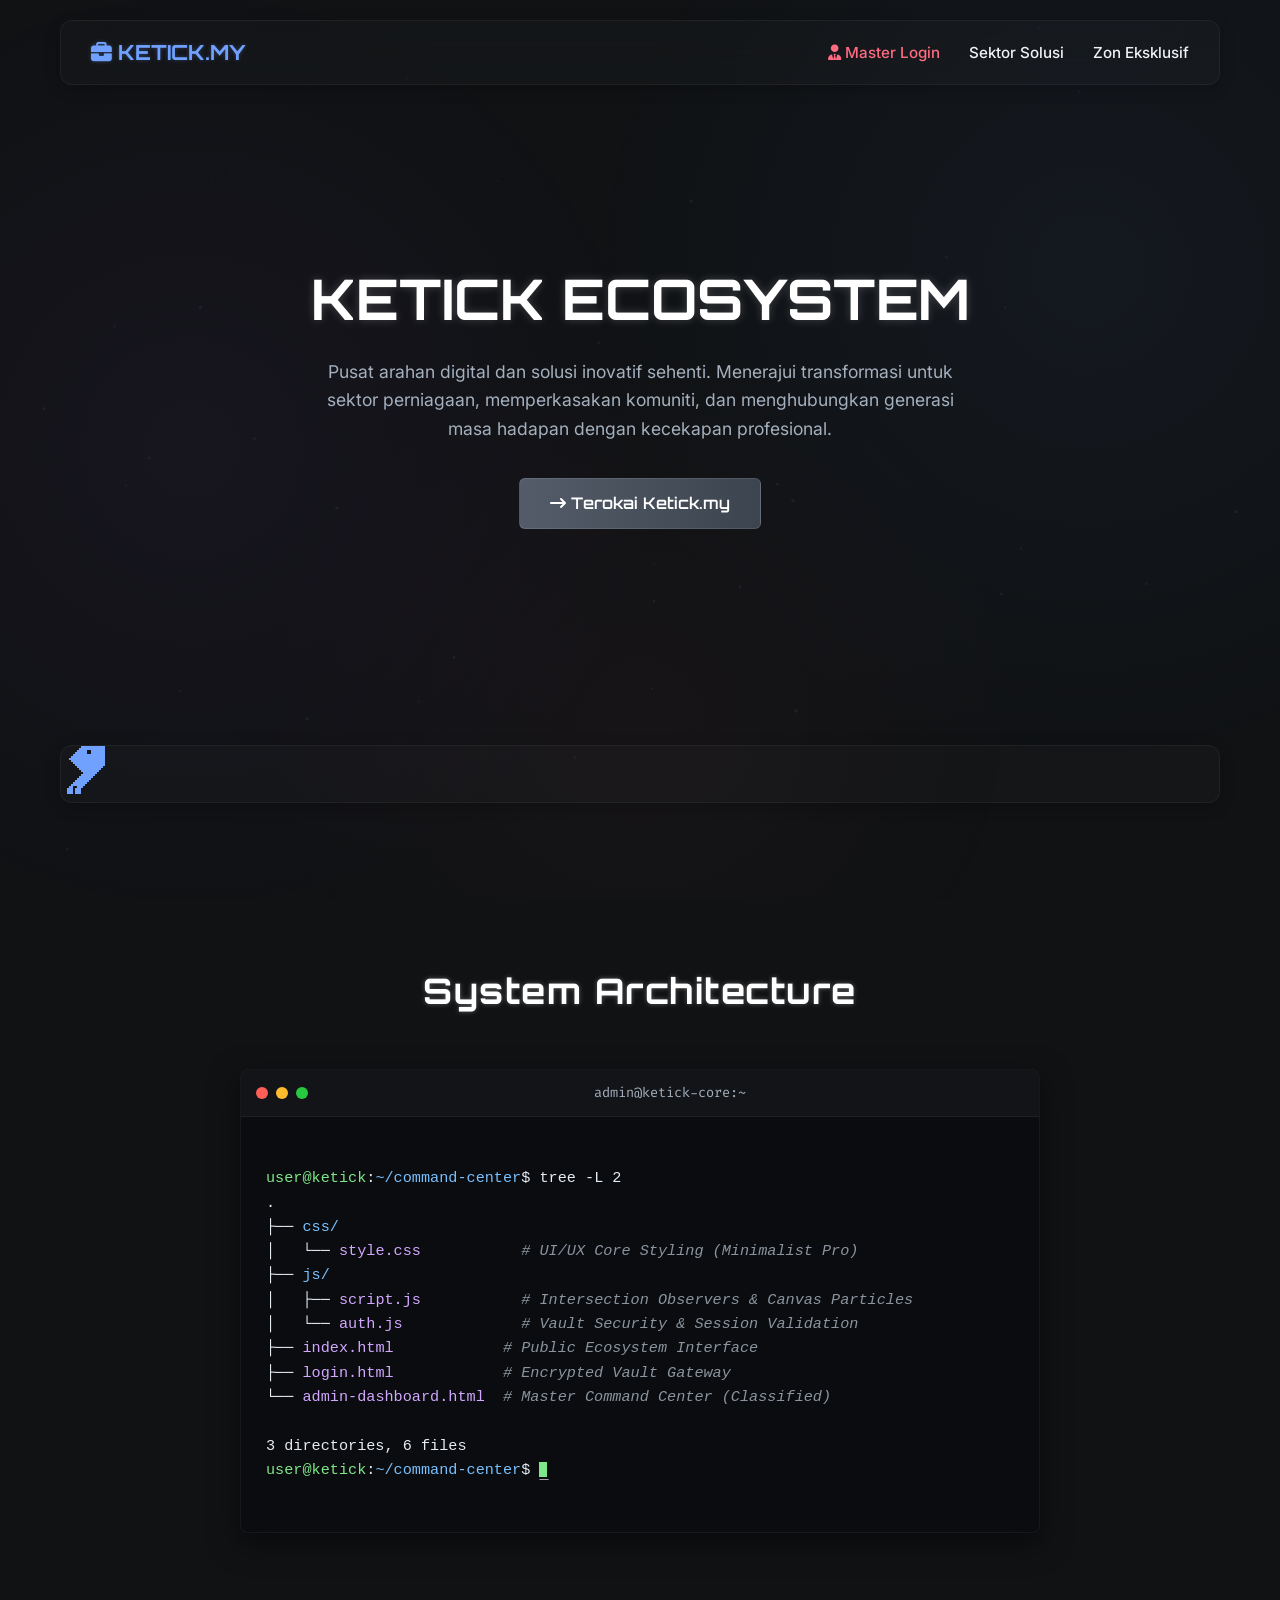
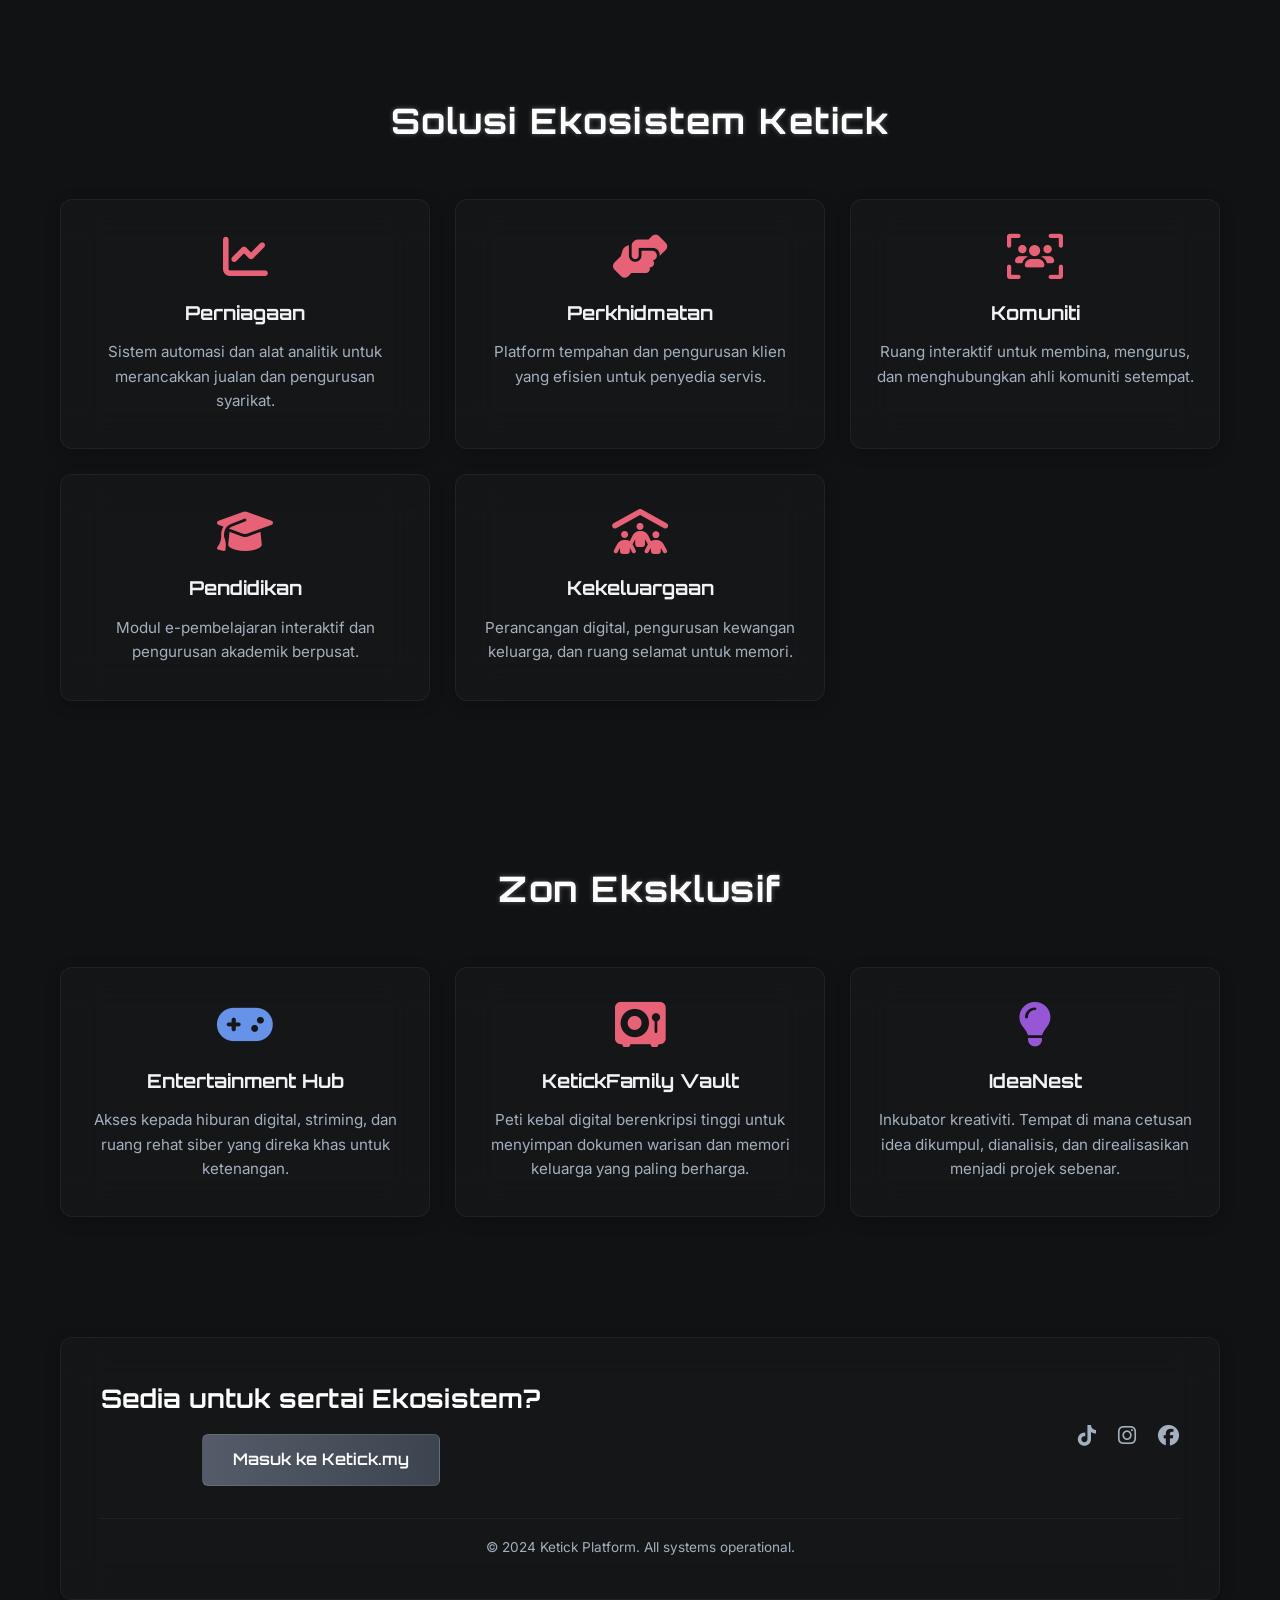
==== index.html @ 46fa91d4 "Update index.html" ====
<!DOCTYPE html>
<html lang="en">
<head>
    <meta charset="UTF-8">
    <meta name="viewport" content="width=device-width, initial-scale=1.0">
    <title>Ketick Ecosystem & Command Center</title>
    
    <link rel="preconnect" href="https://fonts.googleapis.com">
    <link rel="preconnect" href="https://fonts.gstatic.com" crossorigin>
    <link href="https://fonts.googleapis.com/css2?family=Fira+Code:wght@400;500&family=Inter:wght@300;400;500;600&family=Orbitron:wght@500;700;900&display=swap" rel="stylesheet">
    
    <link rel="stylesheet" href="https://cdnjs.cloudflare.com/ajax/libs/font-awesome/6.4.0/css/all.min.css">
    
    <link rel="stylesheet" href="css/style.css">
</head>
<body>
    <div class="bg-animated"></div>
    <canvas id="particle-canvas"></canvas>

    <div class="container">
        
        <header class="glass-panel slide-down">
            <div class="logo">
                <i class="fa-solid fa-briefcase"></i> KETICK.MY
            </div>
            <nav>
                <a href="login.html" style="color: var(--accent-magenta);">
                    <i class="fa-solid fa-user-tie"></i> Master Login
                </a>
                <a href="#solutions">Sektor Solusi</a>
                <a href="#exclusive-zones">Zon Eksklusif</a>
            </nav>
        </header>

        <section id="hero" class="fade-in">
            <div class="hero-content">
                <h1 class="glitch-text" data-text="KETICK ECOSYSTEM">KETICK ECOSYSTEM</h1>
                <p>Pusat arahan digital dan solusi inovatif sehenti. Menerajui transformasi untuk sektor perniagaan, memperkasakan komuniti, dan menghubungkan generasi masa hadapan dengan kecekapan profesional.</p>
                <a href="https://ketick.my" class="btn-glow magnetic-btn">
                    <i class="fa-solid fa-arrow-right-long"></i> Terokai Ketick.my
                </a>
            </div>
        </section>

        <section id="dino-zone" class="fade-in">
            <div class="dino-track glass-panel">
                <div class="dino-character">
                    <svg width="44" height="48" viewBox="0 0 44 48" fill="var(--accent-blue)" xmlns="http://www.w3.org/2000/svg">
                        <path fill-rule="evenodd" clip-rule="evenodd" d="M22 [base64] 4H26V8H30V4Z"/>
                    </svg>
                </div>
            </div>
        </section>

        <section id="system-architecture">
            <h2 class="section-title fade-in">System Architecture</h2>
            <div class="terminal-window glass-panel fade-in">
                <div class="terminal-header">
                    <span class="dot red"></span>
                    <span class="dot yellow"></span>
                    <span class="dot green"></span>
                    <span class="terminal-title">admin@ketick-core:~</span>
                </div>
                <div class="terminal-body">
                    <pre><code class="language-tree">
<span class="keyword">user@ketick</span>:<span class="dir">~/command-center</span>$ tree -L 2
.
├── <span class="dir">css/</span>
│   └── <span class="file">style.css</span>           <span class="comment"># UI/UX Core Styling (Minimalist Pro)</span>
├── <span class="dir">js/</span>
│   ├── <span class="file">script.js</span>           <span class="comment"># Intersection Observers & Canvas Particles</span>
│   └── <span class="file">auth.js</span>             <span class="comment"># Vault Security & Session Validation</span>
├── <span class="file">index.html</span>            <span class="comment"># Public Ecosystem Interface</span>
├── <span class="file">login.html</span>            <span class="comment"># Encrypted Vault Gateway</span>
└── <span class="file">admin-dashboard.html</span>  <span class="comment"># Master Command Center (Classified)</span>

3 directories, 6 files
<span class="keyword">user@ketick</span>:<span class="dir">~/command-center</span>$ <span class="cursor">_</span>
                    </code></pre>
                </div>
            </div>
        </section>

        <section id="solutions">
            <h2 class="section-title fade-in">Solusi Ekosistem Ketick</h2>
            <div class="grid-services">
                <div class="glass-panel service-card fade-in">
                    <i class="fa-solid fa-chart-line"></i>
                    <h3>Perniagaan</h3>
                    <p>Sistem automasi dan alat analitik untuk merancakkan jualan dan pengurusan syarikat.</p>
                </div>
                <div class="glass-panel service-card fade-in">
                    <i class="fa-solid fa-handshake-angle"></i>
                    <h3>Perkhidmatan</h3>
                    <p>Platform tempahan dan pengurusan klien yang efisien untuk penyedia servis.</p>
                </div>
                <div class="glass-panel service-card fade-in">
                    <i class="fa-solid fa-users-viewfinder"></i>
                    <h3>Komuniti</h3>
                    <p>Ruang interaktif untuk membina, mengurus, dan menghubungkan ahli komuniti setempat.</p>
                </div>
                <div class="glass-panel service-card fade-in">
                    <i class="fa-solid fa-graduation-cap"></i>
                    <h3>Pendidikan</h3>
                    <p>Modul e-pembelajaran interaktif dan pengurusan akademik berpusat.</p>
                </div>
                <div class="glass-panel service-card fade-in">
                    <i class="fa-solid fa-people-roof"></i>
                    <h3>Kekeluargaan</h3>
                    <p>Perancangan digital, pengurusan kewangan keluarga, dan ruang selamat untuk memori.</p>
                </div>
            </div>
        </section>

        <section id="exclusive-zones">
            <h2 class="section-title fade-in">Zon Eksklusif</h2>
            <div class="grid-services">
                <div class="glass-panel service-card fade-in">
                    <i class="fa-solid fa-gamepad" style="color: var(--accent-blue);"></i>
                    <h3>Entertainment Hub</h3>
                    <p>Akses kepada hiburan digital, striming, dan ruang rehat siber yang direka khas untuk ketenangan.</p>
                </div>
                <div class="glass-panel service-card fade-in">
                    <i class="fa-solid fa-vault" style="color: var(--accent-magenta);"></i>
                    <h3>KetickFamily Vault</h3>
                    <p>Peti kebal digital berenkripsi tinggi untuk menyimpan dokumen warisan dan memori keluarga yang paling berharga.</p>
                </div>
                <div class="glass-panel service-card fade-in">
                    <i class="fa-solid fa-lightbulb" style="color: var(--accent-purple);"></i>
                    <h3>IdeaNest</h3>
                    <p>Inkubator kreativiti. Tempat di mana cetusan idea dikumpul, dianalisis, dan direalisasikan menjadi projek sebenar.</p>
                </div>
            </div>
        </section>

        <footer class="glass-panel fade-in">
            <div class="footer-content">
                <div class="footer-cta">
                    <h3>Sedia untuk sertai Ekosistem?</h3>
                    <a href="https://ketick.my" class="btn-glow magnetic-btn">Masuk ke Ketick.my</a>
                </div>
                <div class="footer-social">
                    <a href="#"><i class="fa-brands fa-tiktok"></i></a>
                    <a href="#"><i class="fa-brands fa-instagram"></i></a>
                    <a href="#"><i class="fa-brands fa-facebook"></i></a>
                </div>
            </div>
            <div class="footer-bottom">
                <p>&copy; 2024 Ketick Platform. All systems operational.</p>
            </div>
        </footer>

    </div>

    <script src="js/script.js"></script>
    <script src="js/auth.js"></script>
</body>
</html>
---- css/style.css ----
/* --- CSS VARIABLES (Minimalist Professional) --- */
:root {
    --bg-color-1: #101214;
    --bg-color-2: #1a1d21;
    --accent-blue: #70a1ff;
    --accent-purple: #a55eea;
    --accent-magenta: #ff6b81;
    --glass-bg: rgba(255, 255, 255, 0.02);
    --glass-border: rgba(255, 255, 255, 0.05);
    --text-main: #f1f2f6;
    --text-muted: #a4b0be;
    --font-heading: 'Orbitron', sans-serif;
    --font-body: 'Inter', sans-serif;
}

/* --- GLOBAL RESET --- */
* { 
    margin: 0; 
    padding: 0; 
    box-sizing: border-box; 
}

body {
    background-color: var(--bg-color-1); 
    color: var(--text-main);
    font-family: var(--font-body); 
    overflow-x: hidden; 
    line-height: 1.6;
}

/* --- BACKGROUND ANIMATION --- */
.bg-animated {
    position: fixed; 
    top: 0; 
    left: 0; 
    width: 100vw; 
    height: 100vh; 
    z-index: -2;
    background: radial-gradient(circle at 15% 50%, rgba(165, 94, 234, 0.05), transparent 40%),
                radial-gradient(circle at 85% 30%, rgba(112, 161, 255, 0.05), transparent 40%),
                radial-gradient(circle at 50% 80%, rgba(255, 107, 129, 0.03), transparent 40%);
    animation: pulseGlow 20s infinite alternate;
}

#particle-canvas { 
    position: fixed; 
    top: 0; 
    left: 0; 
    width: 100vw; 
    height: 100vh; 
    z-index: -1; 
    opacity: 0.3; 
}

@keyframes pulseGlow { 
    0% { transform: scale(1); opacity: 0.6; } 
    100% { transform: scale(1.05); opacity: 0.8; } 
}

/* --- LAYOUT & GLASSMORPHISM --- */
.container { 
    max-width: 1200px; 
    margin: 0 auto; 
    padding: 20px; 
}

.glass-panel {
    background: var(--glass-bg); 
    backdrop-filter: blur(20px); 
    -webkit-backdrop-filter: blur(20px);
    border: 1px solid var(--glass-border); 
    border-radius: 12px; 
    box-shadow: 0 4px 16px 0 rgba(0, 0, 0, 0.2);
}

.section-title { 
    font-family: var(--font-heading); 
    text-align: center; 
    margin-bottom: 50px; 
    font-size: 2.2rem; 
    color: #fff; 
    text-shadow: 0 0 5px rgba(255, 255, 255, 0.3); 
    letter-spacing: 1.5px; 
}

section { padding: 80px 0; }

/* --- HEADER --- */
header { 
    display: flex; 
    justify-content: space-between; 
    align-items: center; 
    padding: 15px 30px; 
    margin-bottom: 40px; 
}

.logo { 
    font-family: var(--font-heading); 
    font-size: 1.3rem; 
    font-weight: 700; 
    color: var(--accent-blue); 
    text-shadow: 0 0 4px rgba(112, 161, 255, 0.3); 
}

nav a { 
    color: var(--text-main); 
    text-decoration: none; 
    margin-left: 25px; 
    font-size: 0.95rem; 
    font-weight: 500; 
    transition: color 0.3s; 
}

nav a:hover { color: var(--accent-magenta); }

/* --- HERO --- */
#hero { 
    text-align: center; 
    min-height: 60vh; 
    display: flex; 
    align-items: center; 
    justify-content: center; 
}

.hero-content h1 { 
    font-family: var(--font-heading); 
    font-size: 3.5rem; 
    color: #fff; 
    margin-bottom: 15px; 
    text-shadow: 0 0 10px rgba(255, 255, 255, 0.2); 
}

.hero-content p { 
    font-size: 1.1rem; 
    color: var(--text-muted); 
    max-width: 650px; 
    margin: 0 auto 35px; 
}

.btn-glow {
    display: inline-block; 
    padding: 12px 30px; 
    font-family: var(--font-heading); 
    font-size: 1rem; 
    font-weight: 600;
    color: #fff; 
    text-decoration: none; 
    background: linear-gradient(90deg, #535c68, #3c444f);
    border-radius: 6px; 
    border: 1px solid rgba(255, 255, 255, 0.1); 
    cursor: pointer; 
    position: relative;
    z-index: 1; 
    overflow: hidden; 
    transition: transform 0.2s ease, box-shadow 0.3s, border-color 0.3s;
}

.btn-glow:hover { 
    box-shadow: 0 0 15px rgba(112, 161, 255, 0.2); 
    border-color: rgba(112, 161, 255, 0.4); 
    color: #fff; 
}

/* --- TERMINAL WINDOW (Coding Vibe) --- */
.terminal-window {
    max-width: 800px; 
    margin: 0 auto; 
    background: rgba(10, 12, 16, 0.85); 
    border-radius: 8px;
    overflow: hidden; 
    border: 1px solid var(--glass-border); 
    box-shadow: 0 10px 30px rgba(0, 0, 0, 0.5);
}

.terminal-header { 
    background: rgba(255, 255, 255, 0.03); 
    padding: 12px 15px; 
    display: flex; 
    align-items: center; 
    border-bottom: 1px solid var(--glass-border); 
}

.terminal-header .dot { 
    width: 12px; 
    height: 12px; 
    border-radius: 50%; 
    margin-right: 8px; 
}

.dot.red { background: #ff5f56; } 
.dot.yellow { background: #ffbd2e; } 
.dot.green { background: #27c93f; }

.terminal-title { 
    margin-left: auto; 
    margin-right: auto; 
    font-family: 'Fira Code', monospace; 
    font-size: 0.85rem; 
    color: var(--text-muted); 
}

.terminal-body { 
    padding: 25px; 
    font-family: 'Fira Code', monospace; 
    font-size: 0.95rem; 
    color: #e6edf3; 
    overflow-x: auto; 
}

.terminal-body pre { margin: 0; line-height: 1.6; }
.terminal-body .keyword { color: #7ee787; } 
.terminal-body .dir { color: #79c0ff; }
.terminal-body .file { color: #d2a8ff; } 
.terminal-body .comment { color: #8b949e; font-style: italic; }
.terminal-body .cursor { 
    display: inline-block; 
    width: 8px; 
    height: 15px; 
    background-color: #7ee787; 
    vertical-align: middle; 
    animation: blink 1s step-end infinite; 
}

@keyframes blink { 
    0%, 100% { opacity: 1; } 
    50% { opacity: 0; } 
}

/* --- WIDGETS --- */
.grid-analytics { 
    display: grid; 
    grid-template-columns: repeat(auto-fit, minmax(300px, 1fr)); 
    gap: 25px; 
}

.widget { 
    padding: 25px; 
    text-align: center; 
    display: flex; 
    flex-direction: column; 
    align-items: center; 
    transition: transform 0.3s, border-color 0.3s; 
}

.widget:hover { 
    transform: translateY(-3px); 
    border-color: rgba(112, 161, 255, 0.2); 
}

.widget h3 { 
    font-family: var(--font-heading); 
    margin-bottom: 15px; 
    font-size: 1.1rem; 
    color: var(--text-muted); 
}

.widget-content { 
    font-size: 2.8rem; 
    font-weight: bold; 
    color: var(--accent-blue); 
    text-shadow: 0 0 8px rgba(112, 161, 255, 0.3); 
    display: flex; 
    align-items: center; 
    gap: 12px; 
}

.widget-icon { font-size: 2.2rem; color: var(--accent-purple); }

/* Circular Progress */
.circular-progress { position: relative; width: 140px; height: 140px; }
.circular-progress svg { width: 140px; height: 140px; transform: rotate(-90deg); }
.circular-progress circle { fill: none; stroke-width: 6; stroke-linecap: round; }
.circular-progress .bg { stroke: rgba(255,255,255,0.05); }
.circular-progress .progress { 
    stroke: var(--accent-magenta); 
    stroke-dasharray: 251; 
    stroke-dashoffset: 251; 
    transition: stroke-dashoffset 2s ease-out; 
}
.circular-progress.animate .progress { stroke-dashoffset: 32; }
.circular-progress .percentage { 
    position: absolute; 
    top: 50%; 
    left: 50%; 
    transform: translate(-50%, -50%); 
    font-size: 1.7rem; 
    font-family: var(--font-heading); 
    color: #fff; 
}

/* Chart Simulation */
.chart-container { 
    display: flex; 
    align-items: flex-end; 
    gap: 7px; 
    height: 90px; 
    width: 100%; 
    justify-content: center; 
}
.chart-container .bar { 
    width: 18px; 
    background: linear-gradient(to top, #4a69bd, var(--accent-blue)); 
    border-radius: 3px 3px 0 0; 
    height: 0; 
    transition: height 1.5s ease-out; 
}
.chart-container.animate .bar { 
    height: var(--height); 
    animation: equalizer 2s infinite alternate ease-in-out; 
}

@keyframes equalizer { 
    0% { transform: scaleY(0.9); } 
    100% { transform: scaleY(1.05); } 
}

/* --- SERVICES --- */
.grid-services { 
    display: grid; 
    grid-template-columns: repeat(auto-fit, minmax(280px, 1fr)); 
    gap: 25px; 
}

.service-card { 
    padding: 35px 25px; 
    text-align: center; 
    transition: all 0.3s ease; 
    cursor: pointer; 
}

.service-card i { 
    font-size: 2.8rem; 
    color: var(--accent-magenta); 
    margin-bottom: 18px; 
    opacity: 0.9; 
}

.service-card h3 { 
    font-family: var(--font-heading); 
    margin-bottom: 12px; 
    font-size: 1.2rem; 
}

.service-card p { 
    color: var(--text-muted); 
    font-size: 0.95rem; 
}

.service-card:hover { 
    transform: translateY(-5px); 
    background: rgba(255, 255, 255, 0.03); 
    border-color: rgba(255, 255, 255, 0.1); 
}

/* --- FOOTER --- */
footer { 
    margin-top: 40px; 
    padding: 40px; 
    text-align: center; 
}

.footer-content { 
    display: flex; 
    justify-content: space-between; 
    align-items: center; 
    flex-wrap: wrap; 
    gap: 25px; 
    margin-bottom: 25px; 
}

.footer-cta h3 { 
    font-family: var(--font-heading); 
    margin-bottom: 15px; 
    font-size: 1.6rem; 
    color: #fff; 
}

.footer-social a { 
    color: var(--text-muted); 
    font-size: 1.3rem; 
    margin-left: 18px; 
    transition: color 0.3s; 
}

.footer-social a:hover { color: var(--accent-blue); }

.footer-bottom { 
    border-top: 1px solid rgba(255,255,255,0.05); 
    padding-top: 18px; 
    color: var(--text-muted); 
    font-size: 0.85rem; 
}

/* --- FULL-WIDTH DINO WALKER (EMOJI EDITION) --- */
#dino-walker-track {
    width: 100vw; 
    height: 100px; 
    position: fixed; 
    bottom: 0; 
    left: 0;
    pointer-events: none; 
    z-index: 100; /* Tampal paling atas skrin */
}

/* Kontena yang mengawal pergerakan Kiri ke Kanan */
.dino-mover {
    position: absolute; 
    bottom: 5px; 
    left: 0;
    animation: dinoVoyage 30s linear infinite; /* Masa untuk satu perjalanan penuh */
}

/* Emoji Dino (Yang mengawal animasi melompat/bounce) */
.dino-emoji {
    font-size: 4.5rem; /* Saiz Dino */
    animation: dinoBounce 0.3s ease-in-out infinite alternate; /* Animasi melompat */
    filter: drop-shadow(0 5px 15px rgba(0, 240, 255, 0.5)); /* Glowing effect */
}

/* Animasi Melompat (Bounce) Semasa Berjalan */
@keyframes dinoBounce {
    0% { transform: translateY(0); }
    100% { transform: translateY(-15px); }
}

/* Animasi Perjalanan Panjang & Mengintai (Voyage) */
@keyframes dinoVoyage {
    0% { transform: translateX(-150px) scaleX(-1); }
    30% { transform: translateX(calc(100vw + 50px)) scaleX(-1); }
    33% { transform: translateX(calc(100vw - 80px)) scaleX(-1); }
    38% { transform: translateX(calc(100vw - 80px)) scaleX(1); }
    68% { transform: translateX(-150px) scaleX(1); }
    71% { transform: translateX(-20px) scaleX(1); }
    76% { transform: translateX(-20px) scaleX(-1); }
    85% { transform: translateX(-150px) scaleX(-1); }
    100% { transform: translateX(-150px) scaleX(-1); }
}

/* --- ANIMATIONS & UTILS --- */
.fade-in, .slide-down { 
    opacity: 0; 
    visibility: hidden; 
    transition: opacity 0.6s ease-out, transform 0.6s ease-out; 
    will-change: opacity, visibility; 
}
.fade-in { transform: translateY(20px); } 
.slide-down { transform: translateY(-20px); }
.fade-in.is-visible, .slide-down.is-visible { 
    opacity: 1; 
    visibility: visible; 
    transform: translateY(0); 
}

/* --- RESPONSIVE --- */
@media (max-width: 768px) {
    .hero-content h1 { font-size: 2.2rem; }
    header { flex-direction: column; gap: 15px; padding: 15px; }
    nav a { margin: 0 8px; font-size: 0.9rem; }
    .section-title { font-size: 1.8rem; }
    footer { padding: 30px 20px; }
    .footer-content { flex-direction: column; text-align: center; }
    .terminal-body { font-size: 0.75rem; padding: 15px; }
    
    /* Kecilkan sedikit Dino Emoji untuk Mobile */
    .dino-emoji { font-size: 3rem; }
}
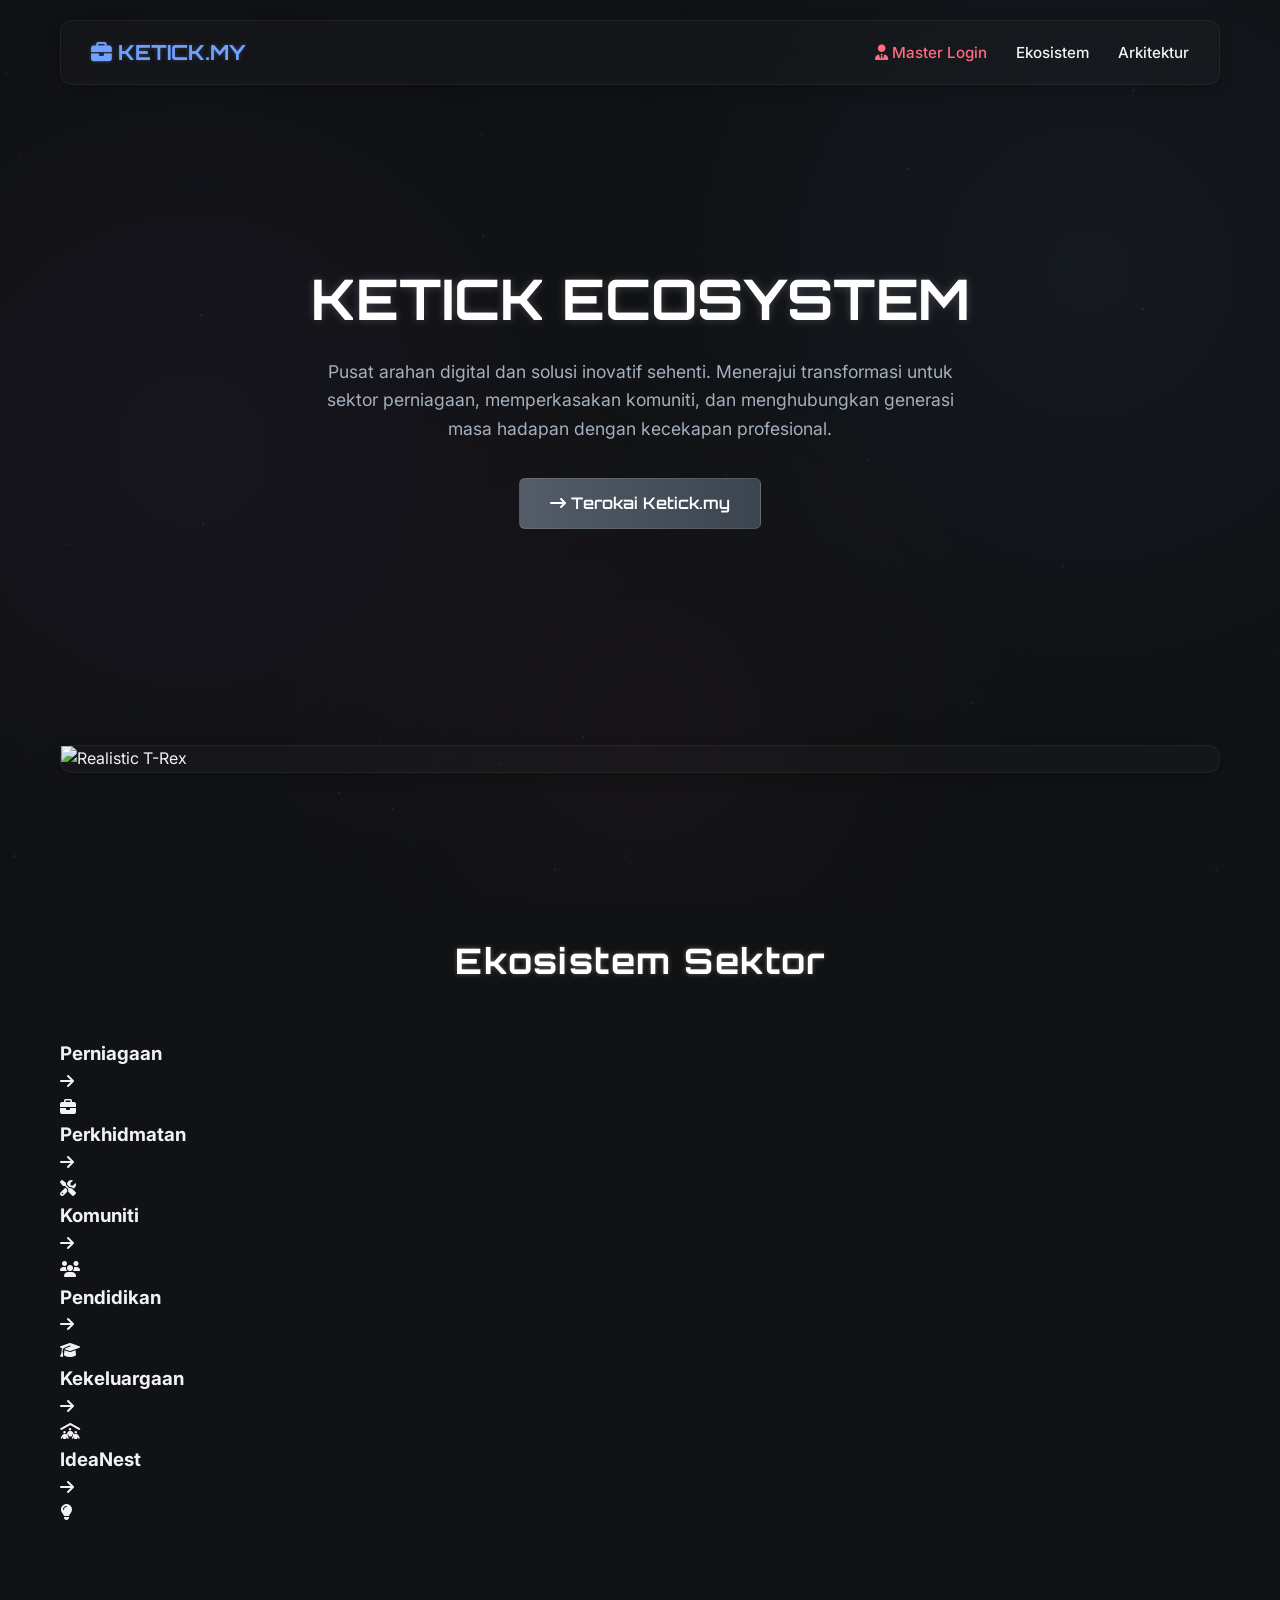
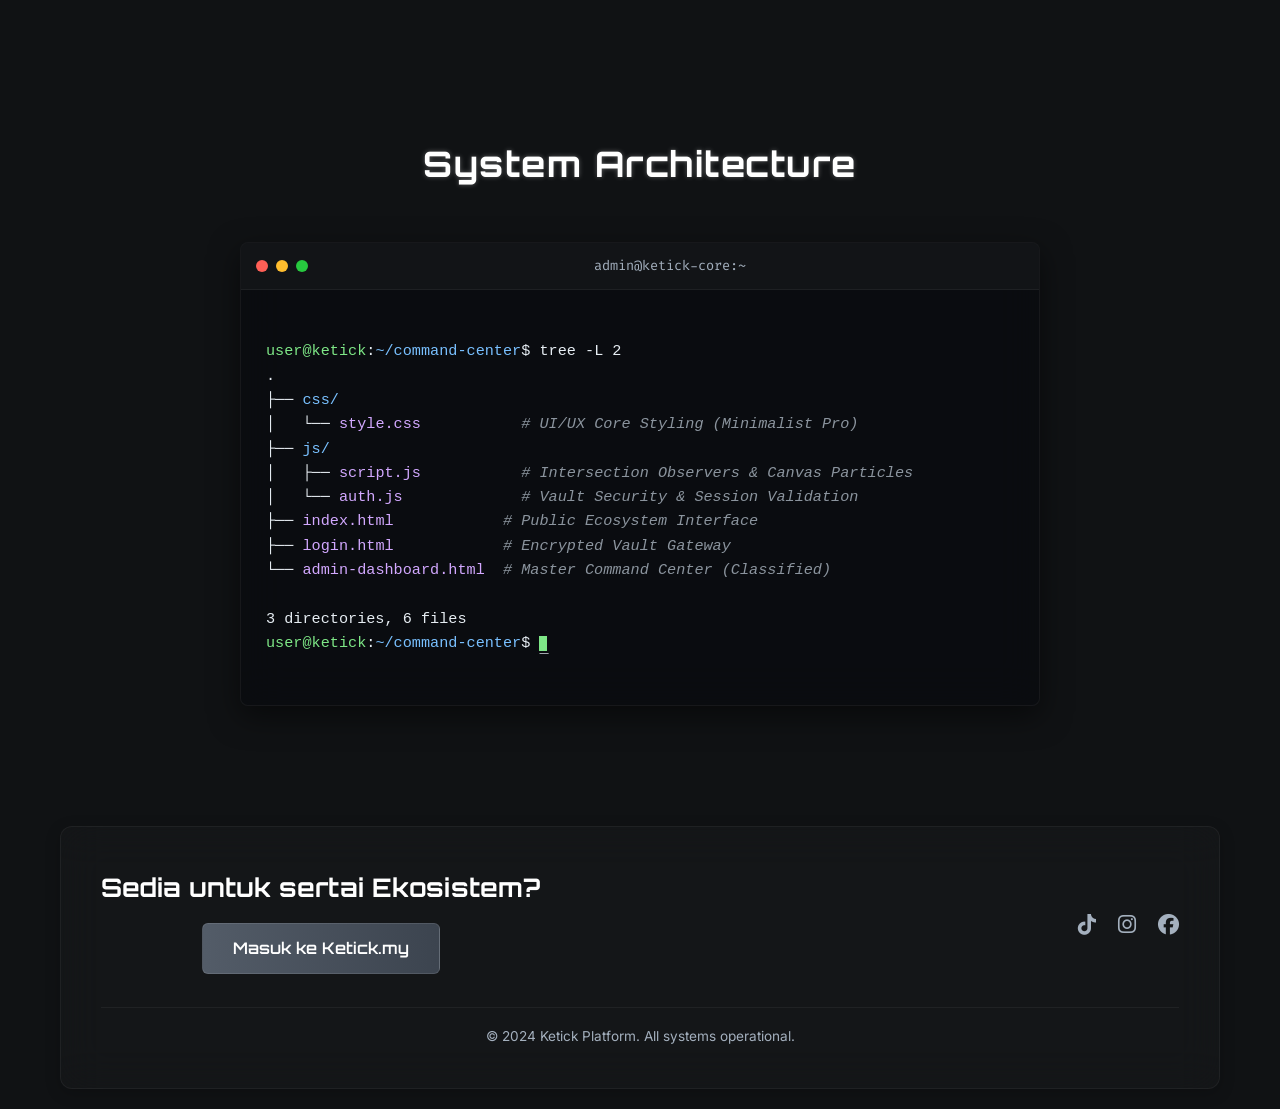
==== commit 208496fb: "Update index.html" ====
--- a/index.html
+++ b/index.html
@@ -7,7 +7,7 @@
     
     <link rel="preconnect" href="https://fonts.googleapis.com">
     <link rel="preconnect" href="https://fonts.gstatic.com" crossorigin>
-    <link href="https://fonts.googleapis.com/css2?family=Fira+Code:wght@400;500&family=Inter:wght@300;400;500;600&family=Orbitron:wght@500;700;900&display=swap" rel="stylesheet">
+    <link href="https://fonts.googleapis.com/css2?family=Fira+Code:wght@400;500&family=Inter:wght@300;400;600;700&family=Orbitron:wght@500;700;900&display=swap" rel="stylesheet">
     
     <link rel="stylesheet" href="https://cdnjs.cloudflare.com/ajax/libs/font-awesome/6.4.0/css/all.min.css">
     
@@ -27,8 +27,8 @@
                 <a href="login.html" style="color: var(--accent-magenta);">
                     <i class="fa-solid fa-user-tie"></i> Master Login
                 </a>
-                <a href="#solutions">Sektor Solusi</a>
-                <a href="#exclusive-zones">Zon Eksklusif</a>
+                <a href="#services-grid">Ekosistem</a>
+                <a href="#system-architecture">Arkitektur</a>
             </nav>
         </header>
 
@@ -42,17 +42,69 @@
             </div>
         </section>
 
-        <section id="dino-zone" class="fade-in">
-            <div class="dino-track glass-panel">
-                <div class="dino-character">
-                    <svg width="44" height="48" viewBox="0 0 44 48" fill="var(--accent-blue)" xmlns="http://www.w3.org/2000/svg">
-                        <path fill-rule="evenodd" clip-rule="evenodd" d="M22 [base64] 4H26V8H30V4Z"/>
-                    </svg>
-                </div>
+        <section id="dino-sanctuary-zone" class="fade-in">
+            <div class="sanctuary-box glass-panel">
+                <div class="sanctuary-bg"></div>
+                <img src="https://upload.wikimedia.org/wikipedia/commons/thumb/1/1b/Tyrannosaurus_rex_transparent.png/1200px-Tyrannosaurus_rex_transparent.png" alt="Realistic T-Rex" class="realistic-dino">
             </div>
         </section>
 
-        <section id="system-architecture">
+        <section id="services-grid" class="fade-in">
+            <h2 class="section-title">Ekosistem Sektor</h2>
+            <div class="grid-6-cards">
+                
+                <div class="vibrant-card card-teal">
+                    <h3>Perniagaan</h3>
+                    <div class="card-bottom">
+                        <i class="fa-solid fa-arrow-right arrow-icon"></i>
+                        <div class="icon-box"><i class="fa-solid fa-briefcase"></i></div>
+                    </div>
+                </div>
+
+                <div class="vibrant-card card-blue">
+                    <h3>Perkhidmatan</h3>
+                    <div class="card-bottom">
+                        <i class="fa-solid fa-arrow-right arrow-icon"></i>
+                        <div class="icon-box"><i class="fa-solid fa-screwdriver-wrench"></i></div>
+                    </div>
+                </div>
+
+                <div class="vibrant-card card-orange">
+                    <h3>Komuniti</h3>
+                    <div class="card-bottom">
+                        <i class="fa-solid fa-arrow-right arrow-icon"></i>
+                        <div class="icon-box"><i class="fa-solid fa-users"></i></div>
+                    </div>
+                </div>
+
+                <div class="vibrant-card card-purple">
+                    <h3>Pendidikan</h3>
+                    <div class="card-bottom">
+                        <i class="fa-solid fa-arrow-right arrow-icon"></i>
+                        <div class="icon-box"><i class="fa-solid fa-graduation-cap"></i></div>
+                    </div>
+                </div>
+
+                <div class="vibrant-card card-green">
+                    <h3>Kekeluargaan</h3>
+                    <div class="card-bottom">
+                        <i class="fa-solid fa-arrow-right arrow-icon"></i>
+                        <div class="icon-box"><i class="fa-solid fa-people-roof"></i></div>
+                    </div>
+                </div>
+
+                <div class="vibrant-card card-darkblue">
+                    <h3>IdeaNest</h3>
+                    <div class="card-bottom">
+                        <i class="fa-solid fa-arrow-right arrow-icon"></i>
+                        <div class="icon-box"><i class="fa-solid fa-lightbulb"></i></div>
+                    </div>
+                </div>
+
+            </div>
+        </section>
+
+        <section id="system-architecture" style="margin-top: 50px;">
             <h2 class="section-title fade-in">System Architecture</h2>
             <div class="terminal-window glass-panel fade-in">
                 <div class="terminal-header">
@@ -81,58 +133,6 @@
             </div>
         </section>
 
-        <section id="solutions">
-            <h2 class="section-title fade-in">Solusi Ekosistem Ketick</h2>
-            <div class="grid-services">
-                <div class="glass-panel service-card fade-in">
-                    <i class="fa-solid fa-chart-line"></i>
-                    <h3>Perniagaan</h3>
-                    <p>Sistem automasi dan alat analitik untuk merancakkan jualan dan pengurusan syarikat.</p>
-                </div>
-                <div class="glass-panel service-card fade-in">
-                    <i class="fa-solid fa-handshake-angle"></i>
-                    <h3>Perkhidmatan</h3>
-                    <p>Platform tempahan dan pengurusan klien yang efisien untuk penyedia servis.</p>
-                </div>
-                <div class="glass-panel service-card fade-in">
-                    <i class="fa-solid fa-users-viewfinder"></i>
-                    <h3>Komuniti</h3>
-                    <p>Ruang interaktif untuk membina, mengurus, dan menghubungkan ahli komuniti setempat.</p>
-                </div>
-                <div class="glass-panel service-card fade-in">
-                    <i class="fa-solid fa-graduation-cap"></i>
-                    <h3>Pendidikan</h3>
-                    <p>Modul e-pembelajaran interaktif dan pengurusan akademik berpusat.</p>
-                </div>
-                <div class="glass-panel service-card fade-in">
-                    <i class="fa-solid fa-people-roof"></i>
-                    <h3>Kekeluargaan</h3>
-                    <p>Perancangan digital, pengurusan kewangan keluarga, dan ruang selamat untuk memori.</p>
-                </div>
-            </div>
-        </section>
-
-        <section id="exclusive-zones">
-            <h2 class="section-title fade-in">Zon Eksklusif</h2>
-            <div class="grid-services">
-                <div class="glass-panel service-card fade-in">
-                    <i class="fa-solid fa-gamepad" style="color: var(--accent-blue);"></i>
-                    <h3>Entertainment Hub</h3>
-                    <p>Akses kepada hiburan digital, striming, dan ruang rehat siber yang direka khas untuk ketenangan.</p>
-                </div>
-                <div class="glass-panel service-card fade-in">
-                    <i class="fa-solid fa-vault" style="color: var(--accent-magenta);"></i>
-                    <h3>KetickFamily Vault</h3>
-                    <p>Peti kebal digital berenkripsi tinggi untuk menyimpan dokumen warisan dan memori keluarga yang paling berharga.</p>
-                </div>
-                <div class="glass-panel service-card fade-in">
-                    <i class="fa-solid fa-lightbulb" style="color: var(--accent-purple);"></i>
-                    <h3>IdeaNest</h3>
-                    <p>Inkubator kreativiti. Tempat di mana cetusan idea dikumpul, dianalisis, dan direalisasikan menjadi projek sebenar.</p>
-                </div>
-            </div>
-        </section>
-
         <footer class="glass-panel fade-in">
             <div class="footer-content">
                 <div class="footer-cta">
--- a/css/style.css
+++ b/css/style.css
@@ -14,256 +14,128 @@
 }
 
 /* --- GLOBAL RESET --- */
-* { 
-    margin: 0; 
-    padding: 0; 
-    box-sizing: border-box; 
-}
+* { margin: 0; padding: 0; box-sizing: border-box; }
 
 body {
-    background-color: var(--bg-color-1); 
-    color: var(--text-main);
-    font-family: var(--font-body); 
-    overflow-x: hidden; 
-    line-height: 1.6;
+    background-color: var(--bg-color-1); color: var(--text-main);
+    font-family: var(--font-body); overflow-x: hidden; line-height: 1.6;
 }
 
 /* --- BACKGROUND ANIMATION --- */
 .bg-animated {
-    position: fixed; 
-    top: 0; 
-    left: 0; 
-    width: 100vw; 
-    height: 100vh; 
-    z-index: -2;
+    position: fixed; top: 0; left: 0; width: 100vw; height: 100vh; z-index: -2;
     background: radial-gradient(circle at 15% 50%, rgba(165, 94, 234, 0.05), transparent 40%),
                 radial-gradient(circle at 85% 30%, rgba(112, 161, 255, 0.05), transparent 40%),
                 radial-gradient(circle at 50% 80%, rgba(255, 107, 129, 0.03), transparent 40%);
     animation: pulseGlow 20s infinite alternate;
 }
 
-#particle-canvas { 
-    position: fixed; 
-    top: 0; 
-    left: 0; 
-    width: 100vw; 
-    height: 100vh; 
-    z-index: -1; 
-    opacity: 0.3; 
+#particle-canvas { position: fixed; top: 0; left: 0; width: 100vw; height: 100vh; z-index: -1; opacity: 0.3; }
+
+@keyframes pulseGlow { 0% { transform: scale(1); opacity: 0.6; } 100% { transform: scale(1.05); opacity: 0.8; } }
+
+/* --- LAYOUT & GLASSMORPHISM --- */
+.container { max-width: 1200px; margin: 0 auto; padding: 20px; }
+
+.glass-panel {
+    background: var(--glass-bg); backdrop-filter: blur(20px); -webkit-backdrop-filter: blur(20px);
+    border: 1px solid var(--glass-border); border-radius: 12px; box-shadow: 0 4px 16px 0 rgba(0, 0, 0, 0.2);
 }
 
-@keyframes pulseGlow { 
-    0% { transform: scale(1); opacity: 0.6; } 
-    100% { transform: scale(1.05); opacity: 0.8; } 
-}
-
-/* --- LAYOUT & GLASSMORPHISM --- */
-.container { 
-    max-width: 1200px; 
-    margin: 0 auto; 
-    padding: 20px; 
-}
-
-.glass-panel {
-    background: var(--glass-bg); 
-    backdrop-filter: blur(20px); 
-    -webkit-backdrop-filter: blur(20px);
-    border: 1px solid var(--glass-border); 
-    border-radius: 12px; 
-    box-shadow: 0 4px 16px 0 rgba(0, 0, 0, 0.2);
-}
-
-.section-title { 
-    font-family: var(--font-heading); 
-    text-align: center; 
-    margin-bottom: 50px; 
-    font-size: 2.2rem; 
-    color: #fff; 
-    text-shadow: 0 0 5px rgba(255, 255, 255, 0.3); 
-    letter-spacing: 1.5px; 
-}
-
+.section-title { font-family: var(--font-heading); text-align: center; margin-bottom: 50px; font-size: 2.2rem; color: #fff; text-shadow: 0 0 5px rgba(255, 255, 255, 0.3); letter-spacing: 1.5px; }
 section { padding: 80px 0; }
 
 /* --- HEADER --- */
-header { 
-    display: flex; 
-    justify-content: space-between; 
-    align-items: center; 
-    padding: 15px 30px; 
-    margin-bottom: 40px; 
-}
-
-.logo { 
-    font-family: var(--font-heading); 
-    font-size: 1.3rem; 
-    font-weight: 700; 
-    color: var(--accent-blue); 
-    text-shadow: 0 0 4px rgba(112, 161, 255, 0.3); 
-}
-
-nav a { 
-    color: var(--text-main); 
-    text-decoration: none; 
-    margin-left: 25px; 
-    font-size: 0.95rem; 
-    font-weight: 500; 
-    transition: color 0.3s; 
-}
-
+header { display: flex; justify-content: space-between; align-items: center; padding: 15px 30px; margin-bottom: 40px; }
+.logo { font-family: var(--font-heading); font-size: 1.3rem; font-weight: 700; color: var(--accent-blue); text-shadow: 0 0 4px rgba(112, 161, 255, 0.3); }
+nav a { color: var(--text-main); text-decoration: none; margin-left: 25px; font-size: 0.95rem; font-weight: 500; transition: color 0.3s; }
 nav a:hover { color: var(--accent-magenta); }
 
 /* --- HERO --- */
-#hero { 
-    text-align: center; 
-    min-height: 60vh; 
-    display: flex; 
-    align-items: center; 
-    justify-content: center; 
+#hero { text-align: center; min-height: 60vh; display: flex; align-items: center; justify-content: center; }
+.hero-content h1 { font-family: var(--font-heading); font-size: 3.5rem; color: #fff; margin-bottom: 15px; text-shadow: 0 0 10px rgba(255, 255, 255, 0.2); }
+.hero-content p { font-size: 1.1rem; color: var(--text-muted); max-width: 650px; margin: 0 auto 35px; }
+
+.btn-glow {
+    display: inline-block; padding: 12px 30px; font-family: var(--font-heading); font-size: 1rem; font-weight: 600;
+    color: #fff; text-decoration: none; background: linear-gradient(90deg, #535c68, #3c444f);
+    border-radius: 6px; border: 1px solid rgba(255, 255, 255, 0.1); cursor: pointer; position: relative;
+    z-index: 1; overflow: hidden; transition: transform 0.2s ease, box-shadow 0.3s, border-color 0.3s;
+}
+.btn-glow:hover { box-shadow: 0 0 15px rgba(112, 161, 255, 0.2); border-color: rgba(112, 161, 255, 0.4); color: #fff; }
+
+/* --- MINI DINO RUNNER ZONE --- */
+#dino-zone {
+    display: flex;
+    justify-content: center;
+    padding: 20px 20px 60px 20px;
 }
 
-.hero-content h1 { 
-    font-family: var(--font-heading); 
-    font-size: 3.5rem; 
-    color: #fff; 
-    margin-bottom: 15px; 
-    text-shadow: 0 0 10px rgba(255, 255, 255, 0.2); 
+.dino-track {
+    width: 100%;
+    max-width: 800px;
+    height: 70px;
+    position: relative;
+    overflow: hidden;
+    border-bottom: 2px solid rgba(112, 161, 255, 0.4);
+    border-radius: 8px;
+    background: rgba(0, 0, 0, 0.2);
 }
 
-.hero-content p { 
-    font-size: 1.1rem; 
-    color: var(--text-muted); 
-    max-width: 650px; 
-    margin: 0 auto 35px; 
+.dino-character {
+    position: absolute;
+    bottom: 0px; 
+    left: -60px; 
+    animation: walkBackAndForth 16s linear infinite; 
 }
 
-.btn-glow {
-    display: inline-block; 
-    padding: 12px 30px; 
-    font-family: var(--font-heading); 
-    font-size: 1rem; 
-    font-weight: 600;
-    color: #fff; 
-    text-decoration: none; 
-    background: linear-gradient(90deg, #535c68, #3c444f);
-    border-radius: 6px; 
-    border: 1px solid rgba(255, 255, 255, 0.1); 
-    cursor: pointer; 
-    position: relative;
-    z-index: 1; 
-    overflow: hidden; 
-    transition: transform 0.2s ease, box-shadow 0.3s, border-color 0.3s;
+.dino-character svg {
+    width: 35px; 
+    height: auto;
+    filter: drop-shadow(0 0 8px var(--accent-blue)); 
+    animation: dinoHop 0.15s steps(2) infinite alternate; 
 }
 
-.btn-glow:hover { 
-    box-shadow: 0 0 15px rgba(112, 161, 255, 0.2); 
-    border-color: rgba(112, 161, 255, 0.4); 
-    color: #fff; 
+@keyframes dinoHop {
+    0% { transform: translateY(0); }
+    100% { transform: translateY(-4px); }
+}
+
+@keyframes walkBackAndForth {
+    0% { left: -60px; transform: scaleX(1); }
+    42% { left: calc(100% + 20px); transform: scaleX(1); }
+    42.01% { left: calc(100% + 20px); transform: scaleX(-1); }
+    46% { left: calc(100% - 40px); transform: scaleX(-1); }
+    50% { left: calc(100% - 40px); transform: scaleX(-1); }
+    92% { left: -60px; transform: scaleX(-1); }
+    92.01% { left: -60px; transform: scaleX(1); }
+    96% { left: 10px; transform: scaleX(1); }
+    98% { left: 10px; transform: scaleX(1); }
+    100% { left: -60px; transform: scaleX(1); }
 }
 
 /* --- TERMINAL WINDOW (Coding Vibe) --- */
 .terminal-window {
-    max-width: 800px; 
-    margin: 0 auto; 
-    background: rgba(10, 12, 16, 0.85); 
-    border-radius: 8px;
-    overflow: hidden; 
-    border: 1px solid var(--glass-border); 
-    box-shadow: 0 10px 30px rgba(0, 0, 0, 0.5);
+    max-width: 800px; margin: 0 auto; background: rgba(10, 12, 16, 0.85); border-radius: 8px;
+    overflow: hidden; border: 1px solid var(--glass-border); box-shadow: 0 10px 30px rgba(0, 0, 0, 0.5);
 }
-
-.terminal-header { 
-    background: rgba(255, 255, 255, 0.03); 
-    padding: 12px 15px; 
-    display: flex; 
-    align-items: center; 
-    border-bottom: 1px solid var(--glass-border); 
-}
-
-.terminal-header .dot { 
-    width: 12px; 
-    height: 12px; 
-    border-radius: 50%; 
-    margin-right: 8px; 
-}
-
-.dot.red { background: #ff5f56; } 
-.dot.yellow { background: #ffbd2e; } 
-.dot.green { background: #27c93f; }
-
-.terminal-title { 
-    margin-left: auto; 
-    margin-right: auto; 
-    font-family: 'Fira Code', monospace; 
-    font-size: 0.85rem; 
-    color: var(--text-muted); 
-}
-
-.terminal-body { 
-    padding: 25px; 
-    font-family: 'Fira Code', monospace; 
-    font-size: 0.95rem; 
-    color: #e6edf3; 
-    overflow-x: auto; 
-}
-
+.terminal-header { background: rgba(255, 255, 255, 0.03); padding: 12px 15px; display: flex; align-items: center; border-bottom: 1px solid var(--glass-border); }
+.terminal-header .dot { width: 12px; height: 12px; border-radius: 50%; margin-right: 8px; }
+.dot.red { background: #ff5f56; } .dot.yellow { background: #ffbd2e; } .dot.green { background: #27c93f; }
+.terminal-title { margin-left: auto; margin-right: auto; font-family: 'Fira Code', monospace; font-size: 0.85rem; color: var(--text-muted); }
+.terminal-body { padding: 25px; font-family: 'Fira Code', monospace; font-size: 0.95rem; color: #e6edf3; overflow-x: auto; }
 .terminal-body pre { margin: 0; line-height: 1.6; }
-.terminal-body .keyword { color: #7ee787; } 
-.terminal-body .dir { color: #79c0ff; }
-.terminal-body .file { color: #d2a8ff; } 
-.terminal-body .comment { color: #8b949e; font-style: italic; }
-.terminal-body .cursor { 
-    display: inline-block; 
-    width: 8px; 
-    height: 15px; 
-    background-color: #7ee787; 
-    vertical-align: middle; 
-    animation: blink 1s step-end infinite; 
-}
-
-@keyframes blink { 
-    0%, 100% { opacity: 1; } 
-    50% { opacity: 0; } 
-}
+.terminal-body .keyword { color: #7ee787; } .terminal-body .dir { color: #79c0ff; }
+.terminal-body .file { color: #d2a8ff; } .terminal-body .comment { color: #8b949e; font-style: italic; }
+.terminal-body .cursor { display: inline-block; width: 8px; height: 15px; background-color: #7ee787; vertical-align: middle; animation: blink 1s step-end infinite; }
+@keyframes blink { 0%, 100% { opacity: 1; } 50% { opacity: 0; } }
 
 /* --- WIDGETS --- */
-.grid-analytics { 
-    display: grid; 
-    grid-template-columns: repeat(auto-fit, minmax(300px, 1fr)); 
-    gap: 25px; 
-}
-
-.widget { 
-    padding: 25px; 
-    text-align: center; 
-    display: flex; 
-    flex-direction: column; 
-    align-items: center; 
-    transition: transform 0.3s, border-color 0.3s; 
-}
-
-.widget:hover { 
-    transform: translateY(-3px); 
-    border-color: rgba(112, 161, 255, 0.2); 
-}
-
-.widget h3 { 
-    font-family: var(--font-heading); 
-    margin-bottom: 15px; 
-    font-size: 1.1rem; 
-    color: var(--text-muted); 
-}
-
-.widget-content { 
-    font-size: 2.8rem; 
-    font-weight: bold; 
-    color: var(--accent-blue); 
-    text-shadow: 0 0 8px rgba(112, 161, 255, 0.3); 
-    display: flex; 
-    align-items: center; 
-    gap: 12px; 
-}
-
+.grid-analytics { display: grid; grid-template-columns: repeat(auto-fit, minmax(300px, 1fr)); gap: 25px; }
+.widget { padding: 25px; text-align: center; display: flex; flex-direction: column; align-items: center; transition: transform 0.3s, border-color 0.3s; }
+.widget:hover { transform: translateY(-3px); border-color: rgba(112, 161, 255, 0.2); }
+.widget h3 { font-family: var(--font-heading); margin-bottom: 15px; font-size: 1.1rem; color: var(--text-muted); }
+.widget-content { font-size: 2.8rem; font-weight: bold; color: var(--accent-blue); text-shadow: 0 0 8px rgba(112, 161, 255, 0.3); display: flex; align-items: center; gap: 12px; }
 .widget-icon { font-size: 2.2rem; color: var(--accent-purple); }
 
 /* Circular Progress */
@@ -271,185 +143,36 @@
 .circular-progress svg { width: 140px; height: 140px; transform: rotate(-90deg); }
 .circular-progress circle { fill: none; stroke-width: 6; stroke-linecap: round; }
 .circular-progress .bg { stroke: rgba(255,255,255,0.05); }
-.circular-progress .progress { 
-    stroke: var(--accent-magenta); 
-    stroke-dasharray: 251; 
-    stroke-dashoffset: 251; 
-    transition: stroke-dashoffset 2s ease-out; 
-}
+.circular-progress .progress { stroke: var(--accent-magenta); stroke-dasharray: 251; stroke-dashoffset: 251; transition: stroke-dashoffset 2s ease-out; }
 .circular-progress.animate .progress { stroke-dashoffset: 32; }
-.circular-progress .percentage { 
-    position: absolute; 
-    top: 50%; 
-    left: 50%; 
-    transform: translate(-50%, -50%); 
-    font-size: 1.7rem; 
-    font-family: var(--font-heading); 
-    color: #fff; 
-}
+.circular-progress .percentage { position: absolute; top: 50%; left: 50%; transform: translate(-50%, -50%); font-size: 1.7rem; font-family: var(--font-heading); color: #fff; }
 
 /* Chart Simulation */
-.chart-container { 
-    display: flex; 
-    align-items: flex-end; 
-    gap: 7px; 
-    height: 90px; 
-    width: 100%; 
-    justify-content: center; 
-}
-.chart-container .bar { 
-    width: 18px; 
-    background: linear-gradient(to top, #4a69bd, var(--accent-blue)); 
-    border-radius: 3px 3px 0 0; 
-    height: 0; 
-    transition: height 1.5s ease-out; 
-}
-.chart-container.animate .bar { 
-    height: var(--height); 
-    animation: equalizer 2s infinite alternate ease-in-out; 
-}
-
-@keyframes equalizer { 
-    0% { transform: scaleY(0.9); } 
-    100% { transform: scaleY(1.05); } 
-}
+.chart-container { display: flex; align-items: flex-end; gap: 7px; height: 90px; width: 100%; justify-content: center; }
+.chart-container .bar { width: 18px; background: linear-gradient(to top, #4a69bd, var(--accent-blue)); border-radius: 3px 3px 0 0; height: 0; transition: height 1.5s ease-out; }
+.chart-container.animate .bar { height: var(--height); animation: equalizer 2s infinite alternate ease-in-out; }
+@keyframes equalizer { 0% { transform: scaleY(0.9); } 100% { transform: scaleY(1.05); } }
 
 /* --- SERVICES --- */
-.grid-services { 
-    display: grid; 
-    grid-template-columns: repeat(auto-fit, minmax(280px, 1fr)); 
-    gap: 25px; 
-}
-
-.service-card { 
-    padding: 35px 25px; 
-    text-align: center; 
-    transition: all 0.3s ease; 
-    cursor: pointer; 
-}
-
-.service-card i { 
-    font-size: 2.8rem; 
-    color: var(--accent-magenta); 
-    margin-bottom: 18px; 
-    opacity: 0.9; 
-}
-
-.service-card h3 { 
-    font-family: var(--font-heading); 
-    margin-bottom: 12px; 
-    font-size: 1.2rem; 
-}
-
-.service-card p { 
-    color: var(--text-muted); 
-    font-size: 0.95rem; 
-}
-
-.service-card:hover { 
-    transform: translateY(-5px); 
-    background: rgba(255, 255, 255, 0.03); 
-    border-color: rgba(255, 255, 255, 0.1); 
-}
+.grid-services { display: grid; grid-template-columns: repeat(auto-fit, minmax(280px, 1fr)); gap: 25px; }
+.service-card { padding: 35px 25px; text-align: center; transition: all 0.3s ease; cursor: pointer; }
+.service-card i { font-size: 2.8rem; color: var(--accent-magenta); margin-bottom: 18px; opacity: 0.9; }
+.service-card h3 { font-family: var(--font-heading); margin-bottom: 12px; font-size: 1.2rem; }
+.service-card p { color: var(--text-muted); font-size: 0.95rem; }
+.service-card:hover { transform: translateY(-5px); background: rgba(255, 255, 255, 0.03); border-color: rgba(255, 255, 255, 0.1); }
 
 /* --- FOOTER --- */
-footer { 
-    margin-top: 40px; 
-    padding: 40px; 
-    text-align: center; 
-}
-
-.footer-content { 
-    display: flex; 
-    justify-content: space-between; 
-    align-items: center; 
-    flex-wrap: wrap; 
-    gap: 25px; 
-    margin-bottom: 25px; 
-}
-
-.footer-cta h3 { 
-    font-family: var(--font-heading); 
-    margin-bottom: 15px; 
-    font-size: 1.6rem; 
-    color: #fff; 
-}
-
-.footer-social a { 
-    color: var(--text-muted); 
-    font-size: 1.3rem; 
-    margin-left: 18px; 
-    transition: color 0.3s; 
-}
-
+footer { margin-top: 40px; padding: 40px; text-align: center; }
+.footer-content { display: flex; justify-content: space-between; align-items: center; flex-wrap: wrap; gap: 25px; margin-bottom: 25px; }
+.footer-cta h3 { font-family: var(--font-heading); margin-bottom: 15px; font-size: 1.6rem; color: #fff; }
+.footer-social a { color: var(--text-muted); font-size: 1.3rem; margin-left: 18px; transition: color 0.3s; }
 .footer-social a:hover { color: var(--accent-blue); }
-
-.footer-bottom { 
-    border-top: 1px solid rgba(255,255,255,0.05); 
-    padding-top: 18px; 
-    color: var(--text-muted); 
-    font-size: 0.85rem; 
-}
-
-/* --- FULL-WIDTH DINO WALKER (EMOJI EDITION) --- */
-#dino-walker-track {
-    width: 100vw; 
-    height: 100px; 
-    position: fixed; 
-    bottom: 0; 
-    left: 0;
-    pointer-events: none; 
-    z-index: 100; /* Tampal paling atas skrin */
-}
-
-/* Kontena yang mengawal pergerakan Kiri ke Kanan */
-.dino-mover {
-    position: absolute; 
-    bottom: 5px; 
-    left: 0;
-    animation: dinoVoyage 30s linear infinite; /* Masa untuk satu perjalanan penuh */
-}
-
-/* Emoji Dino (Yang mengawal animasi melompat/bounce) */
-.dino-emoji {
-    font-size: 4.5rem; /* Saiz Dino */
-    animation: dinoBounce 0.3s ease-in-out infinite alternate; /* Animasi melompat */
-    filter: drop-shadow(0 5px 15px rgba(0, 240, 255, 0.5)); /* Glowing effect */
-}
-
-/* Animasi Melompat (Bounce) Semasa Berjalan */
-@keyframes dinoBounce {
-    0% { transform: translateY(0); }
-    100% { transform: translateY(-15px); }
-}
-
-/* Animasi Perjalanan Panjang & Mengintai (Voyage) */
-@keyframes dinoVoyage {
-    0% { transform: translateX(-150px) scaleX(-1); }
-    30% { transform: translateX(calc(100vw + 50px)) scaleX(-1); }
-    33% { transform: translateX(calc(100vw - 80px)) scaleX(-1); }
-    38% { transform: translateX(calc(100vw - 80px)) scaleX(1); }
-    68% { transform: translateX(-150px) scaleX(1); }
-    71% { transform: translateX(-20px) scaleX(1); }
-    76% { transform: translateX(-20px) scaleX(-1); }
-    85% { transform: translateX(-150px) scaleX(-1); }
-    100% { transform: translateX(-150px) scaleX(-1); }
-}
+.footer-bottom { border-top: 1px solid rgba(255,255,255,0.05); padding-top: 18px; color: var(--text-muted); font-size: 0.85rem; }
 
 /* --- ANIMATIONS & UTILS --- */
-.fade-in, .slide-down { 
-    opacity: 0; 
-    visibility: hidden; 
-    transition: opacity 0.6s ease-out, transform 0.6s ease-out; 
-    will-change: opacity, visibility; 
-}
-.fade-in { transform: translateY(20px); } 
-.slide-down { transform: translateY(-20px); }
-.fade-in.is-visible, .slide-down.is-visible { 
-    opacity: 1; 
-    visibility: visible; 
-    transform: translateY(0); 
-}
+.fade-in, .slide-down { opacity: 0; visibility: hidden; transition: opacity 0.6s ease-out, transform 0.6s ease-out; will-change: opacity, visibility; }
+.fade-in { transform: translateY(20px); } .slide-down { transform: translateY(-20px); }
+.fade-in.is-visible, .slide-down.is-visible { opacity: 1; visibility: visible; transform: translateY(0); }
 
 /* --- RESPONSIVE --- */
 @media (max-width: 768px) {
@@ -460,7 +183,4 @@
     footer { padding: 30px 20px; }
     .footer-content { flex-direction: column; text-align: center; }
     .terminal-body { font-size: 0.75rem; padding: 15px; }
-    
-    /* Kecilkan sedikit Dino Emoji untuk Mobile */
-    .dino-emoji { font-size: 3rem; }
 }
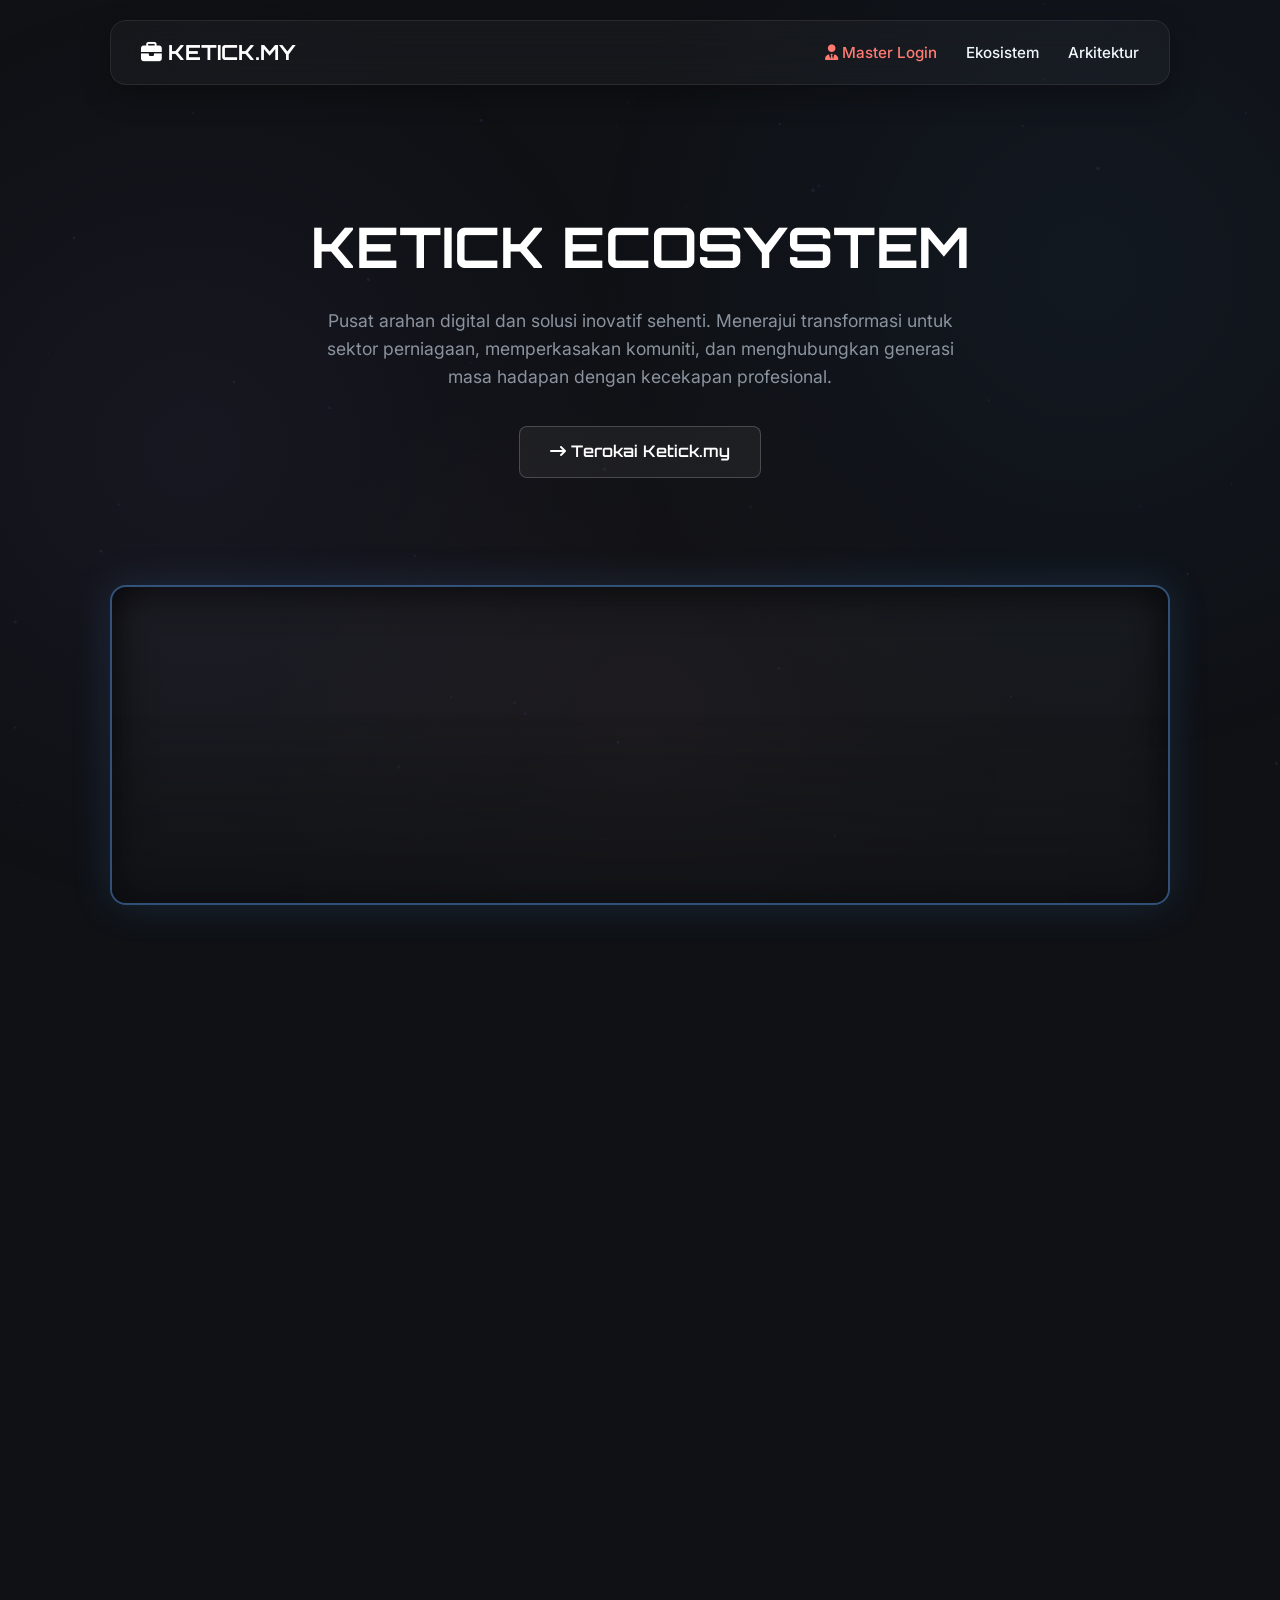
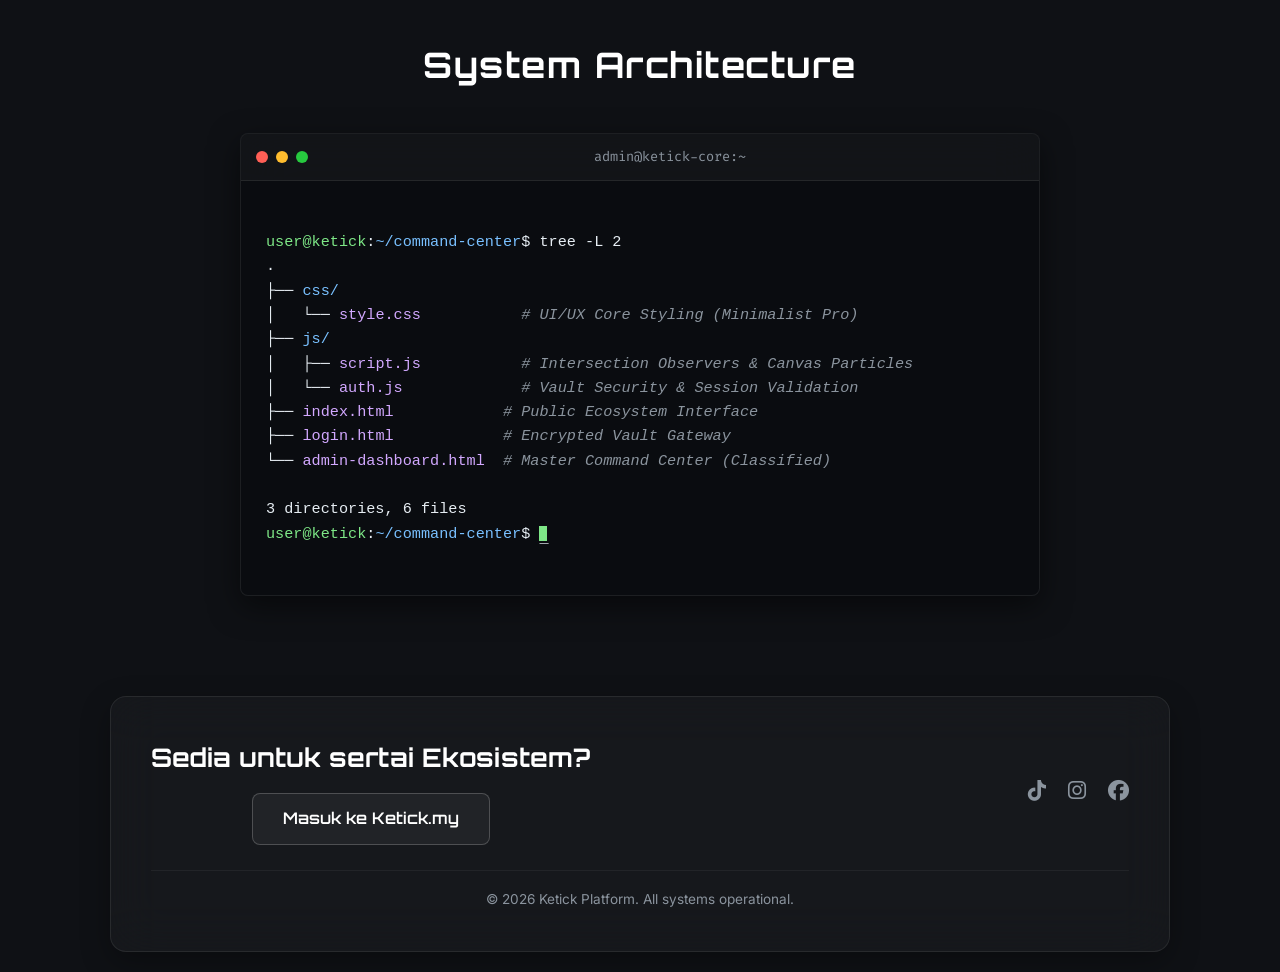
==== commit 1ab0c8bc: "Update index.html" ====
--- a/index.html
+++ b/index.html
@@ -45,7 +45,7 @@
         <section id="dino-sanctuary-zone" class="fade-in">
             <div class="sanctuary-box glass-panel">
                 <div class="sanctuary-bg"></div>
-                <img src="https://upload.wikimedia.org/wikipedia/commons/thumb/1/1b/Tyrannosaurus_rex_transparent.png/1200px-Tyrannosaurus_rex_transparent.png" alt="Realistic T-Rex" class="realistic-dino">
+                <img src="images/cyber-trex.png" alt="Cyber T-Rex" class="realistic-dino cyber-mode">
             </div>
         </section>
 
@@ -146,7 +146,7 @@
                 </div>
             </div>
             <div class="footer-bottom">
-                <p>&copy; 2024 Ketick Platform. All systems operational.</p>
+                <p>&copy; 2026 Ketick Platform. All systems operational.</p>
             </div>
         </footer>
 
--- a/css/style.css
+++ b/css/style.css
@@ -1,14 +1,14 @@
-/* --- CSS VARIABLES (Minimalist Professional) --- */
+/* --- CSS VARIABLES (Minimalist Professional & Vibrant) --- */
 :root {
-    --bg-color-1: #101214;
-    --bg-color-2: #1a1d21;
-    --accent-blue: #70a1ff;
-    --accent-purple: #a55eea;
-    --accent-magenta: #ff6b81;
-    --glass-bg: rgba(255, 255, 255, 0.02);
-    --glass-border: rgba(255, 255, 255, 0.05);
-    --text-main: #f1f2f6;
-    --text-muted: #a4b0be;
+    --bg-color-1: #0f1115;
+    --bg-color-2: #161b22;
+    --accent-blue: #58a6ff;
+    --accent-purple: #bc8cff;
+    --accent-magenta: #ff7b72;
+    --glass-bg: rgba(255, 255, 255, 0.03);
+    --glass-border: rgba(255, 255, 255, 0.08);
+    --text-main: #f0f6fc;
+    --text-muted: #8b949e;
     --font-heading: 'Orbitron', sans-serif;
     --font-body: 'Inter', sans-serif;
 }
@@ -24,101 +24,166 @@
 /* --- BACKGROUND ANIMATION --- */
 .bg-animated {
     position: fixed; top: 0; left: 0; width: 100vw; height: 100vh; z-index: -2;
-    background: radial-gradient(circle at 15% 50%, rgba(165, 94, 234, 0.05), transparent 40%),
-                radial-gradient(circle at 85% 30%, rgba(112, 161, 255, 0.05), transparent 40%),
-                radial-gradient(circle at 50% 80%, rgba(255, 107, 129, 0.03), transparent 40%);
+    background: radial-gradient(circle at 15% 50%, rgba(188, 140, 255, 0.05), transparent 40%),
+                radial-gradient(circle at 85% 30%, rgba(88, 166, 255, 0.05), transparent 40%),
+                radial-gradient(circle at 50% 80%, rgba(255, 123, 114, 0.03), transparent 40%);
     animation: pulseGlow 20s infinite alternate;
 }
 
 #particle-canvas { position: fixed; top: 0; left: 0; width: 100vw; height: 100vh; z-index: -1; opacity: 0.3; }
-
 @keyframes pulseGlow { 0% { transform: scale(1); opacity: 0.6; } 100% { transform: scale(1.05); opacity: 0.8; } }
 
 /* --- LAYOUT & GLASSMORPHISM --- */
-.container { max-width: 1200px; margin: 0 auto; padding: 20px; }
+.container { max-width: 1100px; margin: 0 auto; padding: 20px; }
 
 .glass-panel {
-    background: var(--glass-bg); backdrop-filter: blur(20px); -webkit-backdrop-filter: blur(20px);
-    border: 1px solid var(--glass-border); border-radius: 12px; box-shadow: 0 4px 16px 0 rgba(0, 0, 0, 0.2);
-}
-
-.section-title { font-family: var(--font-heading); text-align: center; margin-bottom: 50px; font-size: 2.2rem; color: #fff; text-shadow: 0 0 5px rgba(255, 255, 255, 0.3); letter-spacing: 1.5px; }
-section { padding: 80px 0; }
+    background: var(--glass-bg); backdrop-filter: blur(24px); -webkit-backdrop-filter: blur(24px);
+    border: 1px solid var(--glass-border); border-radius: 16px; box-shadow: 0 10px 30px rgba(0, 0, 0, 0.3);
+}
+
+.section-title { font-family: var(--font-heading); text-align: center; margin-bottom: 40px; font-size: 2.2rem; color: #fff; letter-spacing: 1.5px; }
+section { padding: 60px 0; }
 
 /* --- HEADER --- */
-header { display: flex; justify-content: space-between; align-items: center; padding: 15px 30px; margin-bottom: 40px; }
-.logo { font-family: var(--font-heading); font-size: 1.3rem; font-weight: 700; color: var(--accent-blue); text-shadow: 0 0 4px rgba(112, 161, 255, 0.3); }
+header { display: flex; justify-content: space-between; align-items: center; padding: 15px 30px; margin-bottom: 30px; }
+.logo { font-family: var(--font-heading); font-size: 1.3rem; font-weight: 700; color: #fff; }
 nav a { color: var(--text-main); text-decoration: none; margin-left: 25px; font-size: 0.95rem; font-weight: 500; transition: color 0.3s; }
-nav a:hover { color: var(--accent-magenta); }
+nav a:hover { color: var(--accent-blue); }
 
 /* --- HERO --- */
-#hero { text-align: center; min-height: 60vh; display: flex; align-items: center; justify-content: center; }
-.hero-content h1 { font-family: var(--font-heading); font-size: 3.5rem; color: #fff; margin-bottom: 15px; text-shadow: 0 0 10px rgba(255, 255, 255, 0.2); }
+#hero { text-align: center; min-height: 50vh; display: flex; align-items: center; justify-content: center; }
+.hero-content h1 { font-family: var(--font-heading); font-size: 3.5rem; color: #fff; margin-bottom: 15px; }
 .hero-content p { font-size: 1.1rem; color: var(--text-muted); max-width: 650px; margin: 0 auto 35px; }
 
 .btn-glow {
     display: inline-block; padding: 12px 30px; font-family: var(--font-heading); font-size: 1rem; font-weight: 600;
-    color: #fff; text-decoration: none; background: linear-gradient(90deg, #535c68, #3c444f);
-    border-radius: 6px; border: 1px solid rgba(255, 255, 255, 0.1); cursor: pointer; position: relative;
-    z-index: 1; overflow: hidden; transition: transform 0.2s ease, box-shadow 0.3s, border-color 0.3s;
-}
-.btn-glow:hover { box-shadow: 0 0 15px rgba(112, 161, 255, 0.2); border-color: rgba(112, 161, 255, 0.4); color: #fff; }
-
-/* --- MINI DINO RUNNER ZONE --- */
-#dino-zone {
+    color: #fff; text-decoration: none; background: rgba(255,255,255,0.05);
+    border-radius: 8px; border: 1px solid rgba(255, 255, 255, 0.2); cursor: pointer; transition: all 0.3s;
+}
+.btn-glow:hover { background: rgba(255,255,255,0.1); border-color: var(--accent-blue); }
+
+/* =========================================
+   REALISTIC DINO SANCTUARY
+========================================= */
+#dino-sanctuary-zone {
+    display: flex; justify-content: center; padding: 20px 0;
+}
+
+.sanctuary-box {
+    width: 100%; height: 320px; position: relative; overflow: hidden;
+    border: 2px solid rgba(88, 166, 255, 0.4); /* Glowing blue frame */
+    box-shadow: 0 0 40px rgba(88, 166, 255, 0.15), inset 0 0 40px rgba(0,0,0,0.8);
+    border-radius: 16px;
+}
+
+.sanctuary-bg {
+    position: absolute; top: 0; left: 0; width: 100%; height: 100%;
+    /* Menggunakan imej padang pasir/flora abstrak yang digelapkan */
+    background: linear-gradient(to top, #0f1115 10%, transparent 60%), 
+                url('https://images.unsplash.com/photo-1542224566-6e85f2e6772f?auto=format&fit=crop&q=80') center/cover;
+    opacity: 0.5; z-index: 1; filter: grayscale(30%);
+}
+
+.realistic-dino {
+    position: absolute; height: 85%; bottom: 10px; left: -300px;
+    z-index: 2; filter: drop-shadow(0 15px 15px rgba(0,0,0,0.8));
+    animation: slowRealisticWalk 35s linear infinite; /* Jalan perlahan */
+}
+
+@keyframes slowRealisticWalk {
+    0% { left: -350px; transform: scaleX(1); }
+    45% { left: calc(100% + 50px); transform: scaleX(1); } /* Jalan sampai hujung kanan */
+    46% { left: calc(100% + 50px); transform: scaleX(-1); } /* Pusing badan */
+    52% { left: calc(100% - 250px); transform: scaleX(-1); } /* Mengintai sikit */
+    55% { left: calc(100% - 250px); transform: scaleX(-1); } /* Stop intai */
+    92% { left: -350px; transform: scaleX(-1); } /* Jalan balik kiri */
+    93% { left: -350px; transform: scaleX(1); } /* Pusing balik */
+    100% { left: -350px; transform: scaleX(1); }
+}
+
+/* =========================================
+   VIBRANT GLASSMORPHISM CARDS (The Boxes)
+========================================= */
+.grid-6-cards {
+    display: grid;
+    grid-template-columns: repeat(auto-fit, minmax(300px, 1fr));
+    gap: 25px;
+    padding: 20px 0;
+}
+
+.vibrant-card {
+    height: 160px;
+    border-radius: 16px;
+    padding: 25px;
     display: flex;
-    justify-content: center;
-    padding: 20px 20px 60px 20px;
-}
-
-.dino-track {
-    width: 100%;
-    max-width: 800px;
-    height: 70px;
+    flex-direction: column;
+    justify-content: space-between;
     position: relative;
     overflow: hidden;
-    border-bottom: 2px solid rgba(112, 161, 255, 0.4);
-    border-radius: 8px;
-    background: rgba(0, 0, 0, 0.2);
-}
-
-.dino-character {
-    position: absolute;
-    bottom: 0px; 
-    left: -60px; 
-    animation: walkBackAndForth 16s linear infinite; 
-}
-
-.dino-character svg {
-    width: 35px; 
-    height: auto;
-    filter: drop-shadow(0 0 8px var(--accent-blue)); 
-    animation: dinoHop 0.15s steps(2) infinite alternate; 
-}
-
-@keyframes dinoHop {
-    0% { transform: translateY(0); }
-    100% { transform: translateY(-4px); }
-}
-
-@keyframes walkBackAndForth {
-    0% { left: -60px; transform: scaleX(1); }
-    42% { left: calc(100% + 20px); transform: scaleX(1); }
-    42.01% { left: calc(100% + 20px); transform: scaleX(-1); }
-    46% { left: calc(100% - 40px); transform: scaleX(-1); }
-    50% { left: calc(100% - 40px); transform: scaleX(-1); }
-    92% { left: -60px; transform: scaleX(-1); }
-    92.01% { left: -60px; transform: scaleX(1); }
-    96% { left: 10px; transform: scaleX(1); }
-    98% { left: 10px; transform: scaleX(1); }
-    100% { left: -60px; transform: scaleX(1); }
-}
+    cursor: pointer;
+    border: 1px solid rgba(255, 255, 255, 0.2);
+    box-shadow: 0 10px 30px rgba(0,0,0,0.4);
+    transition: transform 0.4s cubic-bezier(0.175, 0.885, 0.32, 1.275), box-shadow 0.4s;
+}
+
+.vibrant-card:hover {
+    transform: translateY(-8px);
+    box-shadow: 0 15px 40px rgba(0,0,0,0.6);
+}
+
+.vibrant-card h3 {
+    font-family: var(--font-body);
+    font-weight: 700;
+    font-size: 1.5rem;
+    color: #fff;
+    z-index: 2;
+    text-shadow: 0 2px 4px rgba(0,0,0,0.3);
+}
+
+.card-bottom {
+    display: flex;
+    justify-content: space-between;
+    align-items: flex-end;
+    z-index: 2;
+}
+
+.arrow-icon {
+    color: rgba(255,255,255,0.7);
+    font-size: 1.2rem;
+    transition: transform 0.3s;
+}
+
+.vibrant-card:hover .arrow-icon {
+    transform: translateX(5px);
+    color: #fff;
+}
+
+.icon-box {
+    width: 45px;
+    height: 45px;
+    background: rgba(255, 255, 255, 0.2);
+    backdrop-filter: blur(10px);
+    -webkit-backdrop-filter: blur(10px);
+    border-radius: 12px;
+    display: flex;
+    align-items: center;
+    justify-content: center;
+    font-size: 1.3rem;
+    color: #fff;
+    border: 1px solid rgba(255,255,255,0.3);
+}
+
+/* Card Gradient Colors */
+.card-teal { background: linear-gradient(135deg, #11998e 0%, #38ef7d 100%); }
+.card-blue { background: linear-gradient(135deg, #36D1DC 0%, #5B86E5 100%); }
+.card-orange { background: linear-gradient(135deg, #ff9966 0%, #ff5e62 100%); }
+.card-purple { background: linear-gradient(135deg, #8E2DE2 0%, #4A00E0 100%); }
+.card-green { background: linear-gradient(135deg, #56ab2f 0%, #a8e063 100%); }
+.card-darkblue { background: linear-gradient(135deg, #141E30 0%, #243B55 100%); }
+
 
 /* --- TERMINAL WINDOW (Coding Vibe) --- */
-.terminal-window {
-    max-width: 800px; margin: 0 auto; background: rgba(10, 12, 16, 0.85); border-radius: 8px;
-    overflow: hidden; border: 1px solid var(--glass-border); box-shadow: 0 10px 30px rgba(0, 0, 0, 0.5);
-}
+.terminal-window { max-width: 800px; margin: 0 auto; background: rgba(10, 12, 16, 0.85); border-radius: 8px; overflow: hidden; border: 1px solid var(--glass-border); box-shadow: 0 10px 30px rgba(0, 0, 0, 0.5); }
 .terminal-header { background: rgba(255, 255, 255, 0.03); padding: 12px 15px; display: flex; align-items: center; border-bottom: 1px solid var(--glass-border); }
 .terminal-header .dot { width: 12px; height: 12px; border-radius: 50%; margin-right: 8px; }
 .dot.red { background: #ff5f56; } .dot.yellow { background: #ffbd2e; } .dot.green { background: #27c93f; }
@@ -130,37 +195,6 @@
 .terminal-body .cursor { display: inline-block; width: 8px; height: 15px; background-color: #7ee787; vertical-align: middle; animation: blink 1s step-end infinite; }
 @keyframes blink { 0%, 100% { opacity: 1; } 50% { opacity: 0; } }
 
-/* --- WIDGETS --- */
-.grid-analytics { display: grid; grid-template-columns: repeat(auto-fit, minmax(300px, 1fr)); gap: 25px; }
-.widget { padding: 25px; text-align: center; display: flex; flex-direction: column; align-items: center; transition: transform 0.3s, border-color 0.3s; }
-.widget:hover { transform: translateY(-3px); border-color: rgba(112, 161, 255, 0.2); }
-.widget h3 { font-family: var(--font-heading); margin-bottom: 15px; font-size: 1.1rem; color: var(--text-muted); }
-.widget-content { font-size: 2.8rem; font-weight: bold; color: var(--accent-blue); text-shadow: 0 0 8px rgba(112, 161, 255, 0.3); display: flex; align-items: center; gap: 12px; }
-.widget-icon { font-size: 2.2rem; color: var(--accent-purple); }
-
-/* Circular Progress */
-.circular-progress { position: relative; width: 140px; height: 140px; }
-.circular-progress svg { width: 140px; height: 140px; transform: rotate(-90deg); }
-.circular-progress circle { fill: none; stroke-width: 6; stroke-linecap: round; }
-.circular-progress .bg { stroke: rgba(255,255,255,0.05); }
-.circular-progress .progress { stroke: var(--accent-magenta); stroke-dasharray: 251; stroke-dashoffset: 251; transition: stroke-dashoffset 2s ease-out; }
-.circular-progress.animate .progress { stroke-dashoffset: 32; }
-.circular-progress .percentage { position: absolute; top: 50%; left: 50%; transform: translate(-50%, -50%); font-size: 1.7rem; font-family: var(--font-heading); color: #fff; }
-
-/* Chart Simulation */
-.chart-container { display: flex; align-items: flex-end; gap: 7px; height: 90px; width: 100%; justify-content: center; }
-.chart-container .bar { width: 18px; background: linear-gradient(to top, #4a69bd, var(--accent-blue)); border-radius: 3px 3px 0 0; height: 0; transition: height 1.5s ease-out; }
-.chart-container.animate .bar { height: var(--height); animation: equalizer 2s infinite alternate ease-in-out; }
-@keyframes equalizer { 0% { transform: scaleY(0.9); } 100% { transform: scaleY(1.05); } }
-
-/* --- SERVICES --- */
-.grid-services { display: grid; grid-template-columns: repeat(auto-fit, minmax(280px, 1fr)); gap: 25px; }
-.service-card { padding: 35px 25px; text-align: center; transition: all 0.3s ease; cursor: pointer; }
-.service-card i { font-size: 2.8rem; color: var(--accent-magenta); margin-bottom: 18px; opacity: 0.9; }
-.service-card h3 { font-family: var(--font-heading); margin-bottom: 12px; font-size: 1.2rem; }
-.service-card p { color: var(--text-muted); font-size: 0.95rem; }
-.service-card:hover { transform: translateY(-5px); background: rgba(255, 255, 255, 0.03); border-color: rgba(255, 255, 255, 0.1); }
-
 /* --- FOOTER --- */
 footer { margin-top: 40px; padding: 40px; text-align: center; }
 .footer-content { display: flex; justify-content: space-between; align-items: center; flex-wrap: wrap; gap: 25px; margin-bottom: 25px; }
@@ -179,8 +213,9 @@
     .hero-content h1 { font-size: 2.2rem; }
     header { flex-direction: column; gap: 15px; padding: 15px; }
     nav a { margin: 0 8px; font-size: 0.9rem; }
-    .section-title { font-size: 1.8rem; }
-    footer { padding: 30px 20px; }
+    .sanctuary-box { height: 200px; }
+    .realistic-dino { height: 70%; }
+    .grid-6-cards { grid-template-columns: 1fr; }
     .footer-content { flex-direction: column; text-align: center; }
     .terminal-body { font-size: 0.75rem; padding: 15px; }
 }
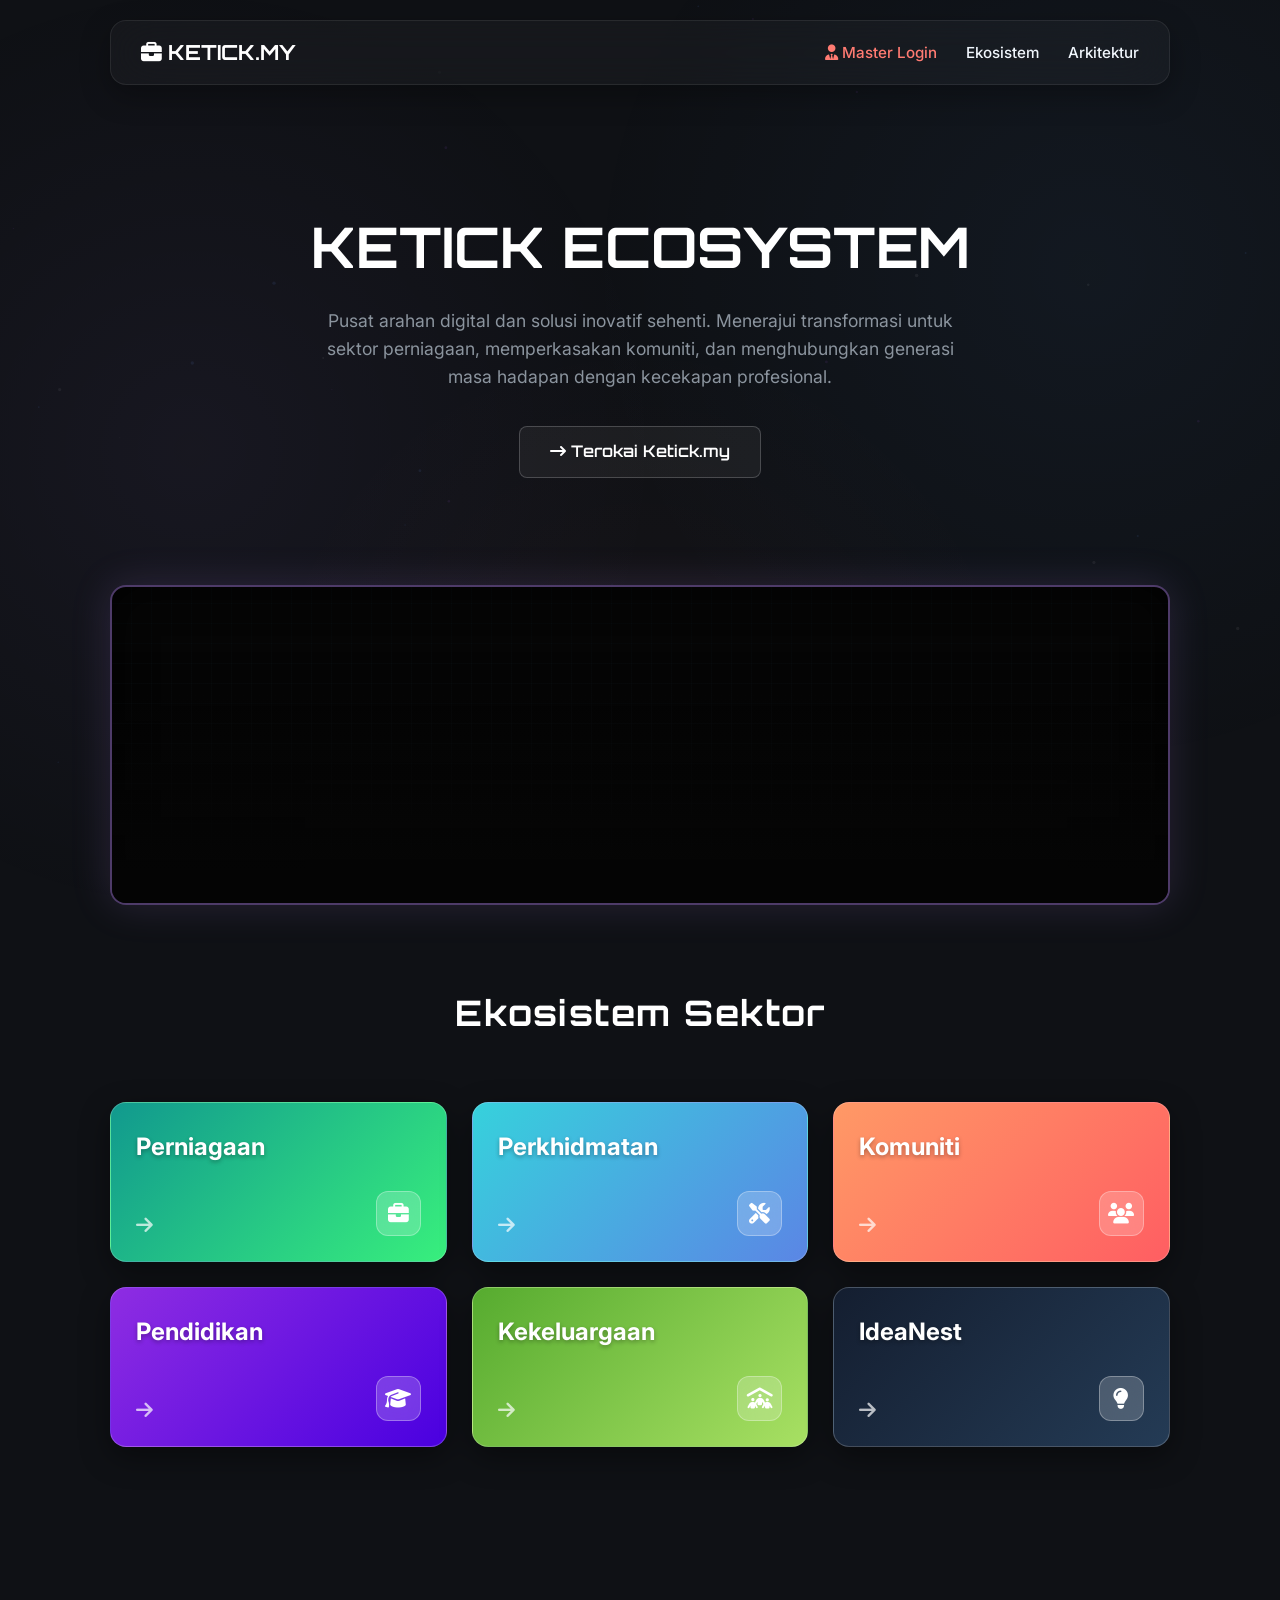
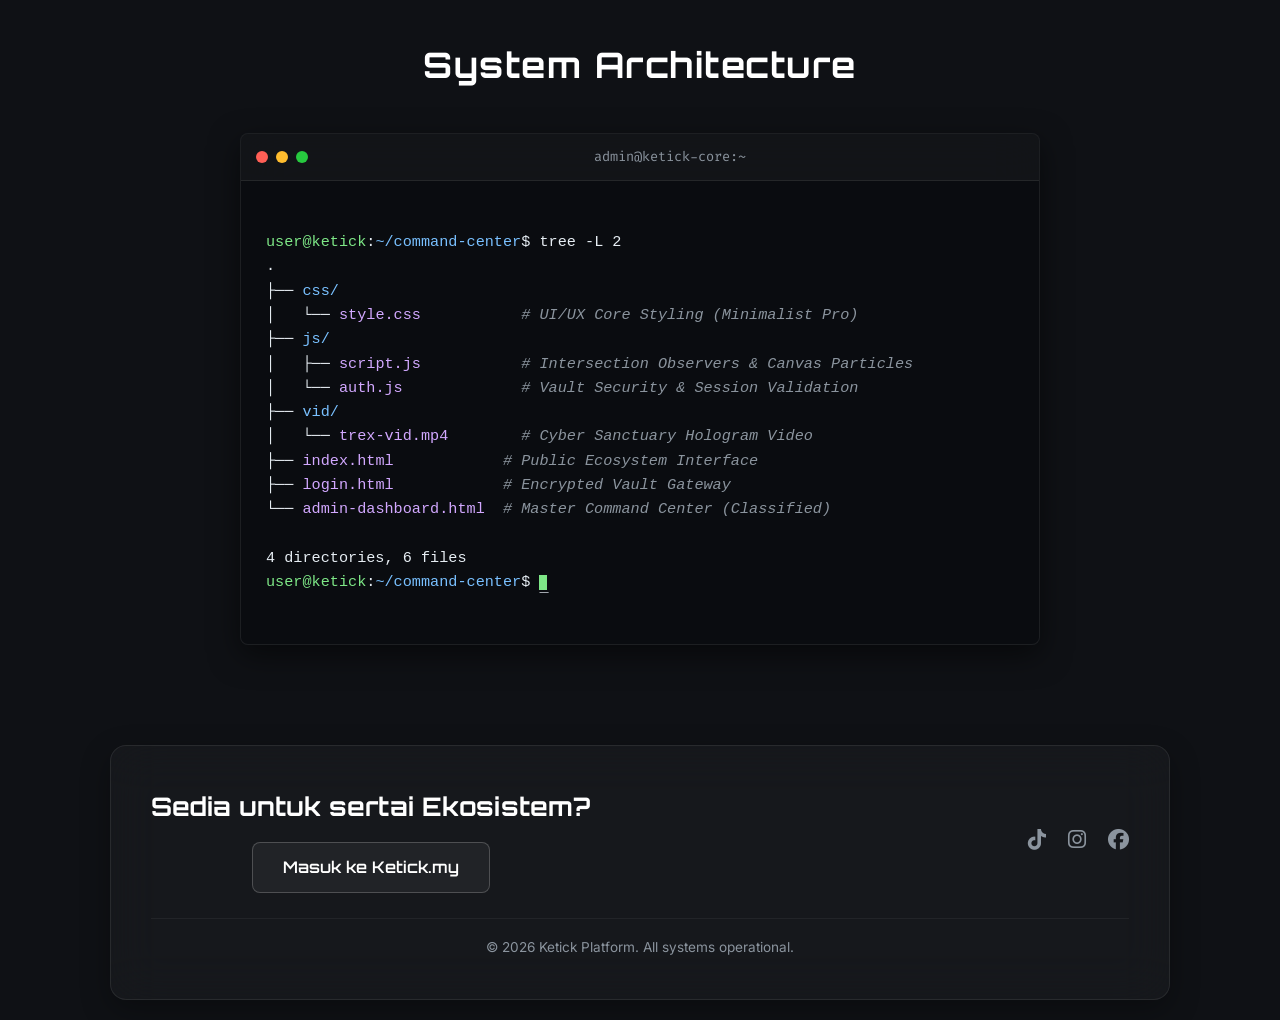
==== commit 3a7b0236: "Update index.html" ====
--- a/index.html
+++ b/index.html
@@ -45,7 +45,14 @@
         <section id="dino-sanctuary-zone" class="fade-in">
             <div class="sanctuary-box glass-panel">
                 <div class="sanctuary-bg"></div>
-                <img src="images/cyber-trex.png" alt="Cyber T-Rex" class="realistic-dino cyber-mode">
+                <video 
+                    src="vid/trex-vid.mp4" 
+                    autoplay 
+                    loop 
+                    muted 
+                    playsinline 
+                    class="realistic-dino cyber-mode">
+                </video>
             </div>
         </section>
 
@@ -122,11 +129,13 @@
 ├── <span class="dir">js/</span>
 │   ├── <span class="file">script.js</span>           <span class="comment"># Intersection Observers & Canvas Particles</span>
 │   └── <span class="file">auth.js</span>             <span class="comment"># Vault Security & Session Validation</span>
+├── <span class="dir">vid/</span>
+│   └── <span class="file">trex-vid.mp4</span>        <span class="comment"># Cyber Sanctuary Hologram Video</span>
 ├── <span class="file">index.html</span>            <span class="comment"># Public Ecosystem Interface</span>
 ├── <span class="file">login.html</span>            <span class="comment"># Encrypted Vault Gateway</span>
 └── <span class="file">admin-dashboard.html</span>  <span class="comment"># Master Command Center (Classified)</span>
 
-3 directories, 6 files
+4 directories, 6 files
 <span class="keyword">user@ketick</span>:<span class="dir">~/command-center</span>$ <span class="cursor">_</span>
                     </code></pre>
                 </div>
--- a/css/style.css
+++ b/css/style.css
@@ -63,7 +63,7 @@
 .btn-glow:hover { background: rgba(255,255,255,0.1); border-color: var(--accent-blue); }
 
 /* =========================================
-   REALISTIC DINO SANCTUARY
+   CYBER DINO SANCTUARY
 ========================================= */
 #dino-sanctuary-zone {
     display: flex; justify-content: center; padding: 20px 0;
@@ -71,38 +71,53 @@
 
 .sanctuary-box {
     width: 100%; height: 320px; position: relative; overflow: hidden;
-    border: 2px solid rgba(88, 166, 255, 0.4); /* Glowing blue frame */
-    box-shadow: 0 0 40px rgba(88, 166, 255, 0.15), inset 0 0 40px rgba(0,0,0,0.8);
+    border: 2px solid rgba(188, 140, 255, 0.4); 
+    box-shadow: 0 0 40px rgba(188, 140, 255, 0.15), inset 0 0 40px rgba(0,0,0,0.8);
     border-radius: 16px;
+    background-color: #050505; 
 }
 
 .sanctuary-bg {
     position: absolute; top: 0; left: 0; width: 100%; height: 100%;
-    /* Menggunakan imej padang pasir/flora abstrak yang digelapkan */
-    background: linear-gradient(to top, #0f1115 10%, transparent 60%), 
-                url('https://images.unsplash.com/photo-1542224566-6e85f2e6772f?auto=format&fit=crop&q=80') center/cover;
-    opacity: 0.5; z-index: 1; filter: grayscale(30%);
+    background: 
+        linear-gradient(to top, #050505 10%, transparent 80%),
+        repeating-linear-gradient(0deg, transparent, transparent 19px, rgba(88, 166, 255, 0.05) 20px),
+        repeating-linear-gradient(90deg, transparent, transparent 19px, rgba(88, 166, 255, 0.05) 20px);
+    opacity: 0.8; z-index: 1;
 }
 
 .realistic-dino {
-    position: absolute; height: 85%; bottom: 10px; left: -300px;
-    z-index: 2; filter: drop-shadow(0 15px 15px rgba(0,0,0,0.8));
-    animation: slowRealisticWalk 35s linear infinite; /* Jalan perlahan */
+    position: absolute; 
+    height: 100%; 
+    bottom: -10px; 
+    left: -300px;
+    z-index: 2; 
+    
+    /* Mix Blend Mode Screen hilangkan background hitam gambar! */
+    mix-blend-mode: screen; 
+    filter: contrast(1.2) drop-shadow(0 0 15px rgba(188, 140, 255, 0.3));
+    
+    animation: slowRealisticWalk 35s linear infinite, realisticDinoHop 0.8s ease-in-out infinite alternate;
+}
+
+@keyframes realisticDinoHop {
+    0% { transform: translateY(0); }
+    100% { transform: translateY(-5px); }
 }
 
 @keyframes slowRealisticWalk {
-    0% { left: -350px; transform: scaleX(1); }
-    45% { left: calc(100% + 50px); transform: scaleX(1); } /* Jalan sampai hujung kanan */
-    46% { left: calc(100% + 50px); transform: scaleX(-1); } /* Pusing badan */
-    52% { left: calc(100% - 250px); transform: scaleX(-1); } /* Mengintai sikit */
-    55% { left: calc(100% - 250px); transform: scaleX(-1); } /* Stop intai */
-    92% { left: -350px; transform: scaleX(-1); } /* Jalan balik kiri */
-    93% { left: -350px; transform: scaleX(1); } /* Pusing balik */
-    100% { left: -350px; transform: scaleX(1); }
+    0% { left: -400px; transform: scaleX(1); }
+    45% { left: calc(100% + 50px); transform: scaleX(1); } 
+    46% { left: calc(100% + 50px); transform: scaleX(-1); } 
+    52% { left: calc(100% - 300px); transform: scaleX(-1); } 
+    55% { left: calc(100% - 300px); transform: scaleX(-1); } 
+    92% { left: -400px; transform: scaleX(-1); } 
+    93% { left: -400px; transform: scaleX(1); } 
+    100% { left: -400px; transform: scaleX(1); }
 }
 
 /* =========================================
-   VIBRANT GLASSMORPHISM CARDS (The Boxes)
+   VIBRANT GLASSMORPHISM CARDS
 ========================================= */
 .grid-6-cards {
     display: grid;
@@ -112,65 +127,30 @@
 }
 
 .vibrant-card {
-    height: 160px;
-    border-radius: 16px;
-    padding: 25px;
-    display: flex;
-    flex-direction: column;
-    justify-content: space-between;
-    position: relative;
-    overflow: hidden;
-    cursor: pointer;
-    border: 1px solid rgba(255, 255, 255, 0.2);
-    box-shadow: 0 10px 30px rgba(0,0,0,0.4);
+    height: 160px; border-radius: 16px; padding: 25px;
+    display: flex; flex-direction: column; justify-content: space-between;
+    position: relative; overflow: hidden; cursor: pointer;
+    border: 1px solid rgba(255, 255, 255, 0.2); box-shadow: 0 10px 30px rgba(0,0,0,0.4);
     transition: transform 0.4s cubic-bezier(0.175, 0.885, 0.32, 1.275), box-shadow 0.4s;
 }
 
-.vibrant-card:hover {
-    transform: translateY(-8px);
-    box-shadow: 0 15px 40px rgba(0,0,0,0.6);
-}
+.vibrant-card:hover { transform: translateY(-8px); box-shadow: 0 15px 40px rgba(0,0,0,0.6); }
 
 .vibrant-card h3 {
-    font-family: var(--font-body);
-    font-weight: 700;
-    font-size: 1.5rem;
-    color: #fff;
-    z-index: 2;
-    text-shadow: 0 2px 4px rgba(0,0,0,0.3);
-}
-
-.card-bottom {
-    display: flex;
-    justify-content: space-between;
-    align-items: flex-end;
-    z-index: 2;
-}
-
-.arrow-icon {
-    color: rgba(255,255,255,0.7);
-    font-size: 1.2rem;
-    transition: transform 0.3s;
-}
-
-.vibrant-card:hover .arrow-icon {
-    transform: translateX(5px);
-    color: #fff;
-}
+    font-family: var(--font-body); font-weight: 700; font-size: 1.5rem; color: #fff;
+    z-index: 2; text-shadow: 0 2px 4px rgba(0,0,0,0.3);
+}
+
+.card-bottom { display: flex; justify-content: space-between; align-items: flex-end; z-index: 2; }
+
+.arrow-icon { color: rgba(255,255,255,0.7); font-size: 1.2rem; transition: transform 0.3s; }
+.vibrant-card:hover .arrow-icon { transform: translateX(5px); color: #fff; }
 
 .icon-box {
-    width: 45px;
-    height: 45px;
-    background: rgba(255, 255, 255, 0.2);
-    backdrop-filter: blur(10px);
-    -webkit-backdrop-filter: blur(10px);
-    border-radius: 12px;
-    display: flex;
-    align-items: center;
-    justify-content: center;
-    font-size: 1.3rem;
-    color: #fff;
-    border: 1px solid rgba(255,255,255,0.3);
+    width: 45px; height: 45px; background: rgba(255, 255, 255, 0.2);
+    backdrop-filter: blur(10px); -webkit-backdrop-filter: blur(10px);
+    border-radius: 12px; display: flex; align-items: center; justify-content: center;
+    font-size: 1.3rem; color: #fff; border: 1px solid rgba(255,255,255,0.3);
 }
 
 /* Card Gradient Colors */
@@ -180,7 +160,6 @@
 .card-purple { background: linear-gradient(135deg, #8E2DE2 0%, #4A00E0 100%); }
 .card-green { background: linear-gradient(135deg, #56ab2f 0%, #a8e063 100%); }
 .card-darkblue { background: linear-gradient(135deg, #141E30 0%, #243B55 100%); }
-
 
 /* --- TERMINAL WINDOW (Coding Vibe) --- */
 .terminal-window { max-width: 800px; margin: 0 auto; background: rgba(10, 12, 16, 0.85); border-radius: 8px; overflow: hidden; border: 1px solid var(--glass-border); box-shadow: 0 10px 30px rgba(0, 0, 0, 0.5); }
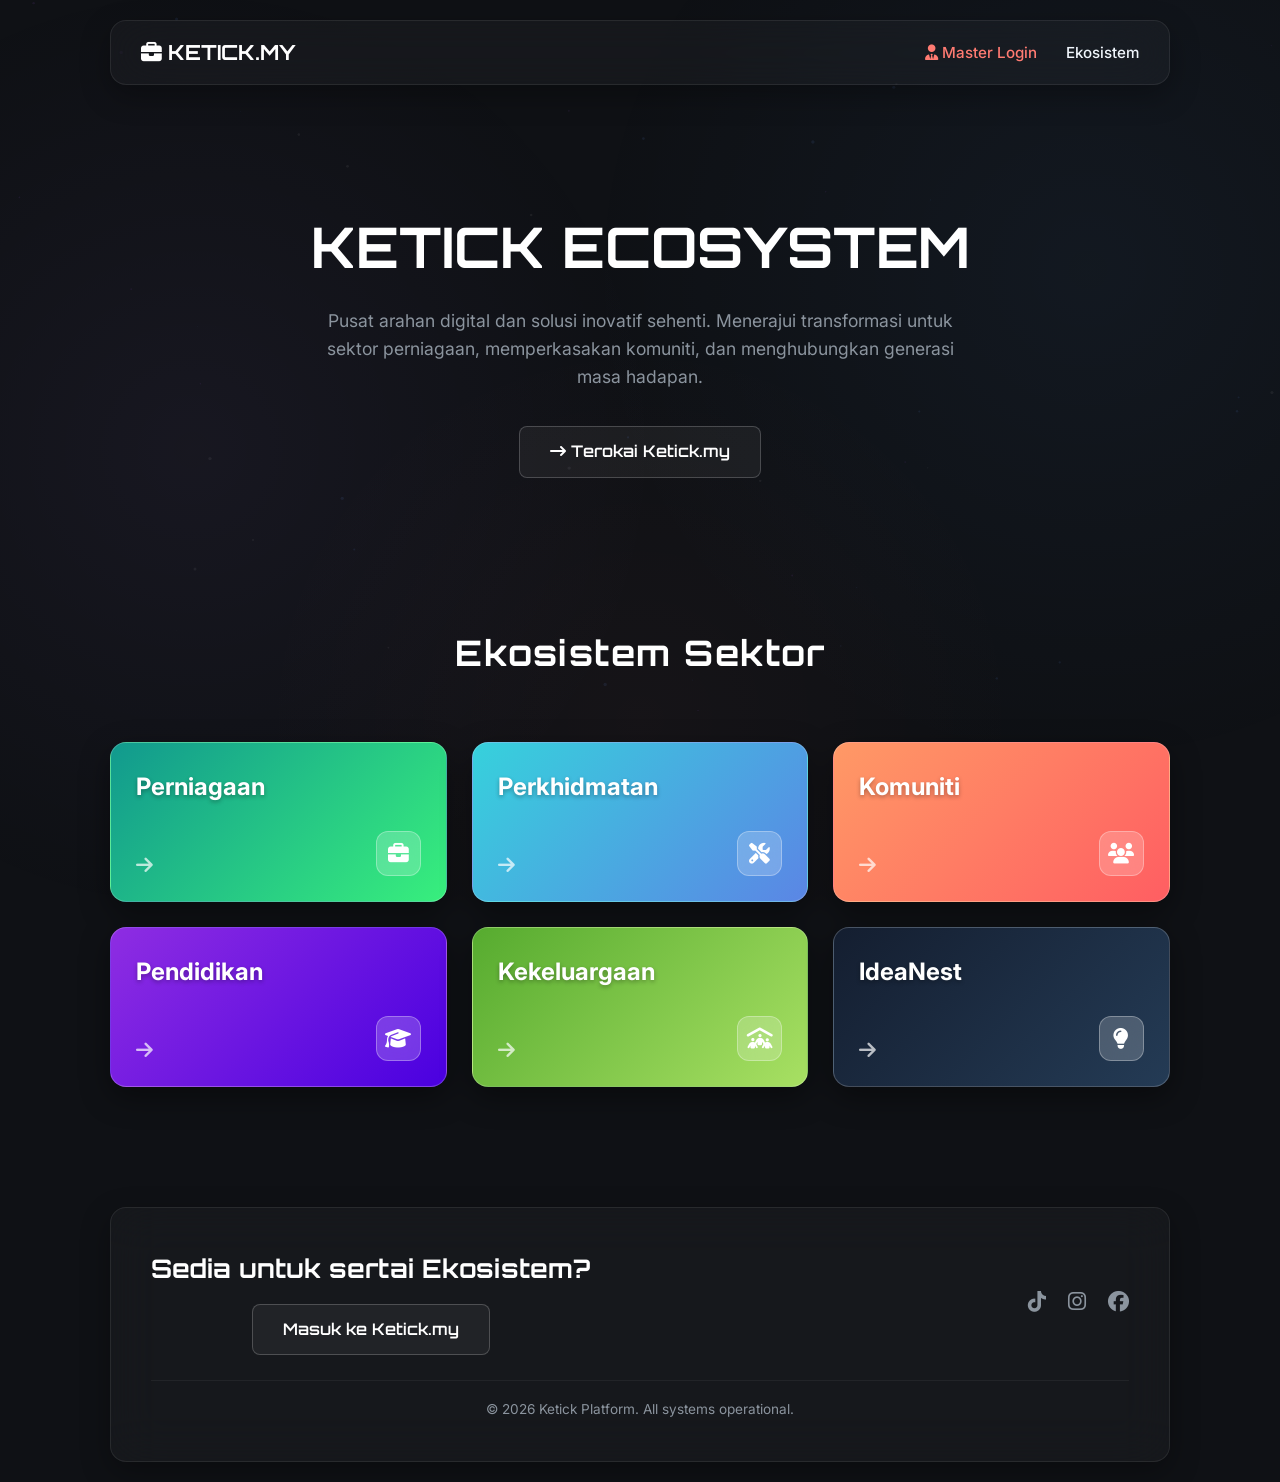
==== commit 826b7353: "Update index.html" ====
--- a/index.html
+++ b/index.html
@@ -3,14 +3,12 @@
 <head>
     <meta charset="UTF-8">
     <meta name="viewport" content="width=device-width, initial-scale=1.0">
-    <title>Ketick Ecosystem & Command Center</title>
+    <title>Ketick Ecosystem - Public Interface</title>
     
     <link rel="preconnect" href="https://fonts.googleapis.com">
     <link rel="preconnect" href="https://fonts.gstatic.com" crossorigin>
-    <link href="https://fonts.googleapis.com/css2?family=Fira+Code:wght@400;500&family=Inter:wght@300;400;600;700&family=Orbitron:wght@500;700;900&display=swap" rel="stylesheet">
-    
+    <link href="https://fonts.googleapis.com/css2?family=Inter:wght@300;400;600;700&family=Orbitron:wght@500;700;900&display=swap" rel="stylesheet">
     <link rel="stylesheet" href="https://cdnjs.cloudflare.com/ajax/libs/font-awesome/6.4.0/css/all.min.css">
-    
     <link rel="stylesheet" href="css/style.css">
 </head>
 <body>
@@ -28,38 +26,22 @@
                     <i class="fa-solid fa-user-tie"></i> Master Login
                 </a>
                 <a href="#services-grid">Ekosistem</a>
-                <a href="#system-architecture">Arkitektur</a>
             </nav>
         </header>
 
         <section id="hero" class="fade-in">
             <div class="hero-content">
                 <h1 class="glitch-text" data-text="KETICK ECOSYSTEM">KETICK ECOSYSTEM</h1>
-                <p>Pusat arahan digital dan solusi inovatif sehenti. Menerajui transformasi untuk sektor perniagaan, memperkasakan komuniti, dan menghubungkan generasi masa hadapan dengan kecekapan profesional.</p>
+                <p>Pusat arahan digital dan solusi inovatif sehenti. Menerajui transformasi untuk sektor perniagaan, memperkasakan komuniti, dan menghubungkan generasi masa hadapan.</p>
                 <a href="https://ketick.my" class="btn-glow magnetic-btn">
                     <i class="fa-solid fa-arrow-right-long"></i> Terokai Ketick.my
                 </a>
             </div>
         </section>
 
-        <section id="dino-sanctuary-zone" class="fade-in">
-            <div class="sanctuary-box glass-panel">
-                <div class="sanctuary-bg"></div>
-                <video 
-                    src="vid/trex-vid.mp4" 
-                    autoplay 
-                    loop 
-                    muted 
-                    playsinline 
-                    class="realistic-dino cyber-mode">
-                </video>
-            </div>
-        </section>
-
         <section id="services-grid" class="fade-in">
             <h2 class="section-title">Ekosistem Sektor</h2>
             <div class="grid-6-cards">
-                
                 <div class="vibrant-card card-teal">
                     <h3>Perniagaan</h3>
                     <div class="card-bottom">
@@ -67,7 +49,6 @@
                         <div class="icon-box"><i class="fa-solid fa-briefcase"></i></div>
                     </div>
                 </div>
-
                 <div class="vibrant-card card-blue">
                     <h3>Perkhidmatan</h3>
                     <div class="card-bottom">
@@ -75,7 +56,6 @@
                         <div class="icon-box"><i class="fa-solid fa-screwdriver-wrench"></i></div>
                     </div>
                 </div>
-
                 <div class="vibrant-card card-orange">
                     <h3>Komuniti</h3>
                     <div class="card-bottom">
@@ -83,7 +63,6 @@
                         <div class="icon-box"><i class="fa-solid fa-users"></i></div>
                     </div>
                 </div>
-
                 <div class="vibrant-card card-purple">
                     <h3>Pendidikan</h3>
                     <div class="card-bottom">
@@ -91,7 +70,6 @@
                         <div class="icon-box"><i class="fa-solid fa-graduation-cap"></i></div>
                     </div>
                 </div>
-
                 <div class="vibrant-card card-green">
                     <h3>Kekeluargaan</h3>
                     <div class="card-bottom">
@@ -99,45 +77,12 @@
                         <div class="icon-box"><i class="fa-solid fa-people-roof"></i></div>
                     </div>
                 </div>
-
                 <div class="vibrant-card card-darkblue">
                     <h3>IdeaNest</h3>
                     <div class="card-bottom">
                         <i class="fa-solid fa-arrow-right arrow-icon"></i>
                         <div class="icon-box"><i class="fa-solid fa-lightbulb"></i></div>
                     </div>
-                </div>
-
-            </div>
-        </section>
-
-        <section id="system-architecture" style="margin-top: 50px;">
-            <h2 class="section-title fade-in">System Architecture</h2>
-            <div class="terminal-window glass-panel fade-in">
-                <div class="terminal-header">
-                    <span class="dot red"></span>
-                    <span class="dot yellow"></span>
-                    <span class="dot green"></span>
-                    <span class="terminal-title">admin@ketick-core:~</span>
-                </div>
-                <div class="terminal-body">
-                    <pre><code class="language-tree">
-<span class="keyword">user@ketick</span>:<span class="dir">~/command-center</span>$ tree -L 2
-.
-├── <span class="dir">css/</span>
-│   └── <span class="file">style.css</span>           <span class="comment"># UI/UX Core Styling (Minimalist Pro)</span>
-├── <span class="dir">js/</span>
-│   ├── <span class="file">script.js</span>           <span class="comment"># Intersection Observers & Canvas Particles</span>
-│   └── <span class="file">auth.js</span>             <span class="comment"># Vault Security & Session Validation</span>
-├── <span class="dir">vid/</span>
-│   └── <span class="file">trex-vid.mp4</span>        <span class="comment"># Cyber Sanctuary Hologram Video</span>
-├── <span class="file">index.html</span>            <span class="comment"># Public Ecosystem Interface</span>
-├── <span class="file">login.html</span>            <span class="comment"># Encrypted Vault Gateway</span>
-└── <span class="file">admin-dashboard.html</span>  <span class="comment"># Master Command Center (Classified)</span>
-
-4 directories, 6 files
-<span class="keyword">user@ketick</span>:<span class="dir">~/command-center</span>$ <span class="cursor">_</span>
-                    </code></pre>
                 </div>
             </div>
         </section>
@@ -158,10 +103,8 @@
                 <p>&copy; 2026 Ketick Platform. All systems operational.</p>
             </div>
         </footer>
-
     </div>
 
     <script src="js/script.js"></script>
-    <script src="js/auth.js"></script>
 </body>
 </html>
--- a/css/style.css
+++ b/css/style.css
@@ -63,67 +63,54 @@
 .btn-glow:hover { background: rgba(255,255,255,0.1); border-color: var(--accent-blue); }
 
 /* =========================================
-   CYBER DINO SANCTUARY
+   CYBER DINO SANCTUARY (LOCAL VIDEO OPTIMIZED)
 ========================================= */
 #dino-sanctuary-zone {
     display: flex; justify-content: center; padding: 20px 0;
 }
 
 .sanctuary-box {
-    width: 100%; height: 320px; position: relative; overflow: hidden;
+    width: 100%; height: 380px; position: relative; overflow: hidden;
     border: 2px solid rgba(188, 140, 255, 0.4); 
-    box-shadow: 0 0 40px rgba(188, 140, 255, 0.15), inset 0 0 40px rgba(0,0,0,0.8);
-    border-radius: 16px;
-    background-color: #050505; 
+    box-shadow: 0 0 50px rgba(188, 140, 255, 0.15), inset 0 0 60px rgba(0,0,0,1);
+    border-radius: 20px;
+    background-color: #000; 
 }
 
 .sanctuary-bg {
     position: absolute; top: 0; left: 0; width: 100%; height: 100%;
     background: 
-        linear-gradient(to top, #050505 10%, transparent 80%),
-        repeating-linear-gradient(0deg, transparent, transparent 19px, rgba(88, 166, 255, 0.05) 20px),
-        repeating-linear-gradient(90deg, transparent, transparent 19px, rgba(88, 166, 255, 0.05) 20px);
-    opacity: 0.8; z-index: 1;
+        linear-gradient(to top, #000 10%, transparent 90%),
+        repeating-linear-gradient(0deg, transparent, transparent 29px, rgba(88, 166, 255, 0.02) 30px),
+        repeating-linear-gradient(90deg, transparent, transparent 29px, rgba(88, 166, 255, 0.02) 30px);
+    opacity: 0.7; z-index: 1;
 }
 
 .realistic-dino {
-    position: absolute; 
-    height: 100%; 
-    bottom: -10px; 
-    left: -300px;
-    z-index: 2; 
+    position: absolute; width: 100%; height: 100%; top: 0; left: 0; z-index: 2; 
     
-    /* Mix Blend Mode Screen hilangkan background hitam gambar! */
+    /* Mix Blend Mode Screen hilangkan background hitam video */
     mix-blend-mode: screen; 
-    filter: contrast(1.2) drop-shadow(0 0 15px rgba(188, 140, 255, 0.3));
+    filter: brightness(1.1) contrast(1.1) drop-shadow(0 0 25px rgba(188, 140, 255, 0.4));
     
-    animation: slowRealisticWalk 35s linear infinite, realisticDinoHop 0.8s ease-in-out infinite alternate;
-}
-
-@keyframes realisticDinoHop {
-    0% { transform: translateY(0); }
-    100% { transform: translateY(-5px); }
-}
-
-@keyframes slowRealisticWalk {
-    0% { left: -400px; transform: scaleX(1); }
-    45% { left: calc(100% + 50px); transform: scaleX(1); } 
-    46% { left: calc(100% + 50px); transform: scaleX(-1); } 
-    52% { left: calc(100% - 300px); transform: scaleX(-1); } 
-    55% { left: calc(100% - 300px); transform: scaleX(-1); } 
-    92% { left: -400px; transform: scaleX(-1); } 
-    93% { left: -400px; transform: scaleX(1); } 
-    100% { left: -400px; transform: scaleX(1); }
+    object-fit: cover; 
+    animation: sanctuaryPatrol 45s linear infinite;
+}
+
+@keyframes sanctuaryPatrol {
+    0% { transform: translateX(-20%) scaleX(1); }
+    45% { transform: translateX(20%) scaleX(1); }
+    46% { transform: translateX(20%) scaleX(-1); }
+    95% { transform: translateX(-20%) scaleX(-1); }
+    96% { transform: translateX(-20%) scaleX(1); }
+    100% { transform: translateX(-20%) scaleX(1); }
 }
 
 /* =========================================
    VIBRANT GLASSMORPHISM CARDS
 ========================================= */
 .grid-6-cards {
-    display: grid;
-    grid-template-columns: repeat(auto-fit, minmax(300px, 1fr));
-    gap: 25px;
-    padding: 20px 0;
+    display: grid; grid-template-columns: repeat(auto-fit, minmax(300px, 1fr)); gap: 25px; padding: 20px 0;
 }
 
 .vibrant-card {
@@ -153,7 +140,7 @@
     font-size: 1.3rem; color: #fff; border: 1px solid rgba(255,255,255,0.3);
 }
 
-/* Card Gradient Colors */
+/* Card Gradients */
 .card-teal { background: linear-gradient(135deg, #11998e 0%, #38ef7d 100%); }
 .card-blue { background: linear-gradient(135deg, #36D1DC 0%, #5B86E5 100%); }
 .card-orange { background: linear-gradient(135deg, #ff9966 0%, #ff5e62 100%); }
@@ -161,7 +148,32 @@
 .card-green { background: linear-gradient(135deg, #56ab2f 0%, #a8e063 100%); }
 .card-darkblue { background: linear-gradient(135deg, #141E30 0%, #243B55 100%); }
 
-/* --- TERMINAL WINDOW (Coding Vibe) --- */
+/* =========================================
+   ADMIN DASHBOARD WIDGETS
+========================================= */
+.grid-analytics { display: grid; grid-template-columns: repeat(auto-fit, minmax(300px, 1fr)); gap: 25px; }
+.widget { padding: 25px; text-align: center; display: flex; flex-direction: column; align-items: center; transition: transform 0.3s, border-color 0.3s; }
+.widget:hover { transform: translateY(-3px); border-color: rgba(112, 161, 255, 0.2); }
+.widget h3 { font-family: var(--font-heading); margin-bottom: 15px; font-size: 1.1rem; color: var(--text-muted); }
+.widget-content { font-size: 2.8rem; font-weight: bold; color: var(--accent-blue); text-shadow: 0 0 8px rgba(112, 161, 255, 0.3); display: flex; align-items: center; gap: 12px; }
+.widget-icon { font-size: 2.2rem; color: var(--accent-purple); }
+
+/* Circular Progress Widget */
+.circular-progress { position: relative; width: 140px; height: 140px; }
+.circular-progress svg { width: 140px; height: 140px; transform: rotate(-90deg); }
+.circular-progress circle { fill: none; stroke-width: 6; stroke-linecap: round; }
+.circular-progress .bg { stroke: rgba(255,255,255,0.05); }
+.circular-progress .progress { stroke: var(--accent-magenta); stroke-dasharray: 251; stroke-dashoffset: 251; transition: stroke-dashoffset 2s ease-out; }
+.circular-progress.animate .progress { stroke-dashoffset: 32; }
+.circular-progress .percentage { position: absolute; top: 50%; left: 50%; transform: translate(-50%, -50%); font-size: 1.7rem; font-family: var(--font-heading); color: #fff; }
+
+/* Chart Simulation Widget */
+.chart-container { display: flex; align-items: flex-end; gap: 7px; height: 90px; width: 100%; justify-content: center; }
+.chart-container .bar { width: 18px; background: linear-gradient(to top, #4a69bd, var(--accent-blue)); border-radius: 3px 3px 0 0; height: 0; transition: height 1.5s ease-out; }
+.chart-container.animate .bar { height: var(--height); animation: equalizer 2s infinite alternate ease-in-out; }
+@keyframes equalizer { 0% { transform: scaleY(0.9); } 100% { transform: scaleY(1.05); } }
+
+/* --- TERMINAL WINDOW --- */
 .terminal-window { max-width: 800px; margin: 0 auto; background: rgba(10, 12, 16, 0.85); border-radius: 8px; overflow: hidden; border: 1px solid var(--glass-border); box-shadow: 0 10px 30px rgba(0, 0, 0, 0.5); }
 .terminal-header { background: rgba(255, 255, 255, 0.03); padding: 12px 15px; display: flex; align-items: center; border-bottom: 1px solid var(--glass-border); }
 .terminal-header .dot { width: 12px; height: 12px; border-radius: 50%; margin-right: 8px; }
@@ -193,7 +205,6 @@
     header { flex-direction: column; gap: 15px; padding: 15px; }
     nav a { margin: 0 8px; font-size: 0.9rem; }
     .sanctuary-box { height: 200px; }
-    .realistic-dino { height: 70%; }
     .grid-6-cards { grid-template-columns: 1fr; }
     .footer-content { flex-direction: column; text-align: center; }
     .terminal-body { font-size: 0.75rem; padding: 15px; }
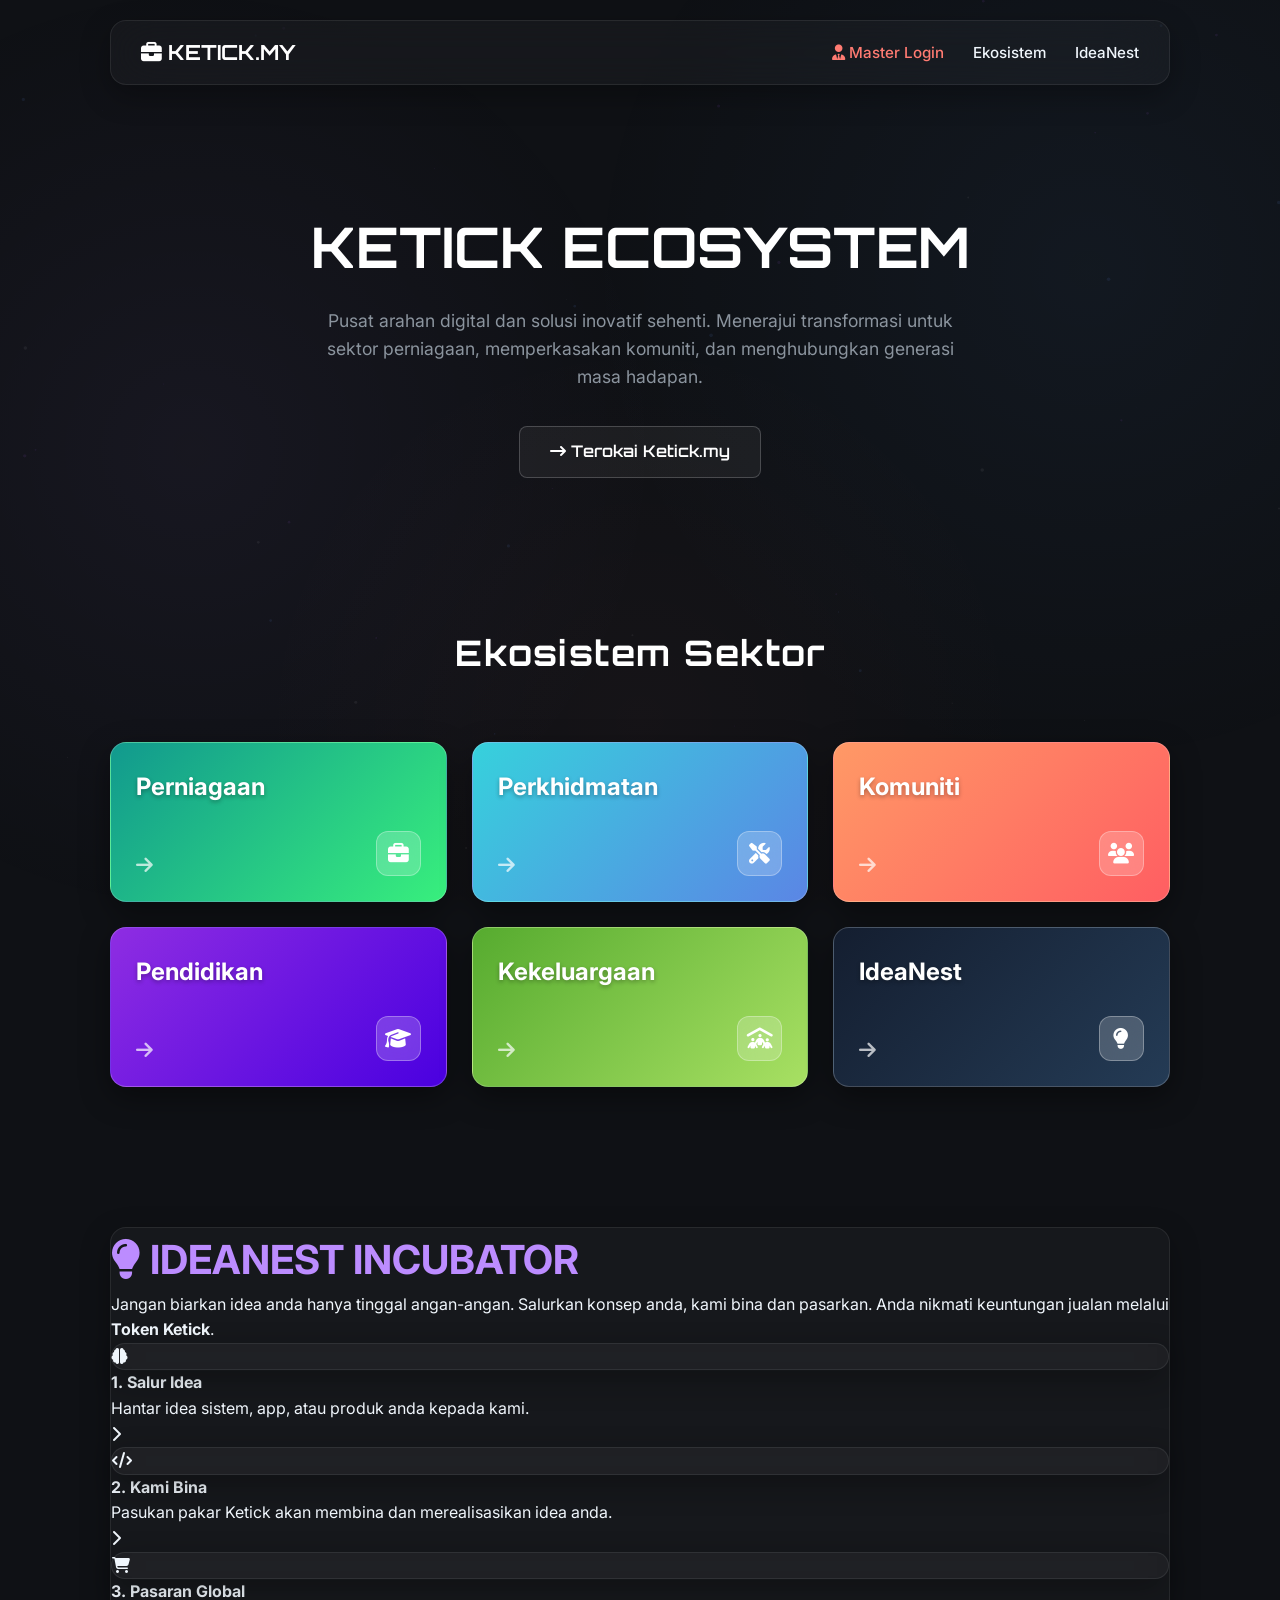
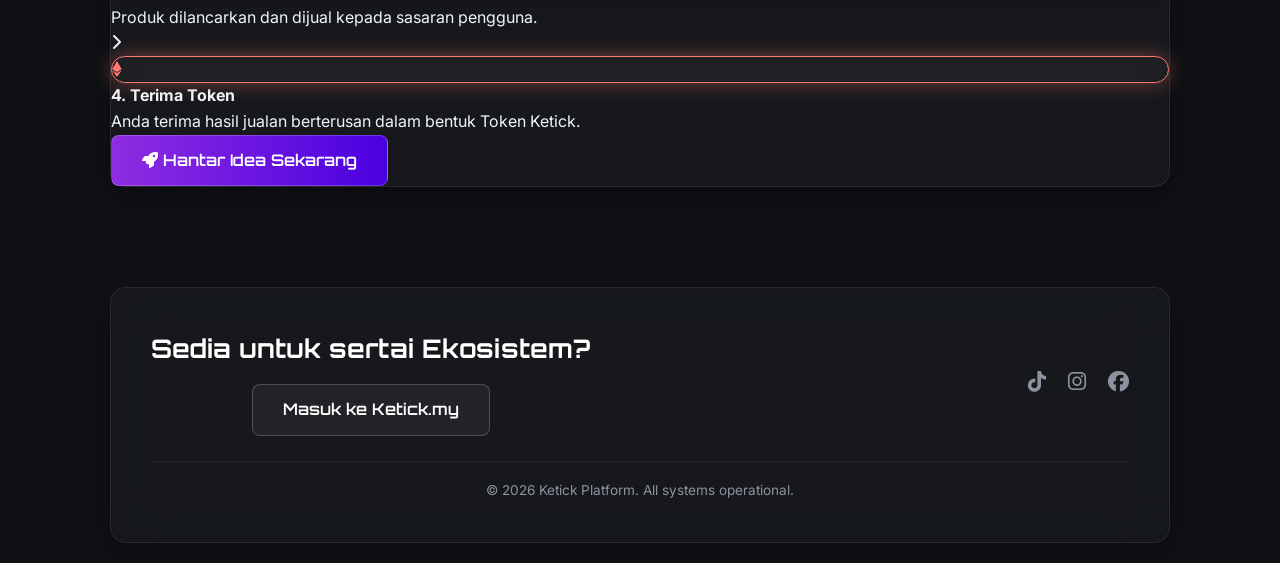
==== commit 14fdb270: "Update index.html" ====
--- a/index.html
+++ b/index.html
@@ -7,8 +7,10 @@
     
     <link rel="preconnect" href="https://fonts.googleapis.com">
     <link rel="preconnect" href="https://fonts.gstatic.com" crossorigin>
-    <link href="https://fonts.googleapis.com/css2?family=Inter:wght@300;400;600;700&family=Orbitron:wght@500;700;900&display=swap" rel="stylesheet">
+    <link href="https://fonts.googleapis.com/css2?family=Fira+Code:wght@400;500&family=Inter:wght@300;400;600;700&family=Orbitron:wght@500;700;900&display=swap" rel="stylesheet">
+    
     <link rel="stylesheet" href="https://cdnjs.cloudflare.com/ajax/libs/font-awesome/6.4.0/css/all.min.css">
+    
     <link rel="stylesheet" href="css/style.css">
 </head>
 <body>
@@ -26,6 +28,7 @@
                     <i class="fa-solid fa-user-tie"></i> Master Login
                 </a>
                 <a href="#services-grid">Ekosistem</a>
+                <a href="#ideanest-focus">IdeaNest</a>
             </nav>
         </header>
 
@@ -87,6 +90,54 @@
             </div>
         </section>
 
+        <section id="ideanest-focus" class="fade-in">
+            <div class="ideanest-panel glass-panel">
+                <div class="ideanest-header">
+                    <h2 class="glitch-text" data-text="IDEANEST INCUBATOR" style="font-size: 2.5rem; color: var(--accent-purple);">
+                        <i class="fa-solid fa-lightbulb"></i> IDEANEST INCUBATOR
+                    </h2>
+                    <p>Jangan biarkan idea anda hanya tinggal angan-angan. Salurkan konsep anda, kami bina dan pasarkan. Anda nikmati keuntungan jualan melalui <strong>Token Ketick</strong>.</p>
+                </div>
+                
+                <div class="ideanest-flow">
+                    <div class="flow-step">
+                        <div class="step-icon glass-panel"><i class="fa-solid fa-brain"></i></div>
+                        <h4>1. Salur Idea</h4>
+                        <p>Hantar idea sistem, app, atau produk anda kepada kami.</p>
+                    </div>
+                    <i class="fa-solid fa-chevron-right flow-arrow"></i>
+                    
+                    <div class="flow-step">
+                        <div class="step-icon glass-panel"><i class="fa-solid fa-code"></i></div>
+                        <h4>2. Kami Bina</h4>
+                        <p>Pasukan pakar Ketick akan membina dan merealisasikan idea anda.</p>
+                    </div>
+                    <i class="fa-solid fa-chevron-right flow-arrow"></i>
+                    
+                    <div class="flow-step">
+                        <div class="step-icon glass-panel"><i class="fa-solid fa-cart-shopping"></i></div>
+                        <h4>3. Pasaran Global</h4>
+                        <p>Produk dilancarkan dan dijual kepada sasaran pengguna.</p>
+                    </div>
+                    <i class="fa-solid fa-chevron-right flow-arrow"></i>
+                    
+                    <div class="flow-step">
+                        <div class="step-icon glass-panel" style="border-color: var(--accent-magenta); box-shadow: 0 0 20px rgba(255, 123, 114, 0.4);">
+                            <i class="fa-brands fa-ethereum" style="color: var(--accent-magenta);"></i>
+                        </div>
+                        <h4>4. Terima Token</h4>
+                        <p>Anda terima hasil jualan berterusan dalam bentuk Token Ketick.</p>
+                    </div>
+                </div>
+
+                <div class="ideanest-cta">
+                    <a href="#hantar-idea" class="btn-glow magnetic-btn" style="background: linear-gradient(90deg, #8E2DE2 0%, #4A00E0 100%);">
+                        <i class="fa-solid fa-rocket"></i> Hantar Idea Sekarang
+                    </a>
+                </div>
+            </div>
+        </section>
+
         <footer class="glass-panel fade-in">
             <div class="footer-content">
                 <div class="footer-cta">
@@ -103,6 +154,7 @@
                 <p>&copy; 2026 Ketick Platform. All systems operational.</p>
             </div>
         </footer>
+
     </div>
 
     <script src="js/script.js"></script>
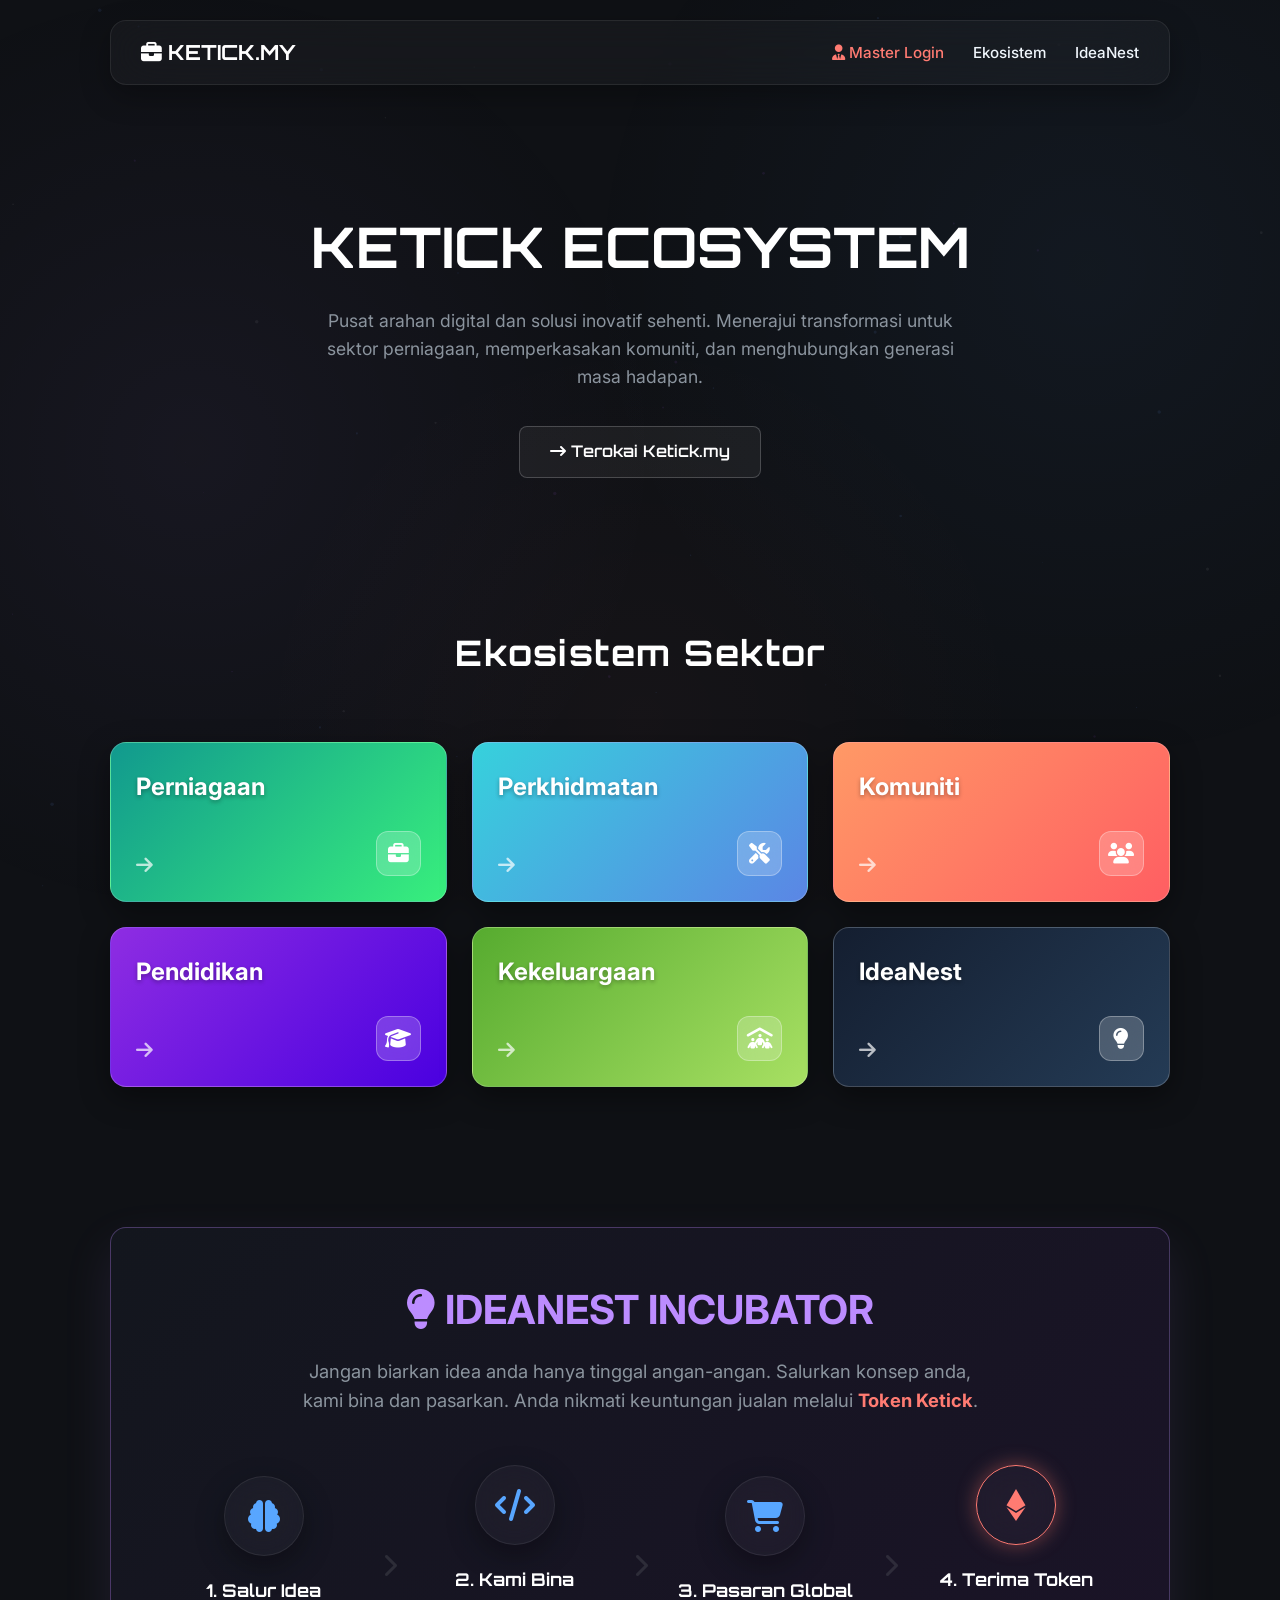
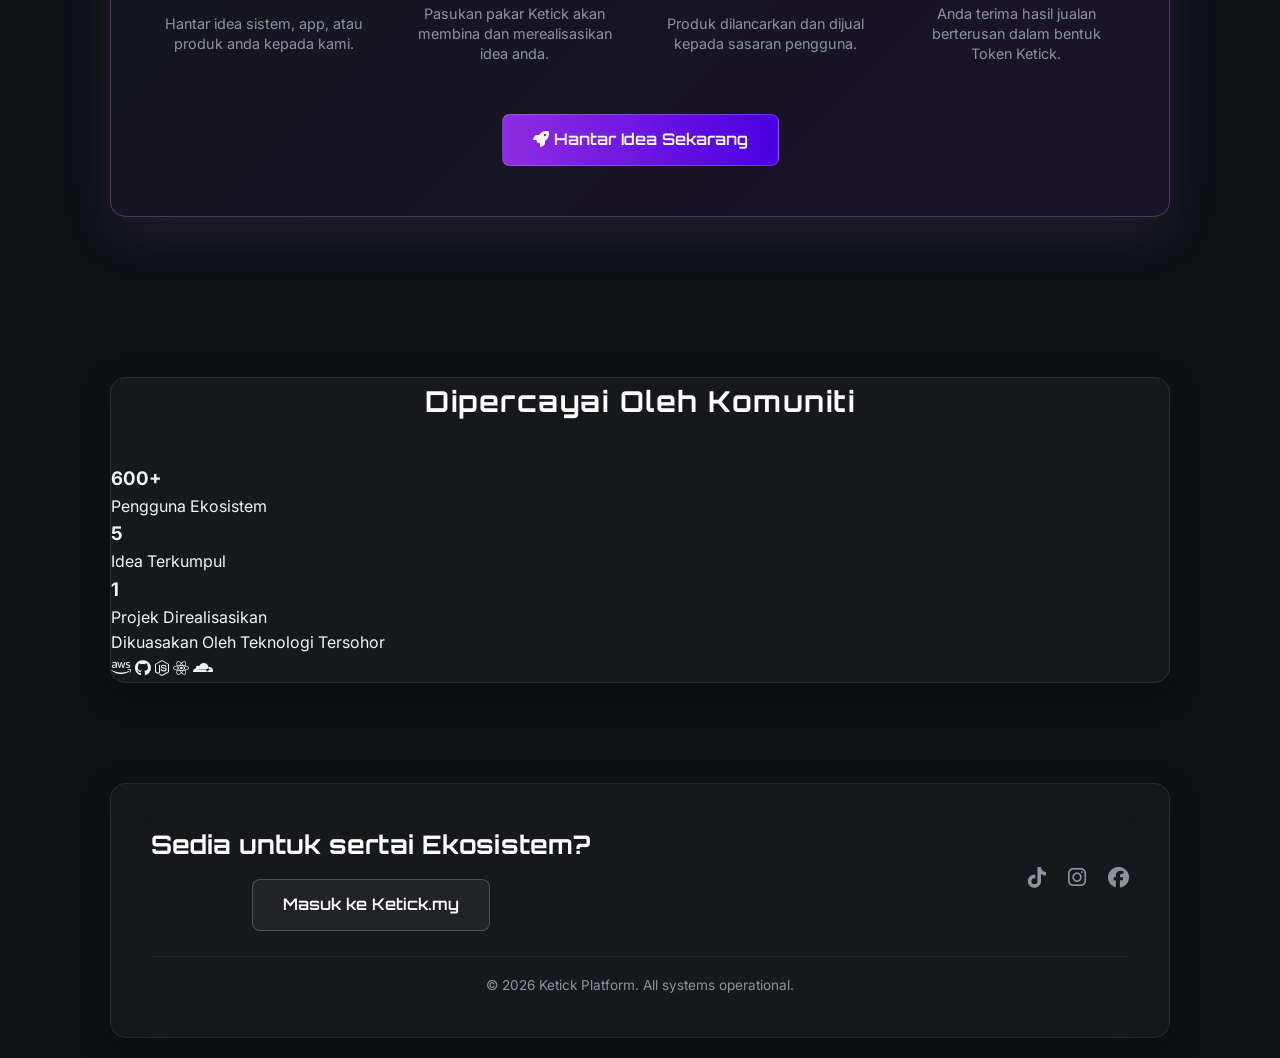
==== commit 49d383f3: "Update index.html" ====
--- a/index.html
+++ b/index.html
@@ -3,6 +3,11 @@
 <head>
     <meta charset="UTF-8">
     <meta name="viewport" content="width=device-width, initial-scale=1.0">
+    
+    <meta name="description" content="Ketick Ecosystem - Pusat arahan digital dan solusi inovatif sehenti. Salurkan idea anda di IdeaNest dan jana pendapatan melalui Token Ketick.">
+    <meta name="keywords" content="Ketick, Ekosistem Digital, Solusi Perniagaan, Startup Malaysia, IdeaNest, Token Ketick, Web App">
+    <meta name="author" content="Ketick Ecosystem">
+    
     <title>Ketick Ecosystem - Public Interface</title>
     
     <link rel="preconnect" href="https://fonts.googleapis.com">
@@ -138,6 +143,38 @@
             </div>
         </section>
 
+        <section id="social-proof" class="fade-in">
+            <div class="glass-panel proof-panel">
+                <h2 class="section-title" style="margin-bottom: 40px; font-size: 1.8rem;">Dipercayai Oleh Komuniti</h2>
+                
+                <div class="stats-grid">
+                    <div class="stat-item">
+                        <h3 class="stat-number"><span class="counter" data-target="12500">0</span>+</h3>
+                        <p class="stat-label">Pengguna Ekosistem</p>
+                    </div>
+                    <div class="stat-item">
+                        <h3 class="stat-number"><span class="counter" data-target="86">0</span></h3>
+                        <p class="stat-label">Idea Terkumpul</p>
+                    </div>
+                    <div class="stat-item">
+                        <h3 class="stat-number"><span class="counter" data-target="15">0</span></h3>
+                        <p class="stat-label">Projek Direalisasikan</p>
+                    </div>
+                </div>
+
+                <div class="partners-section">
+                    <p class="partners-title">Dikuasakan Oleh Teknologi Tersohor</p>
+                    <div class="partners-logos">
+                        <i class="fa-brands fa-aws" title="AWS Cloud"></i>
+                        <i class="fa-brands fa-github" title="GitHub"></i>
+                        <i class="fa-brands fa-node-js" title="Node.js"></i>
+                        <i class="fa-brands fa-react" title="React"></i>
+                        <i class="fa-brands fa-cloudflare" title="Cloudflare Security"></i>
+                    </div>
+                </div>
+            </div>
+        </section>
+
         <footer class="glass-panel fade-in">
             <div class="footer-content">
                 <div class="footer-cta">
--- a/css/style.css
+++ b/css/style.css
@@ -63,50 +63,6 @@
 .btn-glow:hover { background: rgba(255,255,255,0.1); border-color: var(--accent-blue); }
 
 /* =========================================
-   CYBER DINO SANCTUARY (LOCAL VIDEO OPTIMIZED)
-========================================= */
-#dino-sanctuary-zone {
-    display: flex; justify-content: center; padding: 20px 0;
-}
-
-.sanctuary-box {
-    width: 100%; height: 380px; position: relative; overflow: hidden;
-    border: 2px solid rgba(188, 140, 255, 0.4); 
-    box-shadow: 0 0 50px rgba(188, 140, 255, 0.15), inset 0 0 60px rgba(0,0,0,1);
-    border-radius: 20px;
-    background-color: #000; 
-}
-
-.sanctuary-bg {
-    position: absolute; top: 0; left: 0; width: 100%; height: 100%;
-    background: 
-        linear-gradient(to top, #000 10%, transparent 90%),
-        repeating-linear-gradient(0deg, transparent, transparent 29px, rgba(88, 166, 255, 0.02) 30px),
-        repeating-linear-gradient(90deg, transparent, transparent 29px, rgba(88, 166, 255, 0.02) 30px);
-    opacity: 0.7; z-index: 1;
-}
-
-.realistic-dino {
-    position: absolute; width: 100%; height: 100%; top: 0; left: 0; z-index: 2; 
-    
-    /* Mix Blend Mode Screen hilangkan background hitam video */
-    mix-blend-mode: screen; 
-    filter: brightness(1.1) contrast(1.1) drop-shadow(0 0 25px rgba(188, 140, 255, 0.4));
-    
-    object-fit: cover; 
-    animation: sanctuaryPatrol 45s linear infinite;
-}
-
-@keyframes sanctuaryPatrol {
-    0% { transform: translateX(-20%) scaleX(1); }
-    45% { transform: translateX(20%) scaleX(1); }
-    46% { transform: translateX(20%) scaleX(-1); }
-    95% { transform: translateX(-20%) scaleX(-1); }
-    96% { transform: translateX(-20%) scaleX(1); }
-    100% { transform: translateX(-20%) scaleX(1); }
-}
-
-/* =========================================
    VIBRANT GLASSMORPHISM CARDS
 ========================================= */
 .grid-6-cards {
@@ -149,8 +105,57 @@
 .card-darkblue { background: linear-gradient(135deg, #141E30 0%, #243B55 100%); }
 
 /* =========================================
-   ADMIN DASHBOARD WIDGETS
+   IDEANEST FOCUS SECTION
 ========================================= */
+#ideanest-focus { padding: 60px 0 100px 0; }
+
+.ideanest-panel {
+    padding: 50px; border: 1px solid rgba(188, 140, 255, 0.3);
+    box-shadow: 0 20px 50px rgba(188, 140, 255, 0.1);
+    background: linear-gradient(135deg, rgba(20, 24, 32, 0.8) 0%, rgba(30, 20, 45, 0.8) 100%);
+    text-align: center;
+}
+
+.ideanest-header { margin-bottom: 50px; }
+.ideanest-header p { color: var(--text-muted); font-size: 1.15rem; max-width: 700px; margin: 15px auto 0; }
+.ideanest-header strong { color: var(--accent-magenta); }
+
+.ideanest-flow {
+    display: flex; justify-content: space-between; align-items: center;
+    flex-wrap: wrap; margin-bottom: 50px; gap: 15px;
+}
+
+.flow-step { flex: 1; min-width: 150px; display: flex; flex-direction: column; align-items: center; }
+
+.step-icon {
+    width: 80px; height: 80px; border-radius: 50%; display: flex; justify-content: center;
+    align-items: center; font-size: 2rem; color: var(--accent-blue); margin-bottom: 20px;
+    transition: transform 0.3s, box-shadow 0.3s;
+}
+
+.flow-step:hover .step-icon {
+    transform: translateY(-10px); box-shadow: 0 10px 25px rgba(88, 166, 255, 0.3);
+    border-color: var(--accent-blue);
+}
+
+.flow-step h4 { font-family: var(--font-heading); color: #fff; margin-bottom: 10px; font-size: 1.1rem; }
+.flow-step p { font-size: 0.9rem; color: var(--text-muted); line-height: 1.4; }
+.flow-arrow { font-size: 1.5rem; color: rgba(255, 255, 255, 0.1); }
+.ideanest-cta { margin-top: 30px; }
+
+
+/* =========================================
+   ADMIN DASHBOARD CSS (Kept for admin-dashboard.html)
+========================================= */
+
+/* Cyber Dino Sanctuary */
+#dino-sanctuary-zone { display: flex; justify-content: center; padding: 20px 0; }
+.sanctuary-box { width: 100%; height: 380px; position: relative; overflow: hidden; border: 2px solid rgba(188, 140, 255, 0.4); box-shadow: 0 0 50px rgba(188, 140, 255, 0.15), inset 0 0 60px rgba(0,0,0,1); border-radius: 20px; background-color: #000; }
+.sanctuary-bg { position: absolute; top: 0; left: 0; width: 100%; height: 100%; background: linear-gradient(to top, #000 10%, transparent 90%), repeating-linear-gradient(0deg, transparent, transparent 29px, rgba(88, 166, 255, 0.02) 30px), repeating-linear-gradient(90deg, transparent, transparent 29px, rgba(88, 166, 255, 0.02) 30px); opacity: 0.7; z-index: 1; }
+.realistic-dino { position: absolute; width: 100%; height: 100%; top: 0; left: 0; z-index: 2; mix-blend-mode: screen; filter: brightness(1.1) contrast(1.1) drop-shadow(0 0 25px rgba(188, 140, 255, 0.4)); object-fit: cover; animation: sanctuaryPatrol 45s linear infinite; }
+@keyframes sanctuaryPatrol { 0% { transform: translateX(-20%) scaleX(1); } 45% { transform: translateX(20%) scaleX(1); } 46% { transform: translateX(20%) scaleX(-1); } 95% { transform: translateX(-20%) scaleX(-1); } 96% { transform: translateX(-20%) scaleX(1); } 100% { transform: translateX(-20%) scaleX(1); } }
+
+/* Widgets */
 .grid-analytics { display: grid; grid-template-columns: repeat(auto-fit, minmax(300px, 1fr)); gap: 25px; }
 .widget { padding: 25px; text-align: center; display: flex; flex-direction: column; align-items: center; transition: transform 0.3s, border-color 0.3s; }
 .widget:hover { transform: translateY(-3px); border-color: rgba(112, 161, 255, 0.2); }
@@ -158,7 +163,7 @@
 .widget-content { font-size: 2.8rem; font-weight: bold; color: var(--accent-blue); text-shadow: 0 0 8px rgba(112, 161, 255, 0.3); display: flex; align-items: center; gap: 12px; }
 .widget-icon { font-size: 2.2rem; color: var(--accent-purple); }
 
-/* Circular Progress Widget */
+/* Circular Progress */
 .circular-progress { position: relative; width: 140px; height: 140px; }
 .circular-progress svg { width: 140px; height: 140px; transform: rotate(-90deg); }
 .circular-progress circle { fill: none; stroke-width: 6; stroke-linecap: round; }
@@ -167,13 +172,13 @@
 .circular-progress.animate .progress { stroke-dashoffset: 32; }
 .circular-progress .percentage { position: absolute; top: 50%; left: 50%; transform: translate(-50%, -50%); font-size: 1.7rem; font-family: var(--font-heading); color: #fff; }
 
-/* Chart Simulation Widget */
+/* Chart Simulation */
 .chart-container { display: flex; align-items: flex-end; gap: 7px; height: 90px; width: 100%; justify-content: center; }
 .chart-container .bar { width: 18px; background: linear-gradient(to top, #4a69bd, var(--accent-blue)); border-radius: 3px 3px 0 0; height: 0; transition: height 1.5s ease-out; }
 .chart-container.animate .bar { height: var(--height); animation: equalizer 2s infinite alternate ease-in-out; }
 @keyframes equalizer { 0% { transform: scaleY(0.9); } 100% { transform: scaleY(1.05); } }
 
-/* --- TERMINAL WINDOW --- */
+/* Terminal Window */
 .terminal-window { max-width: 800px; margin: 0 auto; background: rgba(10, 12, 16, 0.85); border-radius: 8px; overflow: hidden; border: 1px solid var(--glass-border); box-shadow: 0 10px 30px rgba(0, 0, 0, 0.5); }
 .terminal-header { background: rgba(255, 255, 255, 0.03); padding: 12px 15px; display: flex; align-items: center; border-bottom: 1px solid var(--glass-border); }
 .terminal-header .dot { width: 12px; height: 12px; border-radius: 50%; margin-right: 8px; }
@@ -184,7 +189,7 @@
 .terminal-body .keyword { color: #7ee787; } .terminal-body .dir { color: #79c0ff; }
 .terminal-body .file { color: #d2a8ff; } .terminal-body .comment { color: #8b949e; font-style: italic; }
 .terminal-body .cursor { display: inline-block; width: 8px; height: 15px; background-color: #7ee787; vertical-align: middle; animation: blink 1s step-end infinite; }
-@keyframes blink { 0%, 100% { opacity: 1; } 50% { opacity: 0; } }
+
 
 /* --- FOOTER --- */
 footer { margin-top: 40px; padding: 40px; text-align: center; }
@@ -200,6 +205,12 @@
 .fade-in.is-visible, .slide-down.is-visible { opacity: 1; visibility: visible; transform: translateY(0); }
 
 /* --- RESPONSIVE --- */
+@media (max-width: 900px) {
+    .ideanest-flow { flex-direction: column; gap: 30px; }
+    .flow-arrow { transform: rotate(90deg); margin: 10px 0; }
+    .ideanest-panel { padding: 30px 20px; }
+}
+
 @media (max-width: 768px) {
     .hero-content h1 { font-size: 2.2rem; }
     header { flex-direction: column; gap: 15px; padding: 15px; }
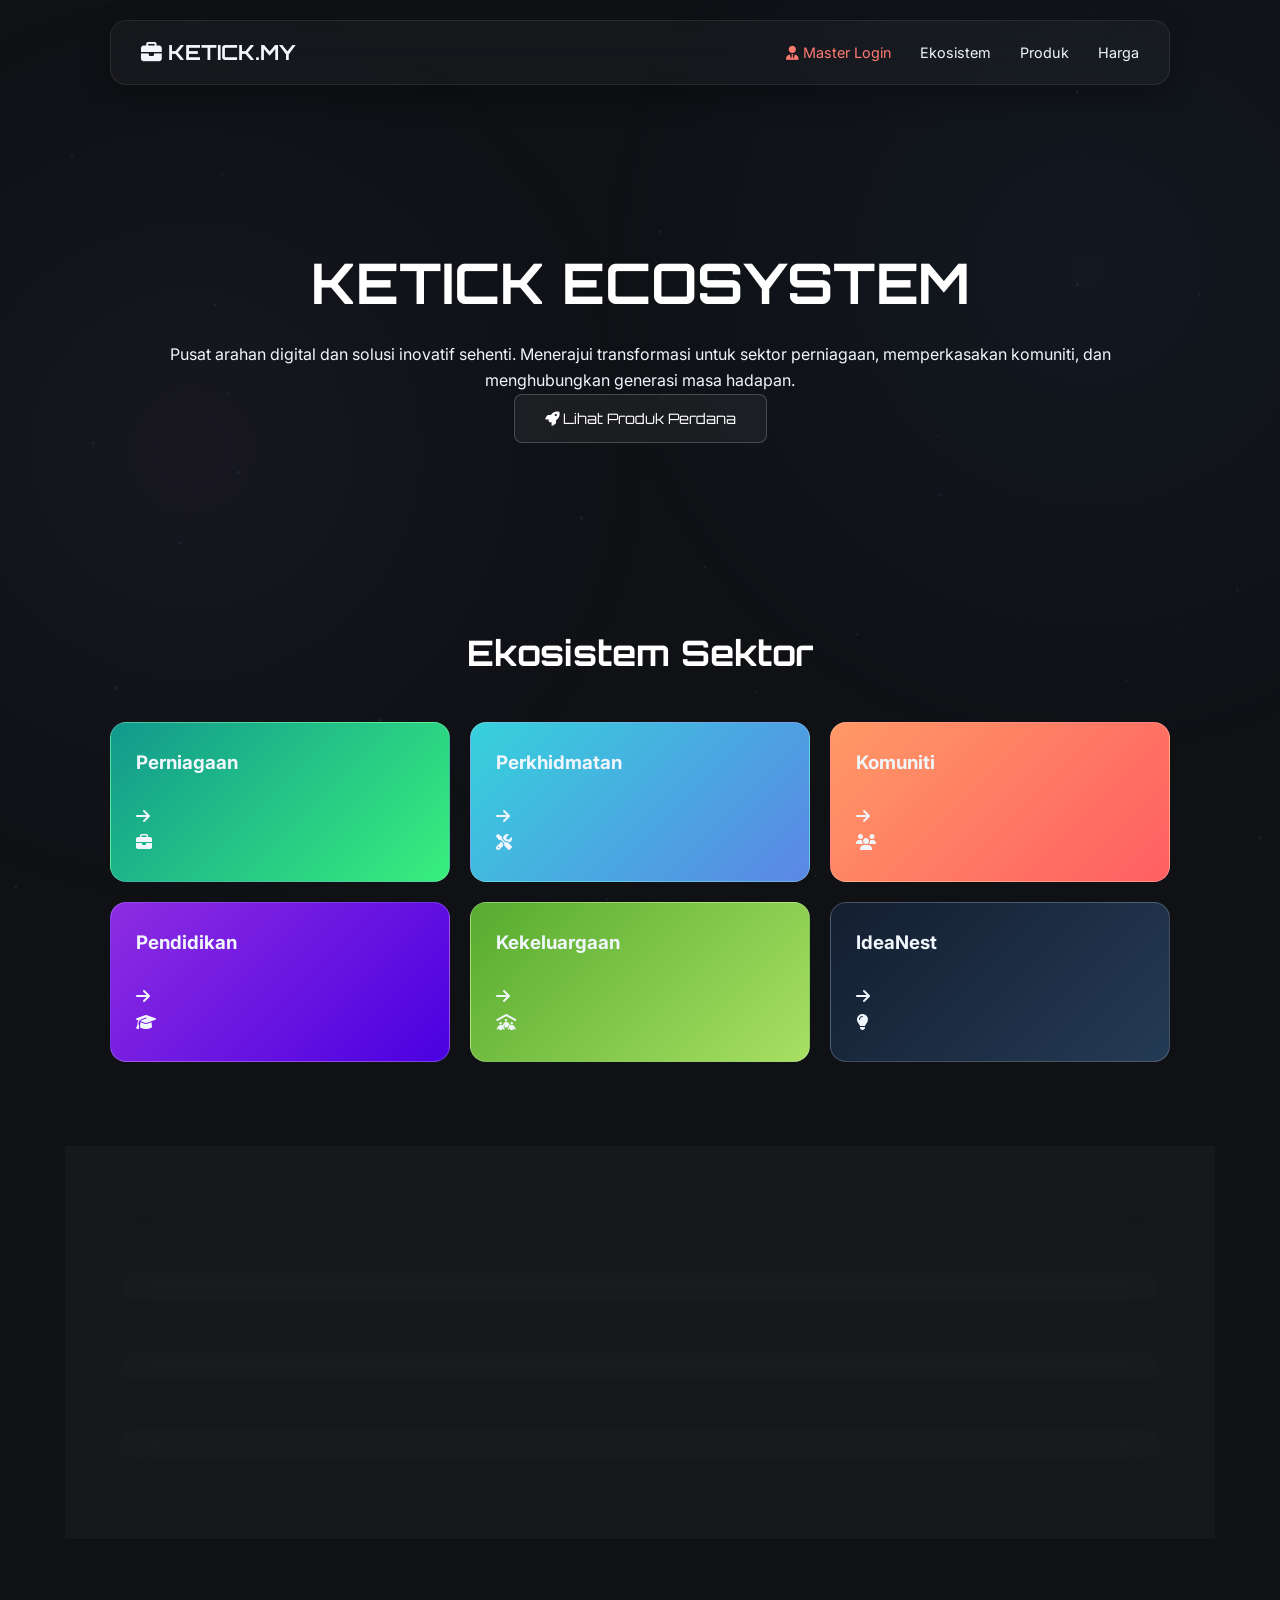
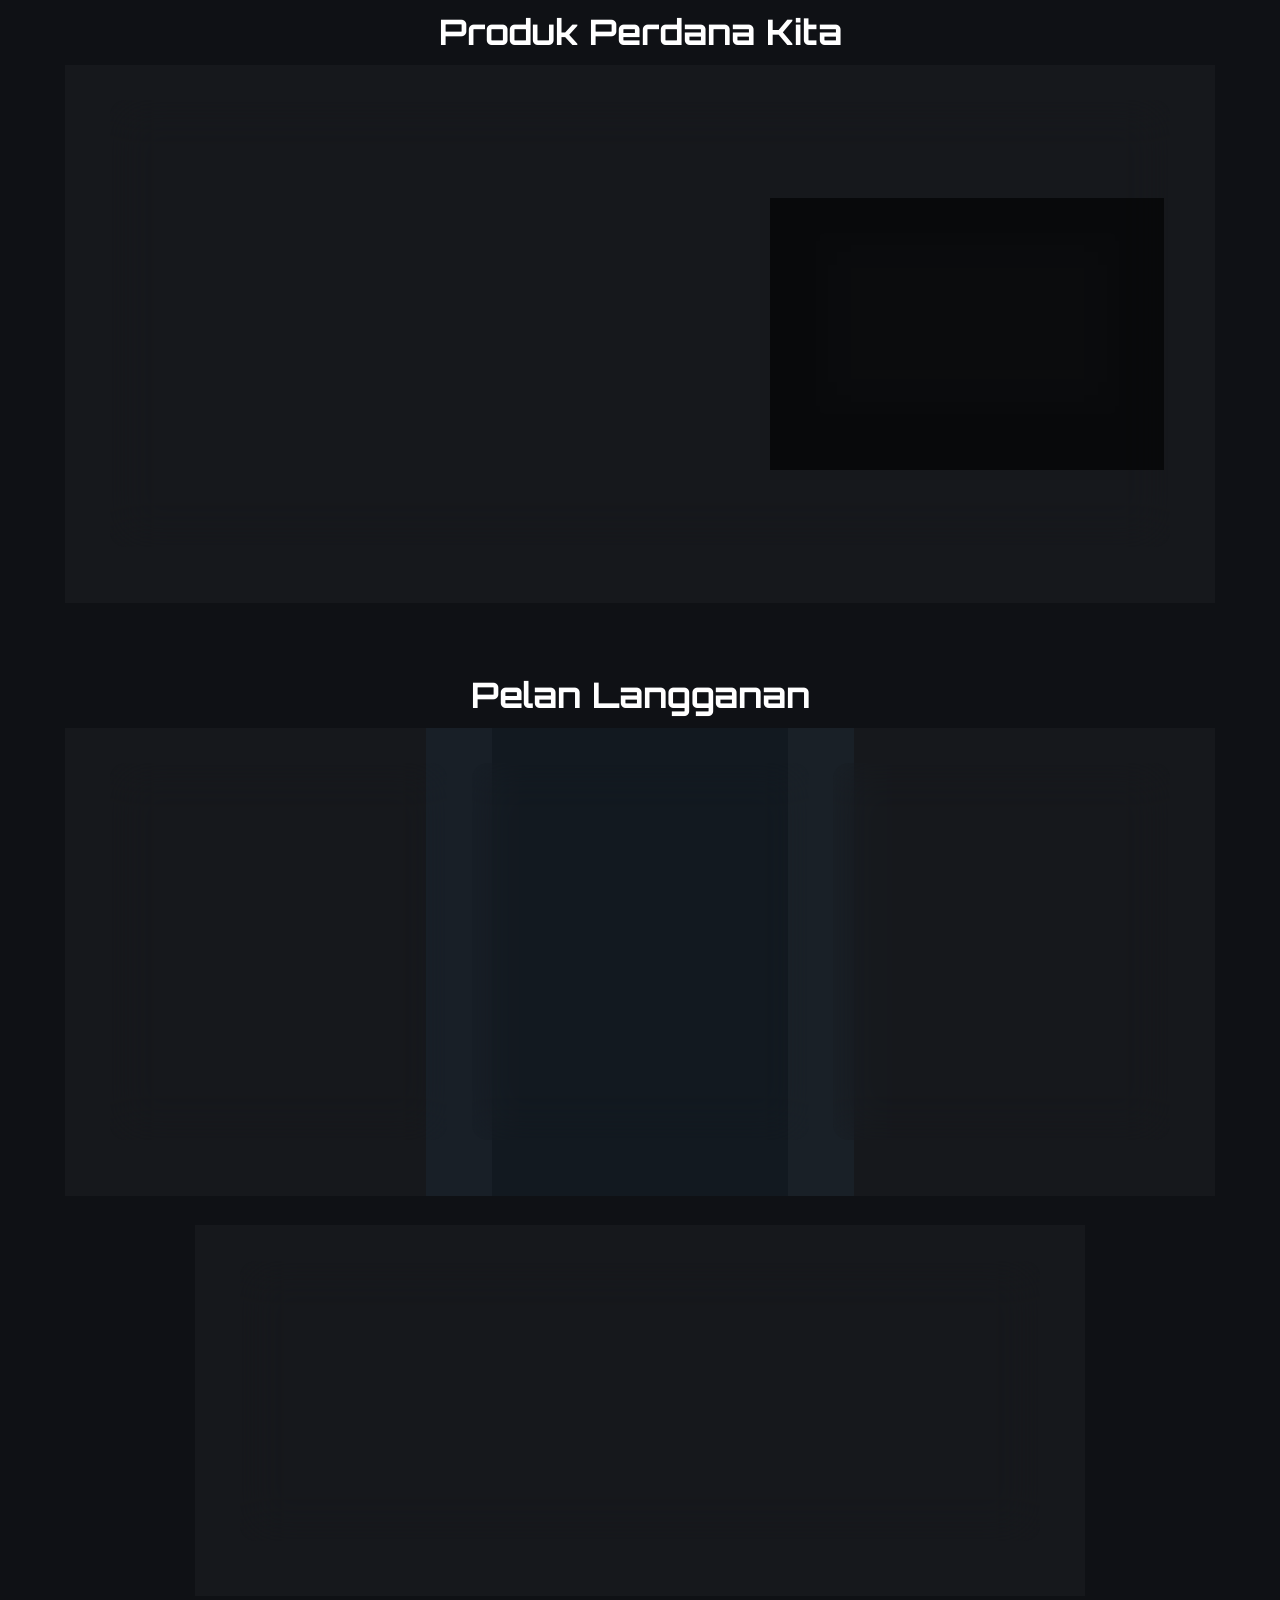
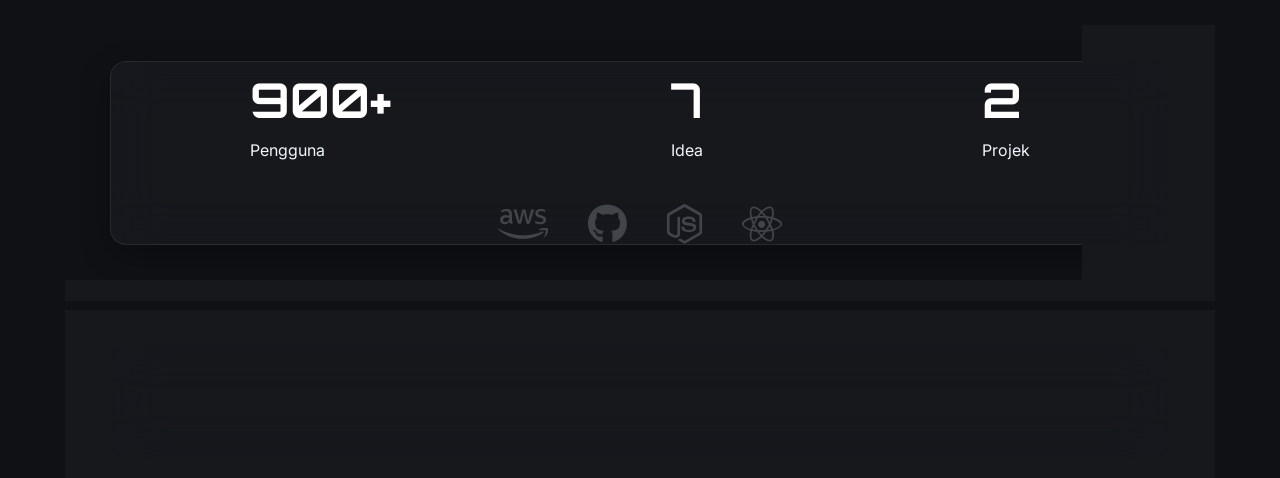
==== commit 3c46b57b: "Update index.html" ====
--- a/index.html
+++ b/index.html
@@ -5,7 +5,7 @@
     <meta name="viewport" content="width=device-width, initial-scale=1.0">
     
     <meta name="description" content="Ketick Ecosystem - Pusat arahan digital dan solusi inovatif sehenti. Salurkan idea anda di IdeaNest dan jana pendapatan melalui Token Ketick.">
-    <meta name="keywords" content="Ketick, Ekosistem Digital, Solusi Perniagaan, Startup Malaysia, IdeaNest, Token Ketick, Web App">
+    <meta name="keywords" content="Ketick, Ekosistem Digital, Solusi Perniagaan, Startup Malaysia, IdeaNest, Token Ketick, Web App, ERP Core">
     <meta name="author" content="Ketick Ecosystem">
     
     <title>Ketick Ecosystem - Public Interface</title>
@@ -33,7 +33,8 @@
                     <i class="fa-solid fa-user-tie"></i> Master Login
                 </a>
                 <a href="#services-grid">Ekosistem</a>
-                <a href="#ideanest-focus">IdeaNest</a>
+                <a href="#featured-product">Produk</a>
+                <a href="#pricing">Harga</a>
             </nav>
         </header>
 
@@ -41,8 +42,8 @@
             <div class="hero-content">
                 <h1 class="glitch-text" data-text="KETICK ECOSYSTEM">KETICK ECOSYSTEM</h1>
                 <p>Pusat arahan digital dan solusi inovatif sehenti. Menerajui transformasi untuk sektor perniagaan, memperkasakan komuniti, dan menghubungkan generasi masa hadapan.</p>
-                <a href="https://ketick.my" class="btn-glow magnetic-btn">
-                    <i class="fa-solid fa-arrow-right-long"></i> Terokai Ketick.my
+                <a href="#featured-product" class="btn-glow magnetic-btn">
+                    <i class="fa-solid fa-rocket"></i> Lihat Produk Perdana
                 </a>
             </div>
         </section>
@@ -50,126 +51,106 @@
         <section id="services-grid" class="fade-in">
             <h2 class="section-title">Ekosistem Sektor</h2>
             <div class="grid-6-cards">
-                <div class="vibrant-card card-teal">
-                    <h3>Perniagaan</h3>
-                    <div class="card-bottom">
-                        <i class="fa-solid fa-arrow-right arrow-icon"></i>
-                        <div class="icon-box"><i class="fa-solid fa-briefcase"></i></div>
-                    </div>
+                <div class="vibrant-card card-teal"><h3>Perniagaan</h3><div class="card-bottom"><i class="fa-solid fa-arrow-right arrow-icon"></i><div class="icon-box"><i class="fa-solid fa-briefcase"></i></div></div></div>
+                <div class="vibrant-card card-blue"><h3>Perkhidmatan</h3><div class="card-bottom"><i class="fa-solid fa-arrow-right arrow-icon"></i><div class="icon-box"><i class="fa-solid fa-screwdriver-wrench"></i></div></div></div>
+                <div class="vibrant-card card-orange"><h3>Komuniti</h3><div class="card-bottom"><i class="fa-solid fa-arrow-right arrow-icon"></i><div class="icon-box"><i class="fa-solid fa-users"></i></div></div></div>
+                <div class="vibrant-card card-purple"><h3>Pendidikan</h3><div class="card-bottom"><i class="fa-solid fa-arrow-right arrow-icon"></i><div class="icon-box"><i class="fa-solid fa-graduation-cap"></i></div></div></div>
+                <div class="vibrant-card card-green"><h3>Kekeluargaan</h3><div class="card-bottom"><i class="fa-solid fa-arrow-right arrow-icon"></i><div class="icon-box"><i class="fa-solid fa-people-roof"></i></div></div></div>
+                <div class="vibrant-card card-darkblue"><h3>IdeaNest</h3><div class="card-bottom"><i class="fa-solid fa-arrow-right arrow-icon"></i><div class="icon-box"><i class="fa-solid fa-lightbulb"></i></div></div></div>
+            </div>
+        </section>
+
+        <section id="ideanest-focus" class="fade-in">
+            <div class="ideanest-panel glass-panel">
+                <h2 class="glitch-text" data-text="IDEANEST INCUBATOR" style="font-size: 2.5rem; color: var(--accent-purple);">
+                    <i class="fa-solid fa-lightbulb"></i> IDEANEST INCUBATOR
+                </h2>
+                <p>Salurkan konsep anda, kami bina dan pasarkan. Anda nikmati keuntungan jualan melalui <strong>Token Ketick</strong>.</p>
+                <div class="ideanest-flow">
+                    <div class="flow-step"><div class="step-icon glass-panel"><i class="fa-solid fa-brain"></i></div><h4>1. Salur Idea</h4></div>
+                    <i class="fa-solid fa-chevron-right flow-arrow"></i>
+                    <div class="flow-step"><div class="step-icon glass-panel"><i class="fa-solid fa-code"></i></div><h4>2. Kami Bina</h4></div>
+                    <i class="fa-solid fa-chevron-right flow-arrow"></i>
+                    <div class="flow-step"><div class="step-icon glass-panel" style="border-color: var(--accent-magenta);"><i class="fa-brands fa-ethereum" style="color: var(--accent-magenta);"></i></div><h4>3. Terima Token</h4></div>
                 </div>
-                <div class="vibrant-card card-blue">
-                    <h3>Perkhidmatan</h3>
-                    <div class="card-bottom">
-                        <i class="fa-solid fa-arrow-right arrow-icon"></i>
-                        <div class="icon-box"><i class="fa-solid fa-screwdriver-wrench"></i></div>
-                    </div>
+            </div>
+        </section>
+
+        <section id="featured-product" class="fade-in">
+            <h2 class="section-title">Produk Perdana Kita</h2>
+            <div class="product-spotlight glass-panel">
+                <div class="product-info">
+                    <span class="badge">SISTEM TERBARU</span>
+                    <h2>Ketick ERP Core</h2>
+                    <p>Sistem pengurusan perniagaan bersepadu yang diringkaskan khas untuk usahawan moden. Pantau stok, jualan, dan akaun dalam satu paparan hologram yang intuitif.</p>
+                    <ul class="product-features">
+                        <li><i class="fa-solid fa-check"></i> Dashboard Analitik Real-time</li>
+                        <li><i class="fa-solid fa-check"></i> Integrasi Firebase & Cloud Node.js</li>
+                        <li><i class="fa-solid fa-check"></i> Mesra Smartphone & Desktop</li>
+                    </ul>
+                    <a href="#waitlist" class="btn-glow" style="background: var(--accent-blue); color: #000; border:none; font-weight: 700;">Lihat Demo Live</a>
                 </div>
-                <div class="vibrant-card card-orange">
-                    <h3>Komuniti</h3>
-                    <div class="card-bottom">
-                        <i class="fa-solid fa-arrow-right arrow-icon"></i>
-                        <div class="icon-box"><i class="fa-solid fa-users"></i></div>
-                    </div>
-                </div>
-                <div class="vibrant-card card-purple">
-                    <h3>Pendidikan</h3>
-                    <div class="card-bottom">
-                        <i class="fa-solid fa-arrow-right arrow-icon"></i>
-                        <div class="icon-box"><i class="fa-solid fa-graduation-cap"></i></div>
-                    </div>
-                </div>
-                <div class="vibrant-card card-green">
-                    <h3>Kekeluargaan</h3>
-                    <div class="card-bottom">
-                        <i class="fa-solid fa-arrow-right arrow-icon"></i>
-                        <div class="icon-box"><i class="fa-solid fa-people-roof"></i></div>
-                    </div>
-                </div>
-                <div class="vibrant-card card-darkblue">
-                    <h3>IdeaNest</h3>
-                    <div class="card-bottom">
-                        <i class="fa-solid fa-arrow-right arrow-icon"></i>
-                        <div class="icon-box"><i class="fa-solid fa-lightbulb"></i></div>
+                <div class="product-preview">
+                    <div class="terminal-window glass-panel" style="margin: 0; background: rgba(0,0,0,0.6);">
+                        <div class="terminal-header"><span class="dot red"></span><span class="dot yellow"></span><span class="dot green"></span></div>
+                        <div class="terminal-body">
+                            <pre><code><span class="keyword">system</span>.init(<span class="file">"Ketick_ERP"</span>);
+<span class="comment">// Connecting to Ketick Cloud...</span>
+Status: <span class="keyword">Operational</span>
+Current_Revenue: <span class="keyword">RM 12,540.00</span>
+Sync_Nodes: <span class="file">Active</span></code></pre>
+                        </div>
                     </div>
                 </div>
             </div>
         </section>
 
-        <section id="ideanest-focus" class="fade-in">
-            <div class="ideanest-panel glass-panel">
-                <div class="ideanest-header">
-                    <h2 class="glitch-text" data-text="IDEANEST INCUBATOR" style="font-size: 2.5rem; color: var(--accent-purple);">
-                        <i class="fa-solid fa-lightbulb"></i> IDEANEST INCUBATOR
-                    </h2>
-                    <p>Jangan biarkan idea anda hanya tinggal angan-angan. Salurkan konsep anda, kami bina dan pasarkan. Anda nikmati keuntungan jualan melalui <strong>Token Ketick</strong>.</p>
+        <section id="pricing" class="fade-in">
+            <h2 class="section-title">Pelan Langganan</h2>
+            <div class="pricing-grid">
+                <div class="price-card glass-panel">
+                    <h3>Starter</h3>
+                    <div class="price">RM 0<span>/bln</span></div>
+                    <ul class="price-features"><li>Dashboard Asas</li><li>1 Modul Sektor</li><li>Akses Komuniti</li></ul>
+                    <button class="btn-glow" style="width: 100%;">Mula Percuma</button>
                 </div>
-                
-                <div class="ideanest-flow">
-                    <div class="flow-step">
-                        <div class="step-icon glass-panel"><i class="fa-solid fa-brain"></i></div>
-                        <h4>1. Salur Idea</h4>
-                        <p>Hantar idea sistem, app, atau produk anda kepada kami.</p>
-                    </div>
-                    <i class="fa-solid fa-chevron-right flow-arrow"></i>
-                    
-                    <div class="flow-step">
-                        <div class="step-icon glass-panel"><i class="fa-solid fa-code"></i></div>
-                        <h4>2. Kami Bina</h4>
-                        <p>Pasukan pakar Ketick akan membina dan merealisasikan idea anda.</p>
-                    </div>
-                    <i class="fa-solid fa-chevron-right flow-arrow"></i>
-                    
-                    <div class="flow-step">
-                        <div class="step-icon glass-panel"><i class="fa-solid fa-cart-shopping"></i></div>
-                        <h4>3. Pasaran Global</h4>
-                        <p>Produk dilancarkan dan dijual kepada sasaran pengguna.</p>
-                    </div>
-                    <i class="fa-solid fa-chevron-right flow-arrow"></i>
-                    
-                    <div class="flow-step">
-                        <div class="step-icon glass-panel" style="border-color: var(--accent-magenta); box-shadow: 0 0 20px rgba(255, 123, 114, 0.4);">
-                            <i class="fa-brands fa-ethereum" style="color: var(--accent-magenta);"></i>
-                        </div>
-                        <h4>4. Terima Token</h4>
-                        <p>Anda terima hasil jualan berterusan dalam bentuk Token Ketick.</p>
-                    </div>
+                <div class="price-card glass-panel pro-tier">
+                    <div class="popular-tag">PALING POPULAR</div>
+                    <h3>Professional</h3>
+                    <div class="price">RM 49<span>/bln</span></div>
+                    <ul class="price-features"><li>Ketick ERP Core</li><li>Semua Modul Sektor</li><li>Cloud Sync Real-time</li></ul>
+                    <button class="btn-glow" style="width: 100%; background: #fff; color: #000;">Dapatkan Sekarang</button>
                 </div>
+                <div class="price-card glass-panel">
+                    <h3>Enterprise</h3>
+                    <div class="price">Custom</div>
+                    <ul class="price-features"><li>Custom Architecture</li><li>Sokongan 24/7</li><li>White-label Option</li></ul>
+                    <button class="btn-glow" style="width: 100%;">Hubungi Kami</button>
+                </div>
+            </div>
+        </section>
 
-                <div class="ideanest-cta">
-                    <a href="#hantar-idea" class="btn-glow magnetic-btn" style="background: linear-gradient(90deg, #8E2DE2 0%, #4A00E0 100%);">
-                        <i class="fa-solid fa-rocket"></i> Hantar Idea Sekarang
-                    </a>
-                </div>
+        <section id="waitlist" class="fade-in">
+            <div class="waitlist-box glass-panel">
+                <h3>Sertai Senarai Menunggu</h3>
+                <p>Jadilah yang terawal menerima jemputan beta dan diskaun 50% untuk pelancaran sistem pertama kami.</p>
+                <form class="waitlist-form">
+                    <input type="email" placeholder="Masukkan email anda..." required>
+                    <button type="submit" class="btn-glow">Daftar Minat</button>
+                </form>
             </div>
         </section>
 
         <section id="social-proof" class="fade-in">
             <div class="glass-panel proof-panel">
-                <h2 class="section-title" style="margin-bottom: 40px; font-size: 1.8rem;">Dipercayai Oleh Komuniti</h2>
-                
                 <div class="stats-grid">
-                    <div class="stat-item">
-                        <h3 class="stat-number"><span class="counter" data-target="12500">0</span>+</h3>
-                        <p class="stat-label">Pengguna Ekosistem</p>
-                    </div>
-                    <div class="stat-item">
-                        <h3 class="stat-number"><span class="counter" data-target="86">0</span></h3>
-                        <p class="stat-label">Idea Terkumpul</p>
-                    </div>
-                    <div class="stat-item">
-                        <h3 class="stat-number"><span class="counter" data-target="15">0</span></h3>
-                        <p class="stat-label">Projek Direalisasikan</p>
-                    </div>
+                    <div class="stat-item"><h3 class="stat-number"><span class="counter" data-target="12500">0</span>+</h3><p class="stat-label">Pengguna</p></div>
+                    <div class="stat-item"><h3 class="stat-number"><span class="counter" data-target="86">0</span></h3><p class="stat-label">Idea</p></div>
+                    <div class="stat-item"><h3 class="stat-number"><span class="counter" data-target="15">0</span></h3><p class="stat-label">Projek</p></div>
                 </div>
-
                 <div class="partners-section">
-                    <p class="partners-title">Dikuasakan Oleh Teknologi Tersohor</p>
                     <div class="partners-logos">
-                        <i class="fa-brands fa-aws" title="AWS Cloud"></i>
-                        <i class="fa-brands fa-github" title="GitHub"></i>
-                        <i class="fa-brands fa-node-js" title="Node.js"></i>
-                        <i class="fa-brands fa-react" title="React"></i>
-                        <i class="fa-brands fa-cloudflare" title="Cloudflare Security"></i>
+                        <i class="fa-brands fa-aws"></i><i class="fa-brands fa-github"></i><i class="fa-brands fa-node-js"></i><i class="fa-brands fa-react"></i>
                     </div>
                 </div>
             </div>
@@ -177,23 +158,12 @@
 
         <footer class="glass-panel fade-in">
             <div class="footer-content">
-                <div class="footer-cta">
-                    <h3>Sedia untuk sertai Ekosistem?</h3>
-                    <a href="https://ketick.my" class="btn-glow magnetic-btn">Masuk ke Ketick.my</a>
-                </div>
-                <div class="footer-social">
-                    <a href="#"><i class="fa-brands fa-tiktok"></i></a>
-                    <a href="#"><i class="fa-brands fa-instagram"></i></a>
-                    <a href="#"><i class="fa-brands fa-facebook"></i></a>
-                </div>
-            </div>
-            <div class="footer-bottom">
                 <p>&copy; 2026 Ketick Platform. All systems operational.</p>
+                <div class="footer-social"><a href="#"><i class="fa-brands fa-tiktok"></i></a><a href="#"><i class="fa-brands fa-instagram"></i></a></div>
             </div>
         </footer>
 
     </div>
-
     <script src="js/script.js"></script>
 </body>
 </html>
--- a/css/style.css
+++ b/css/style.css
@@ -1,7 +1,6 @@
-/* --- CSS VARIABLES (Minimalist Professional & Vibrant) --- */
+/* --- CSS VARIABLES --- */
 :root {
     --bg-color-1: #0f1115;
-    --bg-color-2: #161b22;
     --accent-blue: #58a6ff;
     --accent-purple: #bc8cff;
     --accent-magenta: #ff7b72;
@@ -15,208 +14,89 @@
 
 /* --- GLOBAL RESET --- */
 * { margin: 0; padding: 0; box-sizing: border-box; }
+body { background-color: var(--bg-color-1); color: var(--text-main); font-family: var(--font-body); overflow-x: hidden; line-height: 1.6; }
 
-body {
-    background-color: var(--bg-color-1); color: var(--text-main);
-    font-family: var(--font-body); overflow-x: hidden; line-height: 1.6;
-}
+/* --- BACKGROUND --- */
+.bg-animated { position: fixed; top: 0; left: 0; width: 100vw; height: 100vh; z-index: -2; background: radial-gradient(circle at 15% 50%, rgba(188, 140, 255, 0.05), transparent 40%), radial-gradient(circle at 85% 30%, rgba(88, 166, 255, 0.05), transparent 40%); animation: pulseGlow 20s infinite alternate; }
+@keyframes pulseGlow { 0% { opacity: 0.6; } 100% { opacity: 0.9; } }
+#particle-canvas { position: fixed; top: 0; left: 0; z-index: -1; opacity: 0.3; }
 
-/* --- BACKGROUND ANIMATION --- */
-.bg-animated {
-    position: fixed; top: 0; left: 0; width: 100vw; height: 100vh; z-index: -2;
-    background: radial-gradient(circle at 15% 50%, rgba(188, 140, 255, 0.05), transparent 40%),
-                radial-gradient(circle at 85% 30%, rgba(88, 166, 255, 0.05), transparent 40%),
-                radial-gradient(circle at 50% 80%, rgba(255, 123, 114, 0.03), transparent 40%);
-    animation: pulseGlow 20s infinite alternate;
-}
-
-#particle-canvas { position: fixed; top: 0; left: 0; width: 100vw; height: 100vh; z-index: -1; opacity: 0.3; }
-@keyframes pulseGlow { 0% { transform: scale(1); opacity: 0.6; } 100% { transform: scale(1.05); opacity: 0.8; } }
-
-/* --- LAYOUT & GLASSMORPHISM --- */
+/* --- LAYOUT --- */
 .container { max-width: 1100px; margin: 0 auto; padding: 20px; }
-
-.glass-panel {
-    background: var(--glass-bg); backdrop-filter: blur(24px); -webkit-backdrop-filter: blur(24px);
-    border: 1px solid var(--glass-border); border-radius: 16px; box-shadow: 0 10px 30px rgba(0, 0, 0, 0.3);
-}
-
-.section-title { font-family: var(--font-heading); text-align: center; margin-bottom: 40px; font-size: 2.2rem; color: #fff; letter-spacing: 1.5px; }
+.glass-panel { background: var(--glass-bg); backdrop-filter: blur(24px); -webkit-backdrop-filter: blur(24px); border: 1px solid var(--glass-border); border-radius: 16px; box-shadow: 0 10px 30px rgba(0, 0, 0, 0.3); }
+.section-title { font-family: var(--font-heading); text-align: center; margin-bottom: 40px; font-size: 2.2rem; color: #fff; }
 section { padding: 60px 0; }
 
 /* --- HEADER --- */
 header { display: flex; justify-content: space-between; align-items: center; padding: 15px 30px; margin-bottom: 30px; }
-.logo { font-family: var(--font-heading); font-size: 1.3rem; font-weight: 700; color: #fff; }
-nav a { color: var(--text-main); text-decoration: none; margin-left: 25px; font-size: 0.95rem; font-weight: 500; transition: color 0.3s; }
-nav a:hover { color: var(--accent-blue); }
+.logo { font-family: var(--font-heading); font-size: 1.3rem; font-weight: 700; }
+nav a { color: var(--text-main); text-decoration: none; margin-left: 25px; font-size: 0.9rem; }
 
 /* --- HERO --- */
 #hero { text-align: center; min-height: 50vh; display: flex; align-items: center; justify-content: center; }
 .hero-content h1 { font-family: var(--font-heading); font-size: 3.5rem; color: #fff; margin-bottom: 15px; }
-.hero-content p { font-size: 1.1rem; color: var(--text-muted); max-width: 650px; margin: 0 auto 35px; }
+.btn-glow { display: inline-block; padding: 12px 30px; font-family: var(--font-heading); font-size: 0.9rem; color: #fff; text-decoration: none; background: rgba(255,255,255,0.05); border-radius: 8px; border: 1px solid rgba(255, 255, 255, 0.2); transition: 0.3s; cursor: pointer; }
+.btn-glow:hover { border-color: var(--accent-blue); box-shadow: 0 0 15px rgba(88, 166, 255, 0.2); }
 
-.btn-glow {
-    display: inline-block; padding: 12px 30px; font-family: var(--font-heading); font-size: 1rem; font-weight: 600;
-    color: #fff; text-decoration: none; background: rgba(255,255,255,0.05);
-    border-radius: 8px; border: 1px solid rgba(255, 255, 255, 0.2); cursor: pointer; transition: all 0.3s;
-}
-.btn-glow:hover { background: rgba(255,255,255,0.1); border-color: var(--accent-blue); }
+/* --- CARDS --- */
+.grid-6-cards { display: grid; grid-template-columns: repeat(auto-fit, minmax(300px, 1fr)); gap: 20px; }
+.vibrant-card { height: 160px; border-radius: 16px; padding: 25px; display: flex; flex-direction: column; justify-content: space-between; position: relative; overflow: hidden; border: 1px solid rgba(255, 255, 255, 0.2); transition: transform 0.4s; }
+.vibrant-card:hover { transform: translateY(-8px); }
+.card-teal { background: linear-gradient(135deg, #11998e, #38ef7d); }
+.card-blue { background: linear-gradient(135deg, #36D1DC, #5B86E5); }
+.card-orange { background: linear-gradient(135deg, #ff9966, #ff5e62); }
+.card-purple { background: linear-gradient(135deg, #8E2DE2, #4A00E0); }
+.card-green { background: linear-gradient(135deg, #56ab2f, #a8e063); }
+.card-darkblue { background: linear-gradient(135deg, #141E30, #243B55); }
 
-/* =========================================
-   VIBRANT GLASSMORPHISM CARDS
-========================================= */
-.grid-6-cards {
-    display: grid; grid-template-columns: repeat(auto-fit, minmax(300px, 1fr)); gap: 25px; padding: 20px 0;
-}
+/* --- PRODUCT spotlight --- */
+.product-spotlight { display: flex; gap: 40px; padding: 50px; align-items: center; border: 1px solid rgba(88, 166, 255, 0.3); }
+.badge { background: var(--accent-magenta); padding: 5px 12px; border-radius: 20px; font-size: 0.7rem; font-family: var(--font-heading); }
+.product-info h2 { font-family: var(--font-heading); font-size: 2.2rem; margin: 15px 0; }
+.product-features { list-style: none; margin: 20px 0; font-size: 0.9rem; color: var(--text-muted); }
+.product-features i { color: #38ef7d; margin-right: 10px; }
+.product-preview { flex: 1; }
 
-.vibrant-card {
-    height: 160px; border-radius: 16px; padding: 25px;
-    display: flex; flex-direction: column; justify-content: space-between;
-    position: relative; overflow: hidden; cursor: pointer;
-    border: 1px solid rgba(255, 255, 255, 0.2); box-shadow: 0 10px 30px rgba(0,0,0,0.4);
-    transition: transform 0.4s cubic-bezier(0.175, 0.885, 0.32, 1.275), box-shadow 0.4s;
-}
+/* --- PRICING --- */
+.pricing-grid { display: grid; grid-template-columns: repeat(auto-fit, minmax(280px, 1fr)); gap: 25px; }
+.price-card { padding: 40px; text-align: center; transition: 0.3s; position: relative; }
+.price-card:hover { border-color: var(--accent-blue); transform: scale(1.02); }
+.pro-tier { border: 2px solid var(--accent-blue); background: rgba(88, 166, 255, 0.05); }
+.popular-tag { position: absolute; top: -12px; left: 50%; transform: translateX(-50%); background: var(--accent-blue); color: #000; font-size: 0.7rem; padding: 4px 15px; border-radius: 20px; font-weight: bold; }
+.price { font-size: 2.5rem; font-family: var(--font-heading); margin: 20px 0; }
+.price span { font-size: 1rem; color: var(--text-muted); }
+.price-features { list-style: none; margin-bottom: 30px; font-size: 0.9rem; color: var(--text-muted); }
+.price-features li { margin-bottom: 8px; }
 
-.vibrant-card:hover { transform: translateY(-8px); box-shadow: 0 15px 40px rgba(0,0,0,0.6); }
+/* --- WAITLIST --- */
+.waitlist-box { text-align: center; padding: 60px; max-width: 800px; margin: 0 auto; border-color: var(--accent-purple); }
+.waitlist-form { margin-top: 30px; display: flex; gap: 10px; justify-content: center; }
+.waitlist-form input { padding: 15px 20px; border-radius: 8px; border: 1px solid var(--glass-border); background: rgba(0,0,0,0.3); color: #fff; width: 60%; outline: none; }
+.waitlist-form input:focus { border-color: var(--accent-blue); }
 
-.vibrant-card h3 {
-    font-family: var(--font-body); font-weight: 700; font-size: 1.5rem; color: #fff;
-    z-index: 2; text-shadow: 0 2px 4px rgba(0,0,0,0.3);
-}
+/* --- STATS & FOOTER --- */
+.stats-grid { display: flex; justify-content: space-around; flex-wrap: wrap; margin-bottom: 40px; }
+.stat-number { font-family: var(--font-heading); font-size: 3rem; color: #fff; }
+.partners-logos { display: flex; justify-content: center; gap: 40px; font-size: 2.5rem; opacity: 0.2; }
+footer { padding: 30px; text-align: center; margin-top: 40px; }
 
-.card-bottom { display: flex; justify-content: space-between; align-items: flex-end; z-index: 2; }
+/* --- TERMINAL (Preview) --- */
+.terminal-window { border-radius: 8px; overflow: hidden; border: 1px solid var(--glass-border); }
+.terminal-header { background: rgba(255,255,255,0.05); padding: 10px; display: flex; gap: 6px; }
+.dot { width: 10px; height: 10px; border-radius: 50%; }
+.red { background: #ff5f56; } .yellow { background: #ffbd2e; } .green { background: #27c93f; }
+.terminal-body { padding: 20px; font-family: 'Fira Code', monospace; font-size: 0.85rem; text-align: left; }
+.keyword { color: #7ee787; } .file { color: #d2a8ff; } .comment { color: #8b949e; }
 
-.arrow-icon { color: rgba(255,255,255,0.7); font-size: 1.2rem; transition: transform 0.3s; }
-.vibrant-card:hover .arrow-icon { transform: translateX(5px); color: #fff; }
-
-.icon-box {
-    width: 45px; height: 45px; background: rgba(255, 255, 255, 0.2);
-    backdrop-filter: blur(10px); -webkit-backdrop-filter: blur(10px);
-    border-radius: 12px; display: flex; align-items: center; justify-content: center;
-    font-size: 1.3rem; color: #fff; border: 1px solid rgba(255,255,255,0.3);
-}
-
-/* Card Gradients */
-.card-teal { background: linear-gradient(135deg, #11998e 0%, #38ef7d 100%); }
-.card-blue { background: linear-gradient(135deg, #36D1DC 0%, #5B86E5 100%); }
-.card-orange { background: linear-gradient(135deg, #ff9966 0%, #ff5e62 100%); }
-.card-purple { background: linear-gradient(135deg, #8E2DE2 0%, #4A00E0 100%); }
-.card-green { background: linear-gradient(135deg, #56ab2f 0%, #a8e063 100%); }
-.card-darkblue { background: linear-gradient(135deg, #141E30 0%, #243B55 100%); }
-
-/* =========================================
-   IDEANEST FOCUS SECTION
-========================================= */
-#ideanest-focus { padding: 60px 0 100px 0; }
-
-.ideanest-panel {
-    padding: 50px; border: 1px solid rgba(188, 140, 255, 0.3);
-    box-shadow: 0 20px 50px rgba(188, 140, 255, 0.1);
-    background: linear-gradient(135deg, rgba(20, 24, 32, 0.8) 0%, rgba(30, 20, 45, 0.8) 100%);
-    text-align: center;
-}
-
-.ideanest-header { margin-bottom: 50px; }
-.ideanest-header p { color: var(--text-muted); font-size: 1.15rem; max-width: 700px; margin: 15px auto 0; }
-.ideanest-header strong { color: var(--accent-magenta); }
-
-.ideanest-flow {
-    display: flex; justify-content: space-between; align-items: center;
-    flex-wrap: wrap; margin-bottom: 50px; gap: 15px;
-}
-
-.flow-step { flex: 1; min-width: 150px; display: flex; flex-direction: column; align-items: center; }
-
-.step-icon {
-    width: 80px; height: 80px; border-radius: 50%; display: flex; justify-content: center;
-    align-items: center; font-size: 2rem; color: var(--accent-blue); margin-bottom: 20px;
-    transition: transform 0.3s, box-shadow 0.3s;
-}
-
-.flow-step:hover .step-icon {
-    transform: translateY(-10px); box-shadow: 0 10px 25px rgba(88, 166, 255, 0.3);
-    border-color: var(--accent-blue);
-}
-
-.flow-step h4 { font-family: var(--font-heading); color: #fff; margin-bottom: 10px; font-size: 1.1rem; }
-.flow-step p { font-size: 0.9rem; color: var(--text-muted); line-height: 1.4; }
-.flow-arrow { font-size: 1.5rem; color: rgba(255, 255, 255, 0.1); }
-.ideanest-cta { margin-top: 30px; }
-
-
-/* =========================================
-   ADMIN DASHBOARD CSS (Kept for admin-dashboard.html)
-========================================= */
-
-/* Cyber Dino Sanctuary */
-#dino-sanctuary-zone { display: flex; justify-content: center; padding: 20px 0; }
-.sanctuary-box { width: 100%; height: 380px; position: relative; overflow: hidden; border: 2px solid rgba(188, 140, 255, 0.4); box-shadow: 0 0 50px rgba(188, 140, 255, 0.15), inset 0 0 60px rgba(0,0,0,1); border-radius: 20px; background-color: #000; }
-.sanctuary-bg { position: absolute; top: 0; left: 0; width: 100%; height: 100%; background: linear-gradient(to top, #000 10%, transparent 90%), repeating-linear-gradient(0deg, transparent, transparent 29px, rgba(88, 166, 255, 0.02) 30px), repeating-linear-gradient(90deg, transparent, transparent 29px, rgba(88, 166, 255, 0.02) 30px); opacity: 0.7; z-index: 1; }
-.realistic-dino { position: absolute; width: 100%; height: 100%; top: 0; left: 0; z-index: 2; mix-blend-mode: screen; filter: brightness(1.1) contrast(1.1) drop-shadow(0 0 25px rgba(188, 140, 255, 0.4)); object-fit: cover; animation: sanctuaryPatrol 45s linear infinite; }
-@keyframes sanctuaryPatrol { 0% { transform: translateX(-20%) scaleX(1); } 45% { transform: translateX(20%) scaleX(1); } 46% { transform: translateX(20%) scaleX(-1); } 95% { transform: translateX(-20%) scaleX(-1); } 96% { transform: translateX(-20%) scaleX(1); } 100% { transform: translateX(-20%) scaleX(1); } }
-
-/* Widgets */
-.grid-analytics { display: grid; grid-template-columns: repeat(auto-fit, minmax(300px, 1fr)); gap: 25px; }
-.widget { padding: 25px; text-align: center; display: flex; flex-direction: column; align-items: center; transition: transform 0.3s, border-color 0.3s; }
-.widget:hover { transform: translateY(-3px); border-color: rgba(112, 161, 255, 0.2); }
-.widget h3 { font-family: var(--font-heading); margin-bottom: 15px; font-size: 1.1rem; color: var(--text-muted); }
-.widget-content { font-size: 2.8rem; font-weight: bold; color: var(--accent-blue); text-shadow: 0 0 8px rgba(112, 161, 255, 0.3); display: flex; align-items: center; gap: 12px; }
-.widget-icon { font-size: 2.2rem; color: var(--accent-purple); }
-
-/* Circular Progress */
-.circular-progress { position: relative; width: 140px; height: 140px; }
-.circular-progress svg { width: 140px; height: 140px; transform: rotate(-90deg); }
-.circular-progress circle { fill: none; stroke-width: 6; stroke-linecap: round; }
-.circular-progress .bg { stroke: rgba(255,255,255,0.05); }
-.circular-progress .progress { stroke: var(--accent-magenta); stroke-dasharray: 251; stroke-dashoffset: 251; transition: stroke-dashoffset 2s ease-out; }
-.circular-progress.animate .progress { stroke-dashoffset: 32; }
-.circular-progress .percentage { position: absolute; top: 50%; left: 50%; transform: translate(-50%, -50%); font-size: 1.7rem; font-family: var(--font-heading); color: #fff; }
-
-/* Chart Simulation */
-.chart-container { display: flex; align-items: flex-end; gap: 7px; height: 90px; width: 100%; justify-content: center; }
-.chart-container .bar { width: 18px; background: linear-gradient(to top, #4a69bd, var(--accent-blue)); border-radius: 3px 3px 0 0; height: 0; transition: height 1.5s ease-out; }
-.chart-container.animate .bar { height: var(--height); animation: equalizer 2s infinite alternate ease-in-out; }
-@keyframes equalizer { 0% { transform: scaleY(0.9); } 100% { transform: scaleY(1.05); } }
-
-/* Terminal Window */
-.terminal-window { max-width: 800px; margin: 0 auto; background: rgba(10, 12, 16, 0.85); border-radius: 8px; overflow: hidden; border: 1px solid var(--glass-border); box-shadow: 0 10px 30px rgba(0, 0, 0, 0.5); }
-.terminal-header { background: rgba(255, 255, 255, 0.03); padding: 12px 15px; display: flex; align-items: center; border-bottom: 1px solid var(--glass-border); }
-.terminal-header .dot { width: 12px; height: 12px; border-radius: 50%; margin-right: 8px; }
-.dot.red { background: #ff5f56; } .dot.yellow { background: #ffbd2e; } .dot.green { background: #27c93f; }
-.terminal-title { margin-left: auto; margin-right: auto; font-family: 'Fira Code', monospace; font-size: 0.85rem; color: var(--text-muted); }
-.terminal-body { padding: 25px; font-family: 'Fira Code', monospace; font-size: 0.95rem; color: #e6edf3; overflow-x: auto; }
-.terminal-body pre { margin: 0; line-height: 1.6; }
-.terminal-body .keyword { color: #7ee787; } .terminal-body .dir { color: #79c0ff; }
-.terminal-body .file { color: #d2a8ff; } .terminal-body .comment { color: #8b949e; font-style: italic; }
-.terminal-body .cursor { display: inline-block; width: 8px; height: 15px; background-color: #7ee787; vertical-align: middle; animation: blink 1s step-end infinite; }
-
-
-/* --- FOOTER --- */
-footer { margin-top: 40px; padding: 40px; text-align: center; }
-.footer-content { display: flex; justify-content: space-between; align-items: center; flex-wrap: wrap; gap: 25px; margin-bottom: 25px; }
-.footer-cta h3 { font-family: var(--font-heading); margin-bottom: 15px; font-size: 1.6rem; color: #fff; }
-.footer-social a { color: var(--text-muted); font-size: 1.3rem; margin-left: 18px; transition: color 0.3s; }
-.footer-social a:hover { color: var(--accent-blue); }
-.footer-bottom { border-top: 1px solid rgba(255,255,255,0.05); padding-top: 18px; color: var(--text-muted); font-size: 0.85rem; }
-
-/* --- ANIMATIONS & UTILS --- */
-.fade-in, .slide-down { opacity: 0; visibility: hidden; transition: opacity 0.6s ease-out, transform 0.6s ease-out; will-change: opacity, visibility; }
-.fade-in { transform: translateY(20px); } .slide-down { transform: translateY(-20px); }
+/* --- ANIMATIONS --- */
+.fade-in, .slide-down { opacity: 0; visibility: hidden; transition: 0.6s ease-out; }
+.fade-in { transform: translateY(20px); }
+.slide-down { transform: translateY(-20px); }
 .fade-in.is-visible, .slide-down.is-visible { opacity: 1; visibility: visible; transform: translateY(0); }
-
-/* --- RESPONSIVE --- */
-@media (max-width: 900px) {
-    .ideanest-flow { flex-direction: column; gap: 30px; }
-    .flow-arrow { transform: rotate(90deg); margin: 10px 0; }
-    .ideanest-panel { padding: 30px 20px; }
-}
 
 @media (max-width: 768px) {
     .hero-content h1 { font-size: 2.2rem; }
-    header { flex-direction: column; gap: 15px; padding: 15px; }
-    nav a { margin: 0 8px; font-size: 0.9rem; }
-    .sanctuary-box { height: 200px; }
-    .grid-6-cards { grid-template-columns: 1fr; }
-    .footer-content { flex-direction: column; text-align: center; }
-    .terminal-body { font-size: 0.75rem; padding: 15px; }
+    .product-spotlight { flex-direction: column; text-align: center; padding: 30px; }
+    .waitlist-form { flex-direction: column; }
+    .waitlist-form input { width: 100%; }
 }
